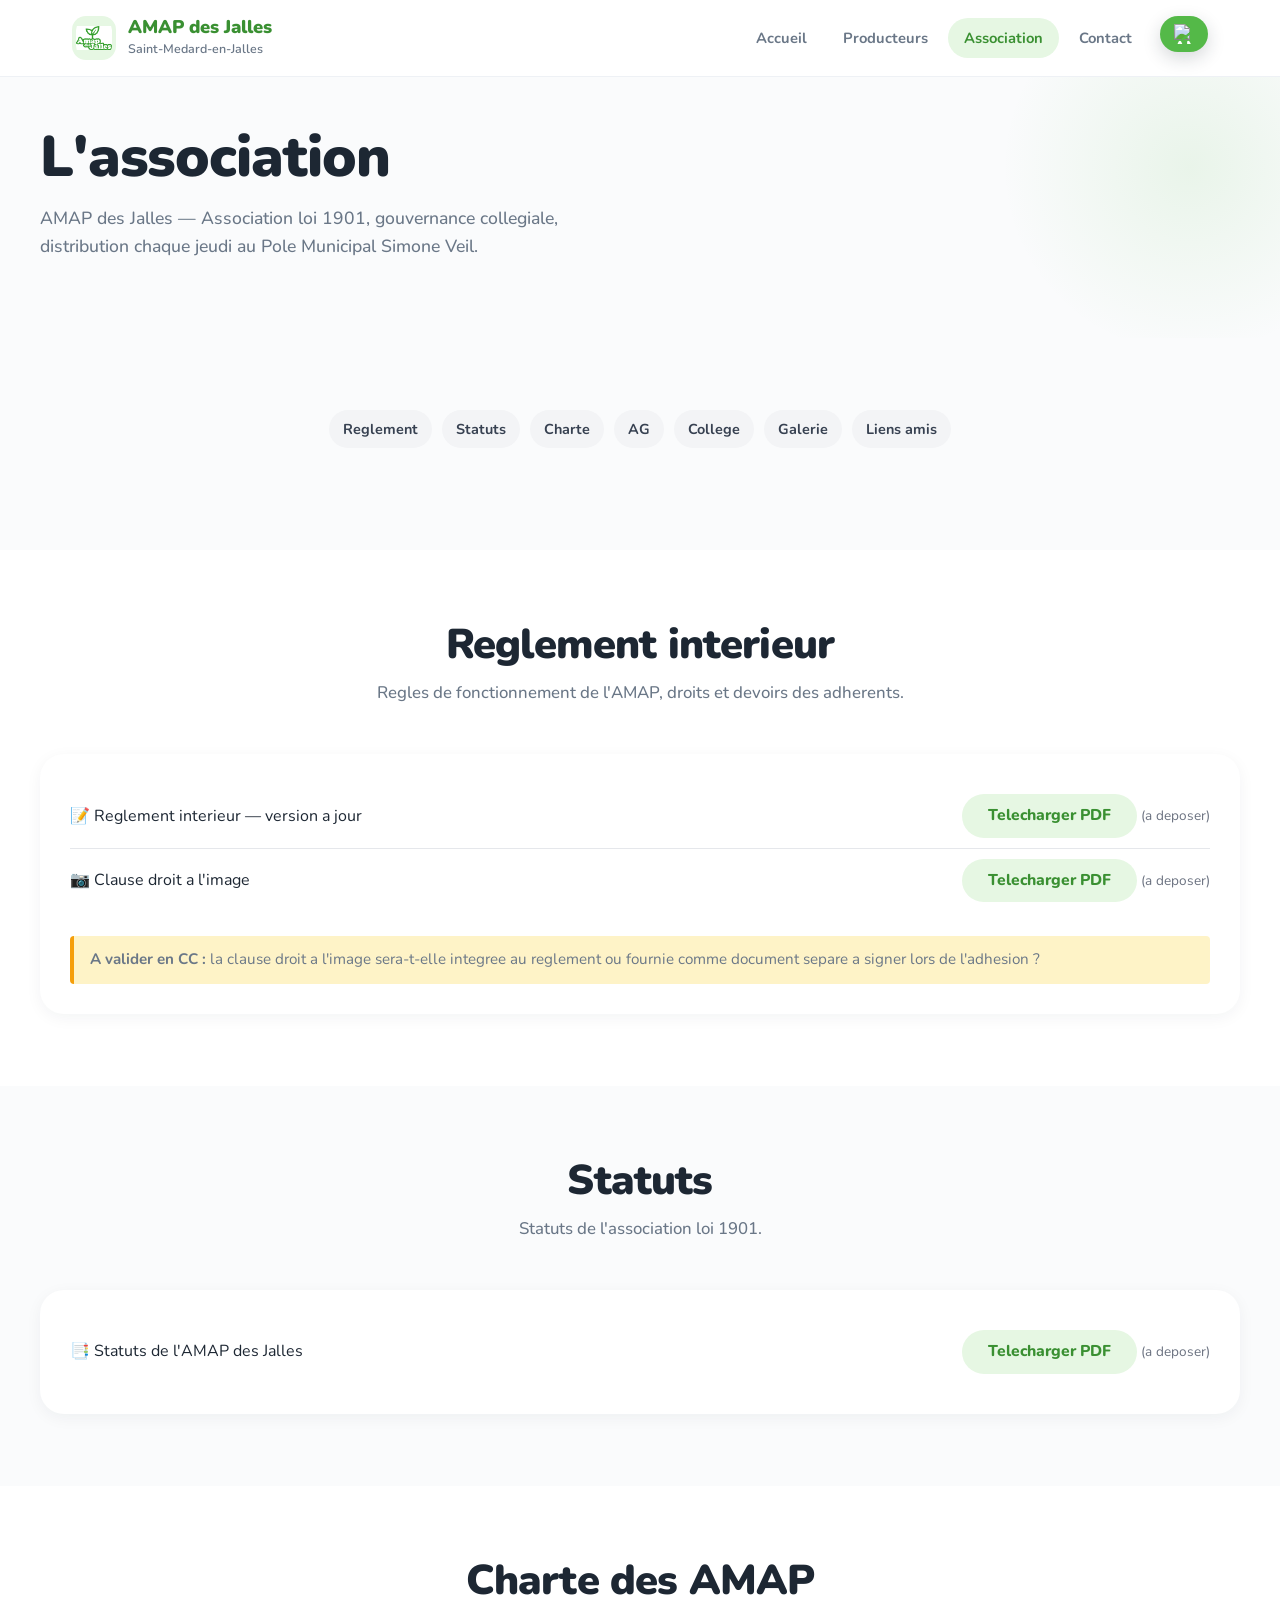
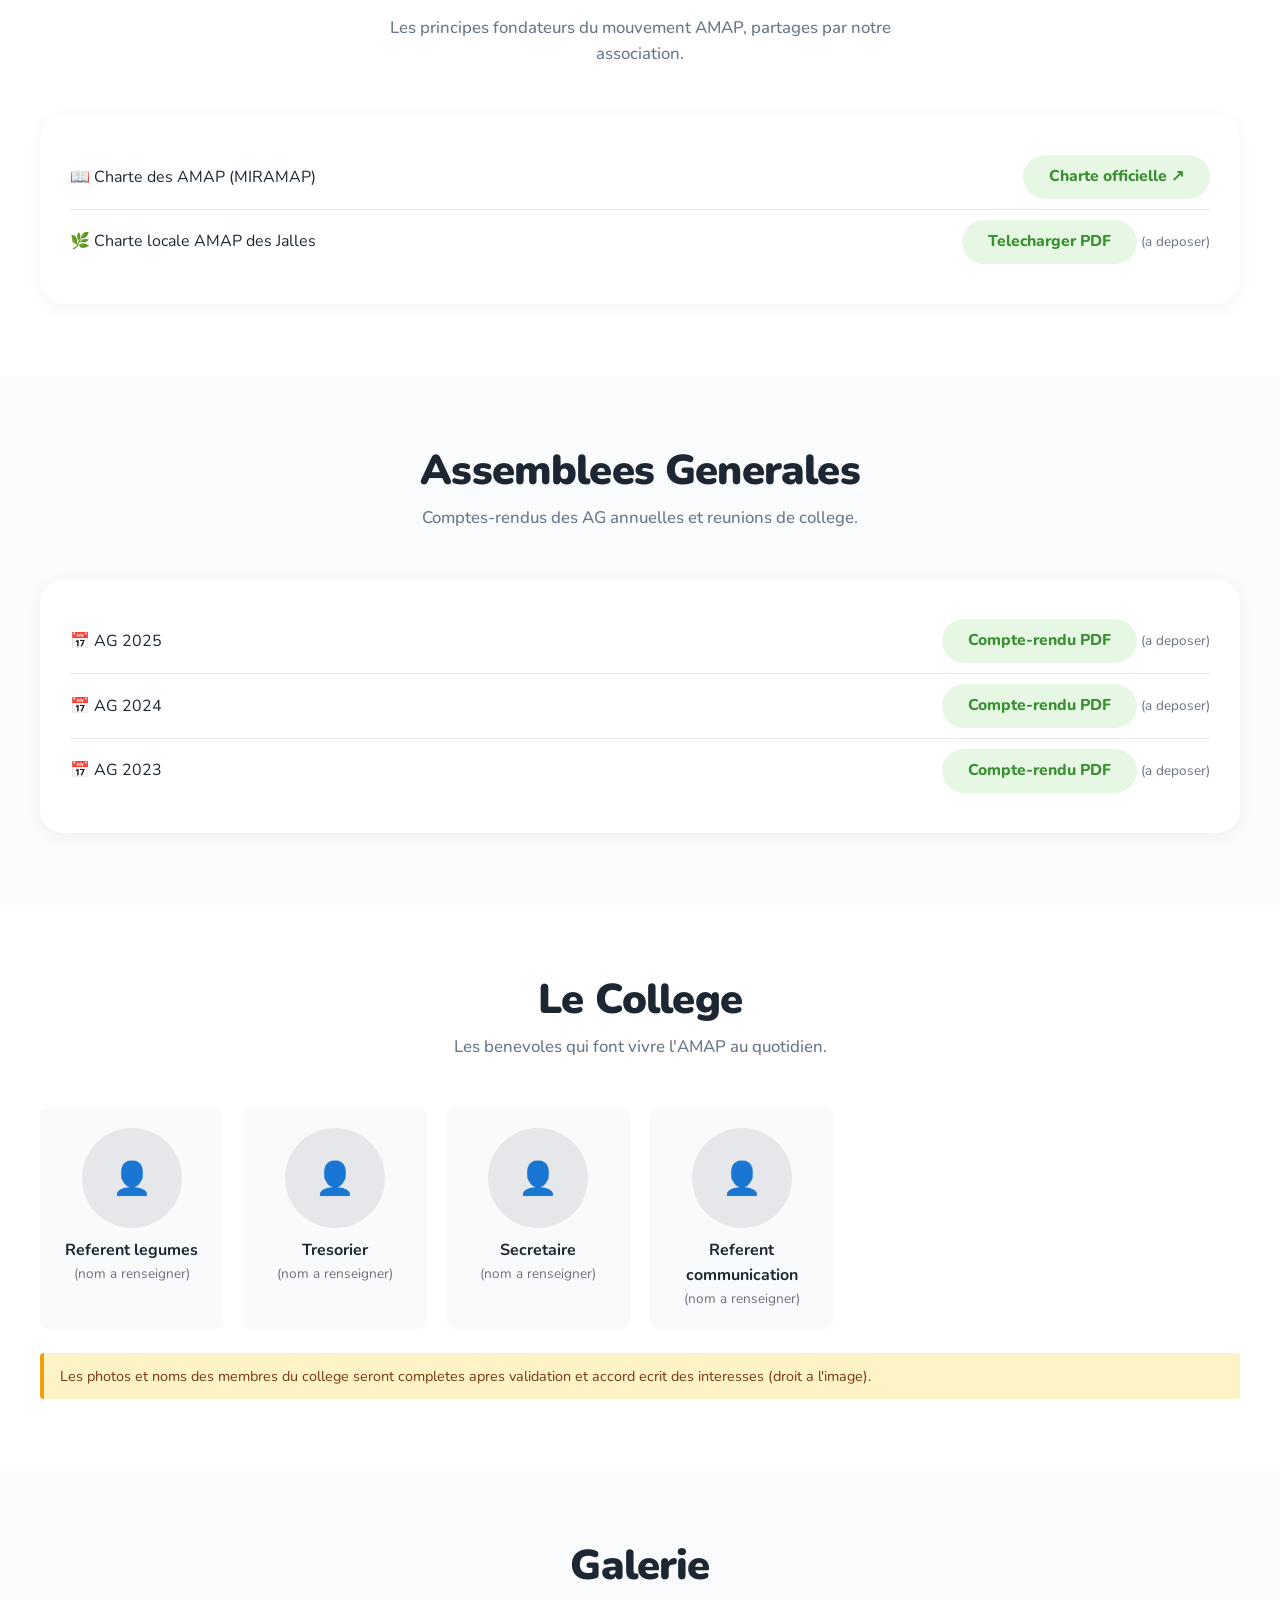
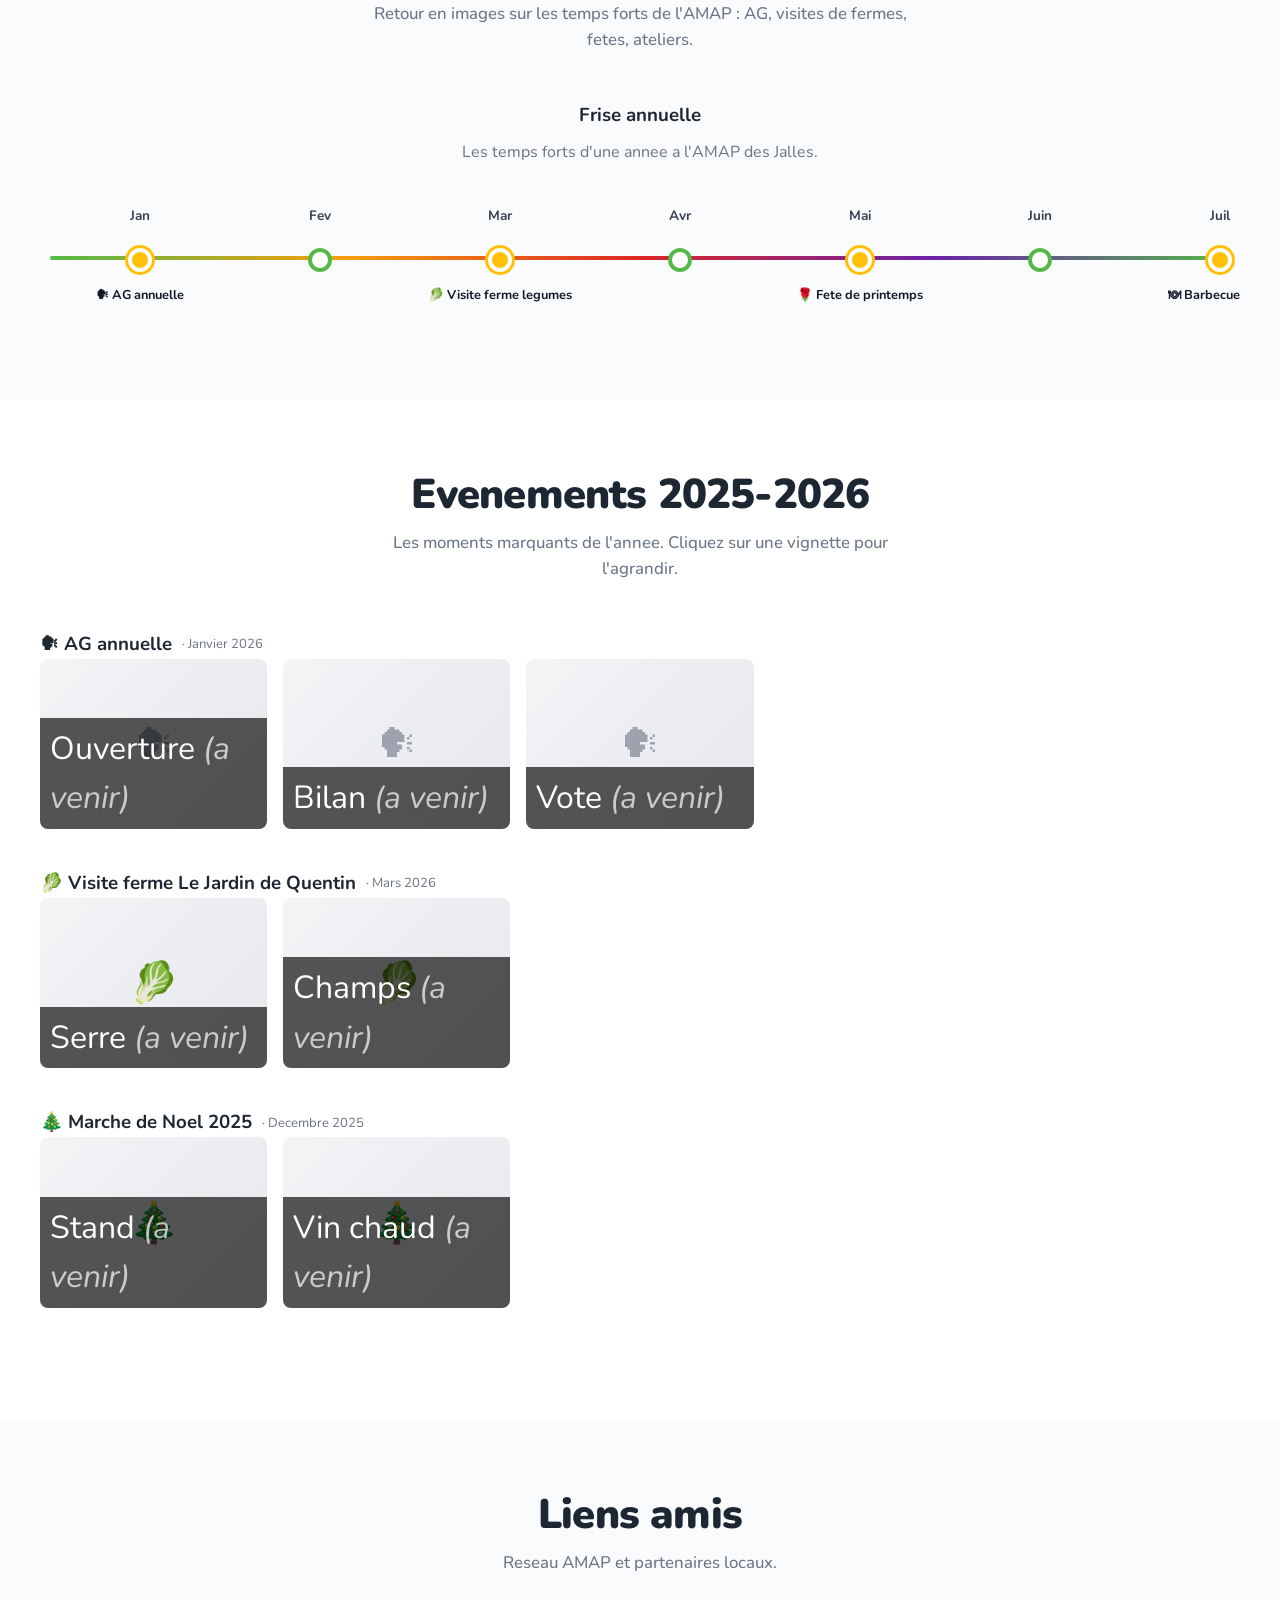
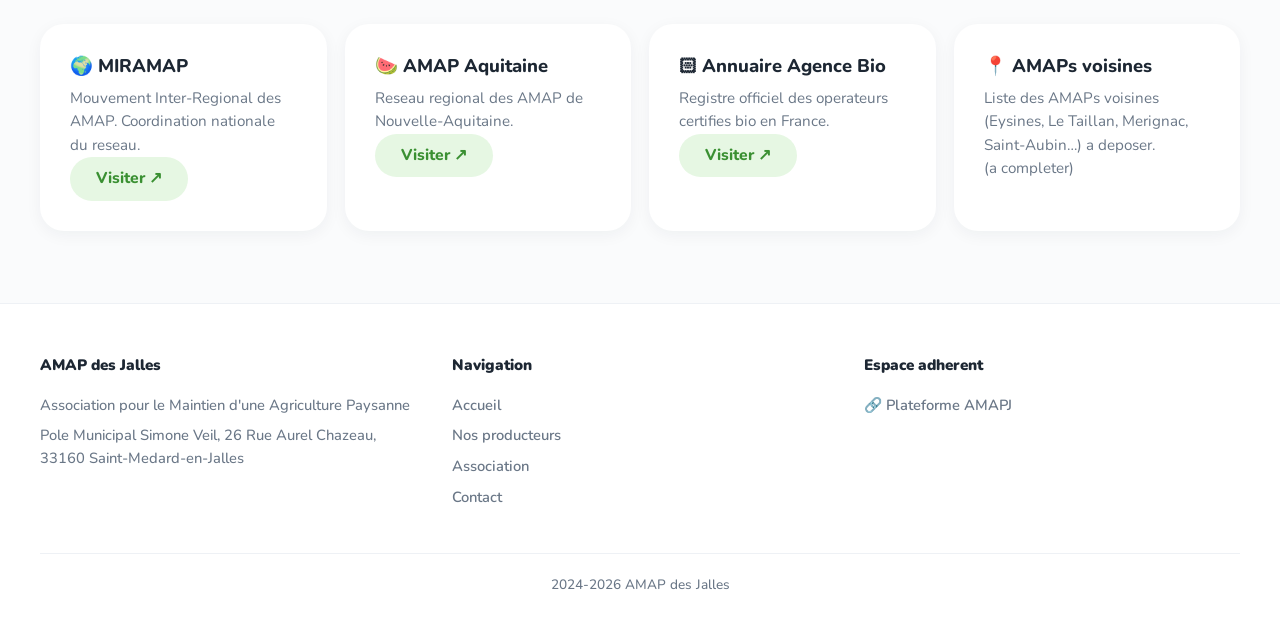
==== asso.html @ fe65eb69 "Site public AMAP des Jalles (variante v2.1 Yuka app) Site statique simplifie pour l'AMAP des Jalles " ====
﻿<!DOCTYPE html>
<html lang="fr">

<head>
    <meta charset="UTF-8">
    <meta name="viewport" content="width=device-width, initial-scale=1.0">
    <title>Association - AMAP des Jalles</title>
    <meta name="description"
        content="L'association AMAP des Jalles : reglement interieur, statuts, charte, comptes-rendus d'AG, college et liens amis.">
    <link rel="preconnect" href="https://fonts.googleapis.com">
    <link rel="preconnect" href="https://fonts.gstatic.com" crossorigin>
    <link href="https://fonts.googleapis.com/css2?family=Nunito:wght@400;500;600;700;800;900&display=swap" rel="stylesheet">
    <link rel="stylesheet" href="css/style.css">
    <link rel="icon" href="images/logo.png" type="image/png">
    <style>
        .asso-toc { display: flex; flex-wrap: wrap; gap: 10px; justify-content: center; margin-bottom: 30px; }
        .asso-toc a { padding: 8px 14px; background: #f3f4f6; border-radius: 20px; text-decoration: none; color: #374151; font-size: 0.9em; }
        .asso-toc a:hover { background: var(--color-secondary, var(--green-dark)); color: white; }
        .doc-list { list-style: none; padding: 0; }
        .doc-list li { padding: 10px 0; border-bottom: 1px solid #e5e7eb; display: flex; justify-content: space-between; align-items: center; flex-wrap: wrap; gap: 10px; }
        .doc-list li:last-child { border-bottom: none; }
        .doc-meta { color: #6b7280; font-size: 0.85em; }
        .trombi-grid { display: grid; grid-template-columns: repeat(auto-fill, minmax(180px, 1fr)); gap: 20px; }
        .trombi-card { text-align: center; padding: 20px; background: #f9fafb; border-radius: 8px; }
        .trombi-photo { width: 100px; height: 100px; border-radius: 50%; background: #e5e7eb; margin: 0 auto 10px; display: flex; align-items: center; justify-content: center; font-size: 2em; color: #9ca3af; }
        .placeholder-note { background: #fef3c7; border-left: 4px solid #f59e0b; padding: 12px 16px; border-radius: 4px; font-size: 0.9em; color: #78350f; }

        /* Frise annuelle horizontale (galerie) */
        .timeline-wrap { overflow-x: auto; padding: 30px 10px 20px; }
        .timeline {
            display: grid;
            grid-template-columns: repeat(12, minmax(180px, 1fr));
            gap: 0;
            position: relative;
            min-width: 1100px;
        }
        .timeline::before {
            content: '';
            position: absolute;
            top: 50%;
            left: 0;
            right: 0;
            height: 4px;
            background: linear-gradient(90deg, var(--green), #f59e0b, #dc2626, #6b21a8, var(--green));
            border-radius: 2px;
        }
        .timeline-month { position: relative; text-align: center; padding: 0 8px; }
        .timeline-month::after {
            content: '';
            position: absolute;
            left: 50%;
            top: calc(50% - 8px);
            transform: translateX(-50%);
            width: 16px;
            height: 16px;
            border-radius: 50%;
            background: white;
            border: 4px solid var(--color-primary, var(--green-dark));
        }
        .timeline-month.has-event::after { background: var(--color-accent, #f59e0b); border-color: #fff; box-shadow: 0 0 0 3px var(--color-accent, #f59e0b); }
        .timeline-label { font-weight: 700; font-size: 0.85em; color: #374151; margin-bottom: 60px; }
        .timeline-event { margin-top: 60px; font-size: 0.8em; color: #4b5563; }
        .timeline-event strong { display: block; color: #111827; margin-bottom: 2px; }

        /* Galerie */
        .gallery-grid { display: grid; grid-template-columns: repeat(auto-fill, minmax(220px, 1fr)); gap: 16px; }
        .gallery-item {
            aspect-ratio: 4/3;
            background: linear-gradient(135deg, #f3f4f6 0%, #e5e7eb 100%);
            border-radius: 8px;
            display: flex;
            align-items: center;
            justify-content: center;
            font-size: 2.5em;
            color: #9ca3af;
            cursor: pointer;
            overflow: hidden;
            position: relative;
            transition: transform 0.2s;
        }
        .gallery-item:hover { transform: scale(1.02); }
        .gallery-item img { width: 100%; height: 100%; object-fit: cover; }
        .gallery-caption {
            position: absolute;
            bottom: 0;
            left: 0;
            right: 0;
            background: rgba(0, 0, 0, 0.65);
            color: white;
            padding: 6px 10px;
            font-size: 0.8em;
        }
        .event-block { margin-bottom: 40px; }
        .event-block h3 { display: flex; align-items: center; gap: 10px; }
        .event-block h3 .event-date { color: #6b7280; font-size: 0.7em; font-weight: 400; }

        /* Lightbox <dialog> */
        dialog.lightbox { border: none; padding: 0; background: transparent; max-width: 95vw; max-height: 95vh; }
        dialog.lightbox::backdrop { background: rgba(0, 0, 0, 0.85); }
        dialog.lightbox img { max-width: 90vw; max-height: 85vh; display: block; border-radius: 8px; }
        dialog.lightbox .close { position: absolute; top: 10px; right: 10px; background: white; border: none; border-radius: 50%; width: 36px; height: 36px; font-size: 1.4em; cursor: pointer; }
    </style>
</head>

<body>
    <!-- Header -->
    <header>
        <div class="header-container">
            <a href="index.html" class="logo">
                <img src="images/logo.png" alt="AMAP des Jalles" class="logo-img">
                <div class="logo-text">
                    <h1>AMAP des Jalles</h1>
                    <p>Saint-Medard-en-Jalles</p>
                </div>
            </a>
            <button class="menu-toggle" onclick="toggleMenu()">&#9776;</button>
            <nav id="mainNav">
                <ul>
                    <li><a href="index.html">Accueil</a></li>
                    <li><a href="producteurs.html">Producteurs</a></li>
                    <li><a href="asso.html" class="active">Association</a></li>
                    <li><a href="contact.html">Contact</a></li>
                    <li><a href="https://s2.amapj.fr/p/saint-medard-en-jalles" class="btn btn-accent amapj-btn"
                            target="_blank" title="Acceder a AMAPJ">
                            <img src="https://s2.amapj.fr/p/VAADIN/themes/amapj/favicon.ico" alt="AMAPJ"
                                style="width: 20px; height: 20px; vertical-align: middle;">
                        </a></li>
                </ul>
            </nav>
        </div>
    </header>

    <!-- Hero -->
    <section class="hero" style="padding: 50px 20px;">
        <div class="hero-content">
            <h1>L'association</h1>
            <p>AMAP des Jalles &mdash; Association loi 1901, gouvernance collegiale, distribution chaque jeudi au Pole
                Municipal Simone Veil.</p>
        </div>
    </section>

    <!-- Sommaire -->
    <section class="section">
        <div class="container">
            <nav class="asso-toc" aria-label="Sommaire">
                <a href="#reglement">Reglement</a>
                <a href="#statuts">Statuts</a>
                <a href="#charte">Charte</a>
                <a href="#ag">AG</a>
                <a href="#trombi">College</a>
                <a href="#galerie">Galerie</a>
                <a href="#liens-amis">Liens amis</a>
            </nav>
        </div>
    </section>

    <!-- Reglement -->
    <section class="section section-light" id="reglement">
        <div class="container">
            <div class="section-title">
                <h2>Reglement interieur</h2>
                <p>Regles de fonctionnement de l'AMAP, droits et devoirs des adherents.</p>
            </div>
            <div class="card">
                <ul class="doc-list">
                    <li>
                        <span>&#128221; Reglement interieur &mdash; version a jour</span>
                        <span><a href="documents/reglement-interieur.pdf" class="btn btn-secondary">Telecharger PDF</a>
                            <span class="doc-meta">(a deposer)</span></span>
                    </li>
                    <li>
                        <span>&#128247; Clause droit a l'image</span>
                        <span><a href="documents/droit-image.pdf" class="btn btn-secondary">Telecharger PDF</a>
                            <span class="doc-meta">(a deposer)</span></span>
                    </li>
                </ul>
                <p class="placeholder-note mt-20">
                    <strong>A valider en CC :</strong> la clause droit a l'image sera-t-elle integree au reglement ou
                    fournie comme document separe a signer lors de l'adhesion ?
                </p>
            </div>
        </div>
    </section>

    <!-- Statuts -->
    <section class="section" id="statuts">
        <div class="container">
            <div class="section-title">
                <h2>Statuts</h2>
                <p>Statuts de l'association loi 1901.</p>
            </div>
            <div class="card">
                <ul class="doc-list">
                    <li>
                        <span>&#128209; Statuts de l'AMAP des Jalles</span>
                        <span><a href="documents/statuts.pdf" class="btn btn-secondary">Telecharger PDF</a>
                            <span class="doc-meta">(a deposer)</span></span>
                    </li>
                </ul>
            </div>
        </div>
    </section>

    <!-- Charte -->
    <section class="section section-light" id="charte">
        <div class="container">
            <div class="section-title">
                <h2>Charte des AMAP</h2>
                <p>Les principes fondateurs du mouvement AMAP, partages par notre association.</p>
            </div>
            <div class="card">
                <ul class="doc-list">
                    <li>
                        <span>&#128214; Charte des AMAP (MIRAMAP)</span>
                        <span>
                            <a href="https://miramap.org/IMG/pdf/charte_des_amap_mars_2014.pdf" target="_blank"
                                rel="noopener" class="btn btn-secondary">Charte officielle &#8599;</a>
                        </span>
                    </li>
                    <li>
                        <span>&#127807; Charte locale AMAP des Jalles</span>
                        <span><a href="documents/charte-locale.pdf" class="btn btn-secondary">Telecharger PDF</a>
                            <span class="doc-meta">(a deposer)</span></span>
                    </li>
                </ul>
            </div>
        </div>
    </section>

    <!-- AG -->
    <section class="section" id="ag">
        <div class="container">
            <div class="section-title">
                <h2>Assemblees Generales</h2>
                <p>Comptes-rendus des AG annuelles et reunions de college.</p>
            </div>
            <div class="card">
                <ul class="doc-list">
                    <li>
                        <span>&#128197; AG 2025</span>
                        <span><a href="documents/ag-2025.pdf" class="btn btn-secondary">Compte-rendu PDF</a>
                            <span class="doc-meta">(a deposer)</span></span>
                    </li>
                    <li>
                        <span>&#128197; AG 2024</span>
                        <span><a href="documents/ag-2024.pdf" class="btn btn-secondary">Compte-rendu PDF</a>
                            <span class="doc-meta">(a deposer)</span></span>
                    </li>
                    <li>
                        <span>&#128197; AG 2023</span>
                        <span><a href="documents/ag-2023.pdf" class="btn btn-secondary">Compte-rendu PDF</a>
                            <span class="doc-meta">(a deposer)</span></span>
                    </li>
                </ul>
            </div>
        </div>
    </section>

    <!-- Trombi -->
    <section class="section section-light" id="trombi">
        <div class="container">
            <div class="section-title">
                <h2>Le College</h2>
                <p>Les benevoles qui font vivre l'AMAP au quotidien.</p>
            </div>
            <div class="trombi-grid">
                <div class="trombi-card">
                    <div class="trombi-photo">&#128100;</div>
                    <h4>Referent legumes</h4>
                    <p class="doc-meta">(nom a renseigner)</p>
                </div>
                <div class="trombi-card">
                    <div class="trombi-photo">&#128100;</div>
                    <h4>Tresorier</h4>
                    <p class="doc-meta">(nom a renseigner)</p>
                </div>
                <div class="trombi-card">
                    <div class="trombi-photo">&#128100;</div>
                    <h4>Secretaire</h4>
                    <p class="doc-meta">(nom a renseigner)</p>
                </div>
                <div class="trombi-card">
                    <div class="trombi-photo">&#128100;</div>
                    <h4>Referent communication</h4>
                    <p class="doc-meta">(nom a renseigner)</p>
                </div>
            </div>
            <p class="placeholder-note mt-20">
                Les photos et noms des membres du college seront completes apres validation et accord ecrit des
                interesses (droit a l'image).
            </p>
        </div>
    </section>

    <!-- Galerie : frise annuelle -->
    <section class="section" id="galerie">
        <div class="container">
            <div class="section-title">
                <h2>Galerie</h2>
                <p>Retour en images sur les temps forts de l'AMAP : AG, visites de fermes, fetes, ateliers.</p>
            </div>
            <h3 style="text-align: center; margin-bottom: 10px;">Frise annuelle</h3>
            <p style="text-align: center; color: #6b7280; margin-bottom: 10px;">Les temps forts d'une annee a l'AMAP des Jalles.</p>
            <div class="timeline-wrap">
                <div class="timeline" id="timeline"></div>
            </div>
        </div>
    </section>

    <!-- Galerie : evenements -->
    <section class="section section-light">
        <div class="container">
            <div class="section-title">
                <h2>Evenements 2025-2026</h2>
                <p>Les moments marquants de l'annee. Cliquez sur une vignette pour l'agrandir.</p>
            </div>
            <div id="eventsContainer"></div>
        </div>
    </section>

    <!-- Lightbox galerie -->
    <dialog class="lightbox" id="lightbox">
        <button class="close" aria-label="Fermer" onclick="document.getElementById('lightbox').close()">&times;</button>
        <img id="lightboxImg" alt="">
    </dialog>

    <!-- Liens Amis -->
    <section class="section" id="liens-amis">
        <div class="container">
            <div class="section-title">
                <h2>Liens amis</h2>
                <p>Reseau AMAP et partenaires locaux.</p>
            </div>
            <div class="card-grid">
                <div class="card">
                    <h3>&#127757; MIRAMAP</h3>
                    <p>Mouvement Inter-Regional des AMAP. Coordination nationale du reseau.</p>
                    <a href="https://miramap.org/" target="_blank" rel="noopener" class="btn btn-secondary">Visiter &#8599;</a>
                </div>
                <div class="card">
                    <h3>&#127817; AMAP Aquitaine</h3>
                    <p>Reseau regional des AMAP de Nouvelle-Aquitaine.</p>
                    <a href="https://amap-aquitaine.org/" target="_blank" rel="noopener" class="btn btn-secondary">Visiter &#8599;</a>
                </div>
                <div class="card">
                    <h3>&#127995; Annuaire Agence Bio</h3>
                    <p>Registre officiel des operateurs certifies bio en France.</p>
                    <a href="https://annuaire.agencebio.org/" target="_blank" rel="noopener" class="btn btn-secondary">Visiter &#8599;</a>
                </div>
                <div class="card">
                    <h3>&#128205; AMAPs voisines</h3>
                    <p>Liste des AMAPs voisines (Eysines, Le Taillan, Merignac, Saint-Aubin&hellip;) a deposer.</p>
                    <p class="doc-meta">(a completer)</p>
                </div>
            </div>
        </div>
    </section>

    <!-- Footer -->
    <footer>
        <div class="footer-content">
            <div class="footer-section">
                <h4>AMAP des Jalles</h4>
                <p>Association pour le Maintien d'une Agriculture Paysanne</p>
                <p>Pole Municipal Simone Veil, 26 Rue Aurel Chazeau, 33160 Saint-Medard-en-Jalles</p>
            </div>
            <div class="footer-section">
                <h4>Navigation</h4>
                <ul>
                    <li><a href="index.html">Accueil</a></li>
                    <li><a href="producteurs.html">Nos producteurs</a></li>
                    <li><a href="asso.html">Association</a></li>
                    <li><a href="contact.html">Contact</a></li>
                </ul>
            </div>
            <div class="footer-section">
                <h4>Espace adherent</h4>
                <ul>
                    <li><a href="https://s2.amapj.fr/p/saint-medard-en-jalles" target="_blank">&#128279; Plateforme
                            AMAPJ</a></li>
                </ul>
            </div>
        </div>
        <div class="footer-bottom">
            <p>2024-2026 AMAP des Jalles</p>
        </div>
    </footer>

    <script>
        function toggleMenu() {
            document.getElementById('mainNav').classList.toggle('open');
        }

        // === Galerie : frise annuelle et evenements ===
        // À enrichir au fil des années — déposer les photos dans images/galerie/<annee>/<event>/.
        const months = ['Jan', 'Fev', 'Mar', 'Avr', 'Mai', 'Juin', 'Juil', 'Aout', 'Sep', 'Oct', 'Nov', 'Dec'];
        const yearlyEvents = {
            1: { title: 'AG annuelle', emoji: '&#128483;' },
            3: { title: 'Visite ferme legumes', emoji: '&#129388;' },
            5: { title: 'Fete de printemps', emoji: '&#127801;' },
            7: { title: 'Barbecue d\'ete', emoji: '&#127869;' },
            10: { title: 'Marche d\'automne', emoji: '&#127825;' },
            12: { title: 'Marche de Noel', emoji: '&#127876;' }
        };

        const events = [
            {
                title: 'AG annuelle',
                date: 'Janvier 2026',
                emoji: '&#128483;',
                photos: [
                    { src: 'images/galerie/2026/ag/photo1.jpg', caption: 'Ouverture' },
                    { src: 'images/galerie/2026/ag/photo2.jpg', caption: 'Bilan' },
                    { src: 'images/galerie/2026/ag/photo3.jpg', caption: 'Vote' }
                ]
            },
            {
                title: 'Visite ferme Le Jardin de Quentin',
                date: 'Mars 2026',
                emoji: '&#129388;',
                photos: [
                    { src: 'images/galerie/2026/visite-quentin/photo1.jpg', caption: 'Serre' },
                    { src: 'images/galerie/2026/visite-quentin/photo2.jpg', caption: 'Champs' }
                ]
            },
            {
                title: 'Marche de Noel 2025',
                date: 'Decembre 2025',
                emoji: '&#127876;',
                photos: [
                    { src: 'images/galerie/2025/noel/photo1.jpg', caption: 'Stand' },
                    { src: 'images/galerie/2025/noel/photo2.jpg', caption: 'Vin chaud' }
                ]
            }
        ];

        function renderTimeline() {
            const el = document.getElementById('timeline');
            el.innerHTML = months.map((label, i) => {
                const monthNum = i + 1;
                const evt = yearlyEvents[monthNum];
                return `
                    <div class="timeline-month${evt ? ' has-event' : ''}">
                        <div class="timeline-label">${label}</div>
                        ${evt ? `<div class="timeline-event"><strong>${evt.emoji} ${evt.title}</strong></div>` : ''}
                    </div>
                `;
            }).join('');
        }

        function renderEvents() {
            const container = document.getElementById('eventsContainer');
            container.innerHTML = events.map(ev => `
                <div class="event-block">
                    <h3>${ev.emoji} ${ev.title} <span class="event-date">&middot; ${ev.date}</span></h3>
                    <div class="gallery-grid">
                        ${ev.photos.map(p => {
                            // Affiche un placeholder tant que la photo n'est pas deposee.
                            // Quand p.uploaded === true, on tente de charger l'image reelle.
                            if (p.uploaded) {
                                return `<div class="gallery-item" onclick="openLightbox('${p.src}', '${ev.title} &mdash; ${p.caption}')">
                                    <img src="${p.src}" alt="${p.caption}">
                                    <div class="gallery-caption">${p.caption}</div>
                                </div>`;
                            }
                            return `<div class="gallery-item" title="${p.caption} (photo a deposer)">
                                <span>${ev.emoji}</span>
                                <div class="gallery-caption">${p.caption} <em style="opacity:0.7;">(a venir)</em></div>
                            </div>`;
                        }).join('')}
                    </div>
                </div>
            `).join('');
        }

        function openLightbox(src, caption) {
            const img = document.getElementById('lightboxImg');
            img.src = src;
            img.alt = caption;
            document.getElementById('lightbox').showModal();
        }

        document.addEventListener('DOMContentLoaded', function () {
            renderTimeline();
            renderEvents();
        });
    </script>
</body>

</html>
---- css/style.css ----
/* ===========================================
   AMAP des Jalles — Variante v2 "Yuka app"
   Direction : moderne, data-driven, transparence,
   mobile-first, gros radius pills, ombres molles colorées,
   Nunito ronde, vert app saturé + vert soft + jaune/rouge scoring.
   Classes du site préservées pour compat JS/HTML.
   =========================================== */

:root {
    /* Palette Yuka */
    --green: #54b948;            /* vert app principal */
    --green-dark: #3a9032;       /* vert hover, liens */
    --green-soft: #e6f7e3;       /* fond doux, chips actifs */
    --green-glow: rgba(84, 185, 72, 0.35);

    --orange: #ff9800;
    --yellow: #ffc107;
    --red: #e64a4a;

    --bg: #fafbfc;               /* fond principal app */
    --white: #ffffff;
    --ink: #1d2733;
    --mute: #6a7787;
    --line: #eef1f5;

    /* Radius */
    --r-pill: 999px;
    --r-card: 24px;
    --r-card-lg: 32px;
    --r-chip: 14px;
    --r-tag: 999px;

    /* Shadows */
    --sh-card: 0 4px 16px rgba(29, 39, 51, 0.05);
    --sh-card-hover: 0 10px 30px rgba(29, 39, 51, 0.08);
    --sh-cta: 0 6px 18px var(--green-glow);
    --sh-cta-big: 0 30px 80px rgba(84, 185, 72, 0.3);
    --sh-float: 0 20px 60px rgba(29, 39, 51, 0.08);

    /* Espace */
    --gutter: clamp(20px, 4vw, 32px);

    /* Alias rétro-compat — les HTML/JS utilisent var(--color-*) en inline */
    --color-primary: var(--green);
    --color-secondary: var(--green-dark);
    --color-accent: var(--yellow);
    --color-text: var(--ink);
    --color-text-light: var(--mute);
    --color-bg: var(--bg);
    --color-white: var(--white);
    --color-border: var(--line);
}

* { margin: 0; padding: 0; box-sizing: border-box; }

html { -webkit-font-smoothing: antialiased; -moz-osx-font-smoothing: grayscale; }

body {
    font-family: 'Nunito', system-ui, sans-serif;
    color: var(--ink);
    background: var(--bg);
    line-height: 1.55;
    font-size: 16px;
}

a { color: var(--green-dark); text-decoration: none; }

/* === HEADER app-style === */
header {
    background: var(--white);
    border-bottom: 1px solid var(--line);
    padding: 16px 0;
    position: sticky;
    top: 0;
    z-index: 1000;
}

.header-container {
    max-width: 1200px;
    margin: 0 auto;
    padding: 0 var(--gutter);
    display: flex;
    justify-content: space-between;
    align-items: center;
    gap: 16px;
}

.logo {
    display: flex;
    align-items: center;
    gap: 12px;
    color: var(--green-dark);
    font-weight: 900;
}

.logo-img {
    width: 44px;
    height: 44px;
    object-fit: contain;
    border-radius: var(--r-chip);
    background: var(--green-soft);
    padding: 4px;
}

.logo-text h1 {
    font-size: 1.15rem;
    font-weight: 900;
    color: var(--green-dark);
    line-height: 1.1;
}
.logo-text p {
    font-size: 0.78rem;
    color: var(--mute);
    font-weight: 600;
    margin-top: 2px;
}

nav ul {
    display: flex;
    list-style: none;
    gap: 4px;
    align-items: center;
}

nav a {
    display: inline-block;
    padding: 9px 16px;
    color: var(--mute);
    border-radius: var(--r-pill);
    font-size: 0.92rem;
    font-weight: 700;
    transition: all 0.18s ease;
}
nav a:hover, nav a.active {
    background: var(--green-soft);
    color: var(--green-dark);
}

.amapj-btn {
    margin-left: 8px;
    padding: 8px 14px !important;
    background: var(--green) !important;
    border-radius: var(--r-pill) !important;
    box-shadow: var(--sh-cta);
}
.amapj-btn:hover {
    background: var(--green-dark) !important;
    transform: translateY(-1px);
}

.menu-toggle {
    display: none;
    background: var(--green-soft);
    border: none;
    color: var(--green-dark);
    font-size: 1.3em;
    padding: 8px 12px;
    border-radius: var(--r-chip);
    cursor: pointer;
}

/* === HERO === */
.hero {
    background: var(--bg);
    color: var(--ink);
    padding: clamp(50px, 8vh, 80px) var(--gutter) clamp(40px, 6vh, 70px);
    position: relative;
    overflow: hidden;
}
.hero::before {
    content: '';
    position: absolute;
    right: -100px;
    top: -100px;
    width: 380px;
    height: 380px;
    background: radial-gradient(circle, rgba(84, 185, 72, 0.10), transparent 70%);
    border-radius: 50%;
    pointer-events: none;
}

.hero-content {
    max-width: 1200px;
    margin: 0 auto;
    position: relative;
    z-index: 1;
}

.hero h1 {
    font-size: clamp(2.2rem, 5vw, 3.6rem);
    font-weight: 900;
    line-height: 1.05;
    letter-spacing: -0.02em;
    margin-bottom: 18px;
    color: var(--ink);
    max-width: 18ch;
}
.hero h1 em,
.hero h1 .accent { color: var(--green); font-style: normal; }

.hero p {
    font-size: 1.1rem;
    color: var(--mute);
    margin-bottom: 28px;
    max-width: 52ch;
    font-weight: 500;
}

.hero-buttons {
    display: flex;
    gap: 12px;
    flex-wrap: wrap;
}

/* Hero en deux colonnes : accroche à gauche, prochaine distribution compacte à droite */
.hero-flex {
    max-width: 1200px;
    margin: 0 auto;
    display: flex;
    flex-wrap: wrap;
    align-items: center;
    justify-content: space-between;
    gap: clamp(24px, 5vw, 60px);
}
.hero-flex .hero-content { margin: 0; flex: 1 1 320px; }
.hero-logo {
    display: block;
    width: clamp(160px, 24vw, 260px);
    height: auto;
    margin-bottom: 22px;
    border-radius: 18px;
    box-shadow: 0 8px 24px rgba(58, 144, 50, 0.18);
}
.hero-next {
    flex: 0 1 320px;
    background: #fff;
    border: 1px solid var(--line, #e5e7eb);
    border-radius: var(--r-card, 16px);
    box-shadow: var(--sh-card, 0 4px 16px rgba(0,0,0,0.06));
    padding: 20px 22px;
    position: relative;
    z-index: 1;
}
.hero-next-label {
    display: inline-block;
    font-size: 0.78rem;
    font-weight: 800;
    text-transform: uppercase;
    letter-spacing: 0.04em;
    color: var(--green-dark);
    margin-bottom: 8px;
}
.hero-next-date { display: block; font-size: 1.35rem; font-weight: 900; color: var(--ink); line-height: 1.1; }
.hero-next-meta { display: block; font-size: 0.92rem; color: var(--mute); margin-top: 6px; }
.hero-next-count { display: block; font-size: 0.92rem; font-weight: 700; color: var(--green-dark); margin-top: 10px; }
.hero-next-producers { display: flex; flex-wrap: wrap; gap: 6px; margin-top: 10px; font-size: 1.3rem; }
.hero-map-card { flex: 1.4 1 560px; padding: 14px; }
.hero-map {
    height: 300px;
    margin-top: 10px;
    border-radius: 12px;
    overflow: hidden;
    z-index: 0;
}
@media (max-width: 768px) {
    .hero-next { flex-basis: 100%; }
    .hero-map-card { flex-basis: 100%; }
    .hero-map { height: 260px; }
}

/* === BUTTONS === */
.btn {
    display: inline-flex;
    align-items: center;
    gap: 8px;
    padding: 14px 26px;
    border-radius: var(--r-pill);
    text-decoration: none;
    font-family: 'Nunito', sans-serif;
    font-weight: 800;
    font-size: 0.98rem;
    border: none;
    cursor: pointer;
    transition: all 0.2s ease;
    line-height: 1;
}

.btn-primary {
    background: var(--green);
    color: var(--white);
    box-shadow: var(--sh-cta);
}
.btn-primary:hover {
    background: var(--green-dark);
    transform: translateY(-2px);
    box-shadow: 0 10px 24px var(--green-glow);
}

.btn-secondary {
    background: var(--green-soft);
    color: var(--green-dark);
    box-shadow: none;
}
.btn-secondary:hover {
    background: #d4f1d0;
    transform: translateY(-1px);
}

.btn-accent {
    background: var(--ink);
    color: var(--white);
    box-shadow: 0 6px 18px rgba(29, 39, 51, 0.18);
}
.btn-accent:hover {
    background: #0f1820;
    transform: translateY(-2px);
}

/* === SECTIONS === */
.section {
    padding: clamp(50px, 8vh, 80px) var(--gutter);
}

.section-light {
    background: var(--white);
}

.container {
    max-width: 1200px;
    margin: 0 auto;
}

.section-title {
    text-align: center;
    margin-bottom: 48px;
    max-width: 720px;
    margin-left: auto;
    margin-right: auto;
}
.section-title h2 {
    font-size: clamp(1.8rem, 3.5vw, 2.6rem);
    font-weight: 900;
    letter-spacing: -0.02em;
    color: var(--ink);
    margin-bottom: 12px;
    line-height: 1.1;
}
.section-title p {
    color: var(--mute);
    font-size: 1.05rem;
    max-width: 560px;
    margin: 0 auto;
    font-weight: 500;
}
/* Petit chip "tagline" si présent comme premier enfant (optionnel — non utilisé par défaut, prêt pour une évolution) */
.section-title .chip {
    display: inline-block;
    background: var(--green-soft);
    color: var(--green-dark);
    padding: 6px 14px;
    border-radius: var(--r-pill);
    font-size: 0.82rem;
    font-weight: 800;
    margin-bottom: 14px;
}

/* === CARDS — pills arrondies, ombres molles === */
.card {
    background: var(--white);
    border-radius: var(--r-card);
    padding: 28px;
    box-shadow: var(--sh-card);
    transition: all 0.2s ease;
    border: 2px solid transparent;
}
.card:hover {
    transform: translateY(-4px);
    box-shadow: var(--sh-card-hover);
    border-color: transparent;
}

.card-grid {
    display: grid;
    grid-template-columns: repeat(auto-fill, minmax(260px, 1fr));
    gap: 18px;
}

.card-icon {
    display: inline-flex;
    align-items: center;
    justify-content: center;
    width: 56px;
    height: 56px;
    border-radius: var(--r-chip);
    background: var(--green-soft);
    color: var(--green-dark);
    font-size: 1.7em;
    margin-bottom: 18px;
}

.card h3 {
    font-size: 1.15rem;
    margin-bottom: 10px;
    color: var(--ink);
    font-weight: 800;
    line-height: 1.25;
}

.card p {
    color: var(--mute);
    font-size: 0.95rem;
    line-height: 1.55;
}

.card.highlight {
    background: var(--green-soft);
    box-shadow: none;
}

/* === PRODUCTEURS — prod-pill style === */
.producer-card {
    background: var(--white);
    border-radius: var(--r-card);
    overflow: hidden;
    box-shadow: var(--sh-card);
    transition: all 0.2s ease;
    cursor: pointer;
    border: 2px solid transparent;
}
.producer-card:hover {
    transform: translateY(-3px);
    box-shadow: var(--sh-card-hover);
    border-color: var(--green);
}

.producer-card-header {
    /* Fallback vert ; le JS injecte un dégradé par catégorie en inline (override naturel) */
    background: var(--green);
    color: var(--white);
    padding: 22px 24px;
    display: flex;
    align-items: center;
    gap: 14px;
}

.producer-emoji {
    font-size: 1.8em;
    background: rgba(255, 255, 255, 0.25);
    padding: 12px;
    border-radius: var(--r-chip);
    line-height: 1;
    backdrop-filter: blur(4px);
}

.producer-card-title h3 {
    margin: 0 0 4px;
    font-size: 1.1rem;
    font-weight: 800;
    color: var(--white);
}
.producer-card-title p {
    font-size: 0.78rem;
    font-weight: 700;
    color: rgba(255, 255, 255, 0.9);
    text-transform: uppercase;
    letter-spacing: 0.05em;
    margin: 0;
}

.producer-card-body { padding: 22px 24px; }

.producer-description {
    color: var(--mute);
    font-size: 0.94rem;
    line-height: 1.55;
    margin-bottom: 16px;
}
.producer-description strong { color: var(--ink); font-weight: 800; }

.products-list {
    display: flex;
    flex-wrap: wrap;
    gap: 6px;
}

.product-tag {
    background: var(--line);
    color: var(--mute);
    padding: 5px 12px;
    border-radius: var(--r-tag);
    font-size: 0.78rem;
    font-weight: 700;
    border: 1px solid transparent;
}
.product-tag.active {
    background: var(--green-soft);
    color: var(--green-dark);
    border-color: var(--green);
}

/* === PLANNING === */
.planning-table {
    width: 100%;
    border-collapse: separate;
    border-spacing: 0;
    background: var(--white);
    border-radius: var(--r-card);
    overflow: hidden;
    box-shadow: var(--sh-card);
    font-size: 0.92rem;
}

.planning-table th,
.planning-table td {
    padding: 14px 12px;
    text-align: center;
    border-bottom: 1px solid var(--line);
}

.planning-table thead { background: var(--green); }
.planning-table thead th {
    background: var(--green) !important;
    color: var(--white) !important;
    font-weight: 800;
    font-size: 0.85rem;
    text-transform: uppercase;
    letter-spacing: 0.03em;
    border-bottom: none;
}

.planning-table tbody tr:hover { background: var(--green-soft); }
.planning-table tbody tr:last-child td { border-bottom: none; }

.planning-table .date-cell {
    text-align: left;
    font-weight: 800;
    color: var(--ink);
}

.planning-table .present {
    color: var(--green-dark);
    font-weight: 900;
    font-size: 1.05em;
}

.planning-table .absent { color: #cdd4dd; }

.next-distribution {
    background: var(--green-soft) !important;
    box-shadow: inset 4px 0 0 var(--green);
}
.next-distribution .date-cell { color: var(--green-dark); }

/* === CONTACT & INFO === */
.info-grid {
    display: grid;
    grid-template-columns: repeat(auto-fit, minmax(280px, 1fr));
    gap: 18px;
}

.info-card {
    background: var(--white);
    border-radius: var(--r-card);
    padding: 28px;
    box-shadow: var(--sh-card);
    transition: all 0.2s ease;
}
.info-card:hover { transform: translateY(-2px); box-shadow: var(--sh-card-hover); }

.info-card h3 {
    display: flex;
    align-items: center;
    gap: 10px;
    margin-bottom: 18px;
    color: var(--ink);
    font-size: 1.1rem;
    font-weight: 800;
}

.info-card ul { list-style: none; }

.info-card li {
    padding: 10px 0;
    border-bottom: 1px solid var(--line);
    display: flex;
    align-items: center;
    gap: 10px;
    color: var(--mute);
    font-size: 0.94rem;
    font-weight: 500;
}
.info-card li:last-child { border-bottom: none; }

/* === MAP === */
.map-container {
    height: 420px;
    border-radius: var(--r-card);
    overflow: hidden;
    box-shadow: var(--sh-card);
    background: var(--line);
}

/* === STATS — pills === */
.stats-grid {
    display: grid;
    grid-template-columns: repeat(auto-fit, minmax(180px, 1fr));
    gap: 16px;
    margin-bottom: 36px;
}

.stat-card {
    background: var(--white);
    border-radius: 20px;
    padding: 24px;
    text-align: left;
    box-shadow: var(--sh-card);
    transition: transform 0.2s ease;
    display: flex;
    flex-direction: column;
    gap: 6px;
}
.stat-card:hover { transform: translateY(-2px); }

.stat-card.highlight {
    background: linear-gradient(135deg, var(--green) 0%, var(--green-dark) 100%);
    color: var(--white);
    box-shadow: var(--sh-cta);
}
.stat-card.highlight .stat-label { color: rgba(255, 255, 255, 0.9); }

.stat-value {
    font-size: 2rem;
    font-weight: 900;
    line-height: 1;
    color: var(--ink);
    letter-spacing: -0.02em;
}
.stat-card.highlight .stat-value { color: var(--white); }

.stat-label {
    font-size: 0.82rem;
    color: var(--mute);
    font-weight: 700;
    margin-top: 4px;
}

/* === FOOTER === */
footer {
    background: var(--white);
    color: var(--mute);
    padding: 50px var(--gutter) 30px;
    border-top: 1px solid var(--line);
}

.footer-content {
    max-width: 1200px;
    margin: 0 auto;
    display: grid;
    grid-template-columns: repeat(auto-fit, minmax(220px, 1fr));
    gap: 36px;
}

.footer-section h4 {
    color: var(--ink);
    font-weight: 900;
    font-size: 0.95rem;
    margin-bottom: 16px;
}

.footer-section p {
    color: var(--mute);
    font-size: 0.92rem;
    margin-bottom: 8px;
    font-weight: 500;
}

.footer-section ul { list-style: none; }
.footer-section li { margin-bottom: 8px; font-size: 0.92rem; color: var(--mute); font-weight: 500; }

.footer-section a {
    color: var(--mute);
    text-decoration: none;
    transition: color 0.2s ease;
    font-weight: 600;
}
.footer-section a:hover { color: var(--green-dark); }

.footer-bottom {
    max-width: 1200px;
    margin: 36px auto 0;
    padding-top: 20px;
    border-top: 1px solid var(--line);
    text-align: center;
    color: var(--mute);
    font-size: 0.85rem;
    font-weight: 500;
}

/* === DATA IMPORT === */
.import-zone {
    border: 2px dashed var(--green);
    border-radius: var(--r-card);
    padding: 56px;
    text-align: center;
    background: var(--green-soft);
    transition: all 0.2s ease;
    cursor: pointer;
}
.import-zone:hover, .import-zone.dragover {
    background: var(--white);
    transform: scale(1.01);
}
.import-zone.loaded {
    border-color: var(--green-dark);
    background: var(--green);
    color: var(--white);
}
.import-icon { font-size: 2.4em; margin-bottom: 16px; }

/* === TABS === */
.tabs {
    display: flex;
    gap: 6px;
    margin-bottom: 28px;
    padding: 6px;
    background: var(--white);
    border-radius: var(--r-pill);
    box-shadow: var(--sh-card);
    width: fit-content;
}

.tab {
    background: transparent;
    border: none;
    padding: 10px 22px;
    border-radius: var(--r-pill);
    font-family: 'Nunito', sans-serif;
    font-size: 0.92rem;
    cursor: pointer;
    transition: all 0.2s ease;
    color: var(--mute);
    font-weight: 700;
}
.tab:hover { color: var(--ink); }
.tab.active {
    background: var(--green);
    color: var(--white);
    box-shadow: var(--sh-cta);
}

.tab-content { display: none; }
.tab-content.active { display: block; }

/* === NOTIFICATIONS === */
.notification {
    position: fixed;
    top: 24px;
    right: 24px;
    padding: 14px 22px;
    border-radius: var(--r-chip);
    background: var(--white);
    box-shadow: var(--sh-float);
    z-index: 10000;
    transform: translateX(420px);
    transition: transform 0.25s ease;
    font-size: 0.95rem;
    font-weight: 600;
}
.notification.show { transform: translateX(0); }
.notification.success { border-left: 4px solid var(--green); }
.notification.error { border-left: 4px solid var(--red); }

/* === RESPONSIVE === */
@media (max-width: 768px) {
    .header-container { flex-wrap: wrap; padding: 0 var(--gutter); }
    .menu-toggle { display: inline-flex; }
    nav { width: 100%; display: none; }
    nav.open { display: block; }
    nav ul { flex-direction: column; padding-top: 14px; gap: 4px; align-items: stretch; }
    nav a { padding: 12px 16px; }

    .hero h1 { font-size: 2.1rem; }
    .hero p { font-size: 1rem; }

    .section-title h2 { font-size: 1.7rem; }
    .stats-grid { grid-template-columns: 1fr 1fr; }
    .footer-content { grid-template-columns: 1fr; gap: 24px; text-align: left; }
    .footer-bottom { margin-top: 28px; }
}

/* === ANIMATIONS === */
@keyframes fadeIn {
    from { opacity: 0; transform: translateY(8px); }
    to { opacity: 1; transform: translateY(0); }
}
.animate-fade-in { animation: fadeIn 0.5s cubic-bezier(0.2, 0.6, 0.2, 1) forwards; }

.section { animation: fadeIn 0.6s cubic-bezier(0.2, 0.6, 0.2, 1) backwards; }
.section:nth-of-type(1) { animation-delay: 0.05s; }
.section:nth-of-type(2) { animation-delay: 0.12s; }
.section:nth-of-type(3) { animation-delay: 0.18s; }

/* === UTILITIES === */
.text-center { text-align: center; }
.text-left { text-align: left; }
.mt-20 { margin-top: 24px; }
.mb-20 { margin-bottom: 24px; }
.hidden { display: none !important; }

/* === BADGE BIO === */
.badge-bio {
    display: inline-block;
    background: var(--green);
    color: var(--white);
    padding: 3px 10px;
    border-radius: var(--r-pill);
    font-size: 0.7em;
    font-weight: 800;
    text-decoration: none;
    margin-left: 8px;
    vertical-align: middle;
    white-space: nowrap;
    box-shadow: 0 2px 8px var(--green-glow);
    text-transform: uppercase;
    letter-spacing: 0.03em;
}
.badge-bio:hover { background: var(--green-dark); transform: translateY(-1px); }

/* === Score badge (en bonus, prêt à l'emploi pour évolution AB/Yuka style) === */
.score-badge {
    display: inline-flex;
    align-items: center;
    justify-content: center;
    width: 32px;
    height: 32px;
    border-radius: 50%;
    background: var(--green);
    color: var(--white);
    font-weight: 900;
    font-size: 0.85rem;
}
.score-badge.b { background: var(--yellow); color: var(--ink); }
.score-badge.c { background: var(--orange); color: var(--white); }
.score-badge.d { background: var(--red); color: var(--white); }

/* === Marqueurs carte producteurs (emoji dédié) === */
.leaflet-marker-icon.emoji-marker {
    background: transparent;
    border: none;
}
.emoji-marker .emoji-marker-pin {
    display: flex;
    align-items: center;
    justify-content: center;
    width: 40px;
    height: 40px;
    background: var(--white);
    border: 2px solid var(--green);
    border-radius: 50% 50% 50% 0;
    transform: rotate(-45deg);
    box-shadow: 0 2px 6px rgba(0, 0, 0, 0.3);
}
.emoji-marker .emoji-marker-glyph {
    display: block;
    font-size: 1.4rem;
    line-height: 1;
    transform: rotate(45deg); /* remet l'emoji droit dans la pastille pivotée */
}
.emoji-marker:hover { z-index: 1000 !important; }

/* Marqueur AMAP : logo mis en avant (pastille ronde + pointe) */
.leaflet-marker-icon.amap-logo-marker { background: transparent; border: none; }
.amap-logo-pin {
    position: relative;
    width: 60px;
    height: 60px;
}
.amap-logo-circle {
    display: flex;
    align-items: center;
    justify-content: center;
    width: 60px;
    height: 60px;
    background: var(--white);
    border: 3px solid var(--green);
    border-radius: 50%;
    box-shadow: 0 4px 12px rgba(0, 0, 0, 0.35);
    overflow: hidden; /* clippe le carré blanc du logo dans le cercle */
}
.amap-logo-circle img { width: 70%; height: 70%; object-fit: contain; }
.amap-logo-pin::after {
    content: '';
    position: absolute;
    bottom: -9px;
    left: 50%;
    transform: translateX(-50%);
    border-left: 8px solid transparent;
    border-right: 8px solid transparent;
    border-top: 12px solid var(--green);
}
.amap-logo-marker { z-index: 1100 !important; } /* toujours au-dessus des producteurs */

/* === FOCUS === */
a:focus-visible,
button:focus-visible,
.btn:focus-visible {
    outline: 3px solid var(--green);
    outline-offset: 3px;
}

/* === FORM INPUTS dans cards (search producteurs) === */
input[type="text"],
input[type="email"],
input[type="tel"],
textarea,
select {
    font-family: 'Nunito', sans-serif;
    font-size: 0.95rem;
    font-weight: 600;
    border-radius: var(--r-pill);
    border: 2px solid var(--line);
    transition: border-color 0.2s ease;
}
input[type="text"]:focus,
input[type="email"]:focus,
input[type="tel"]:focus,
textarea:focus,
select:focus {
    outline: none;
    border-color: var(--green);
}
input[type="checkbox"] { accent-color: var(--green); }
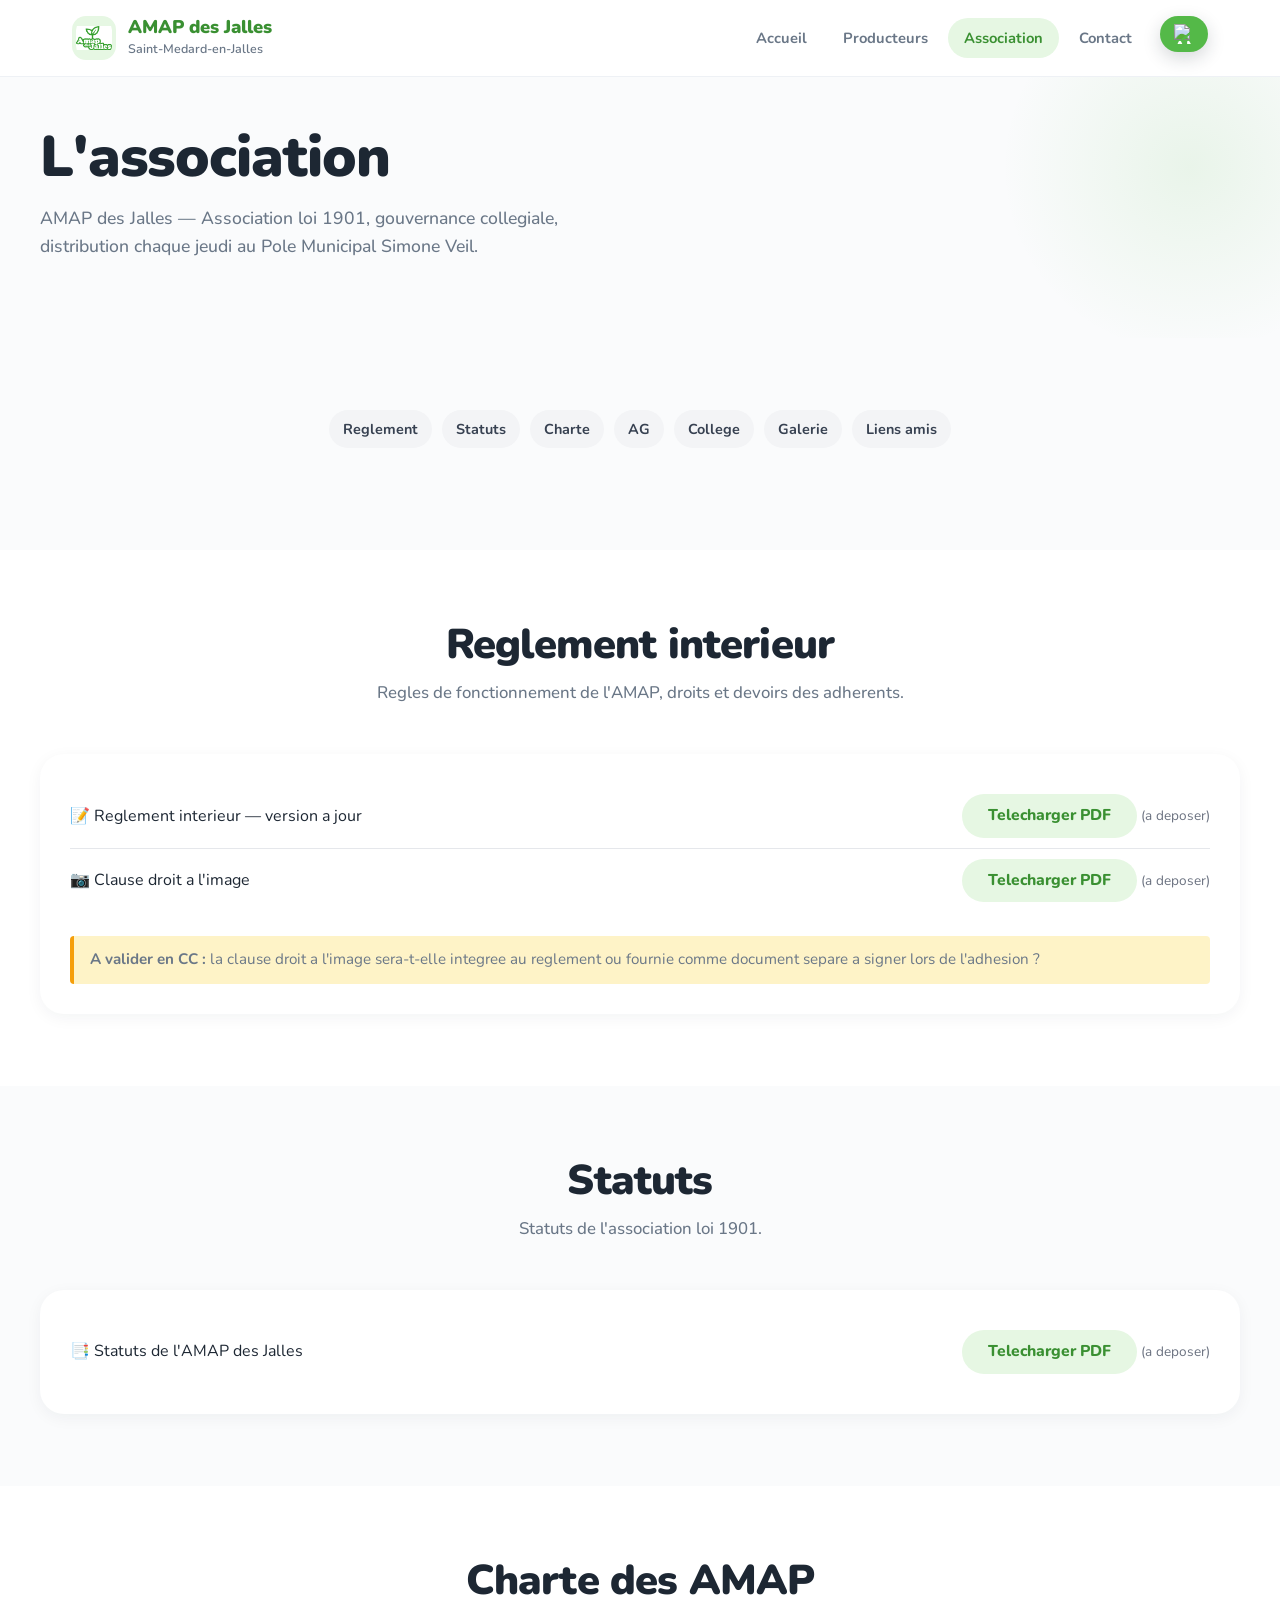
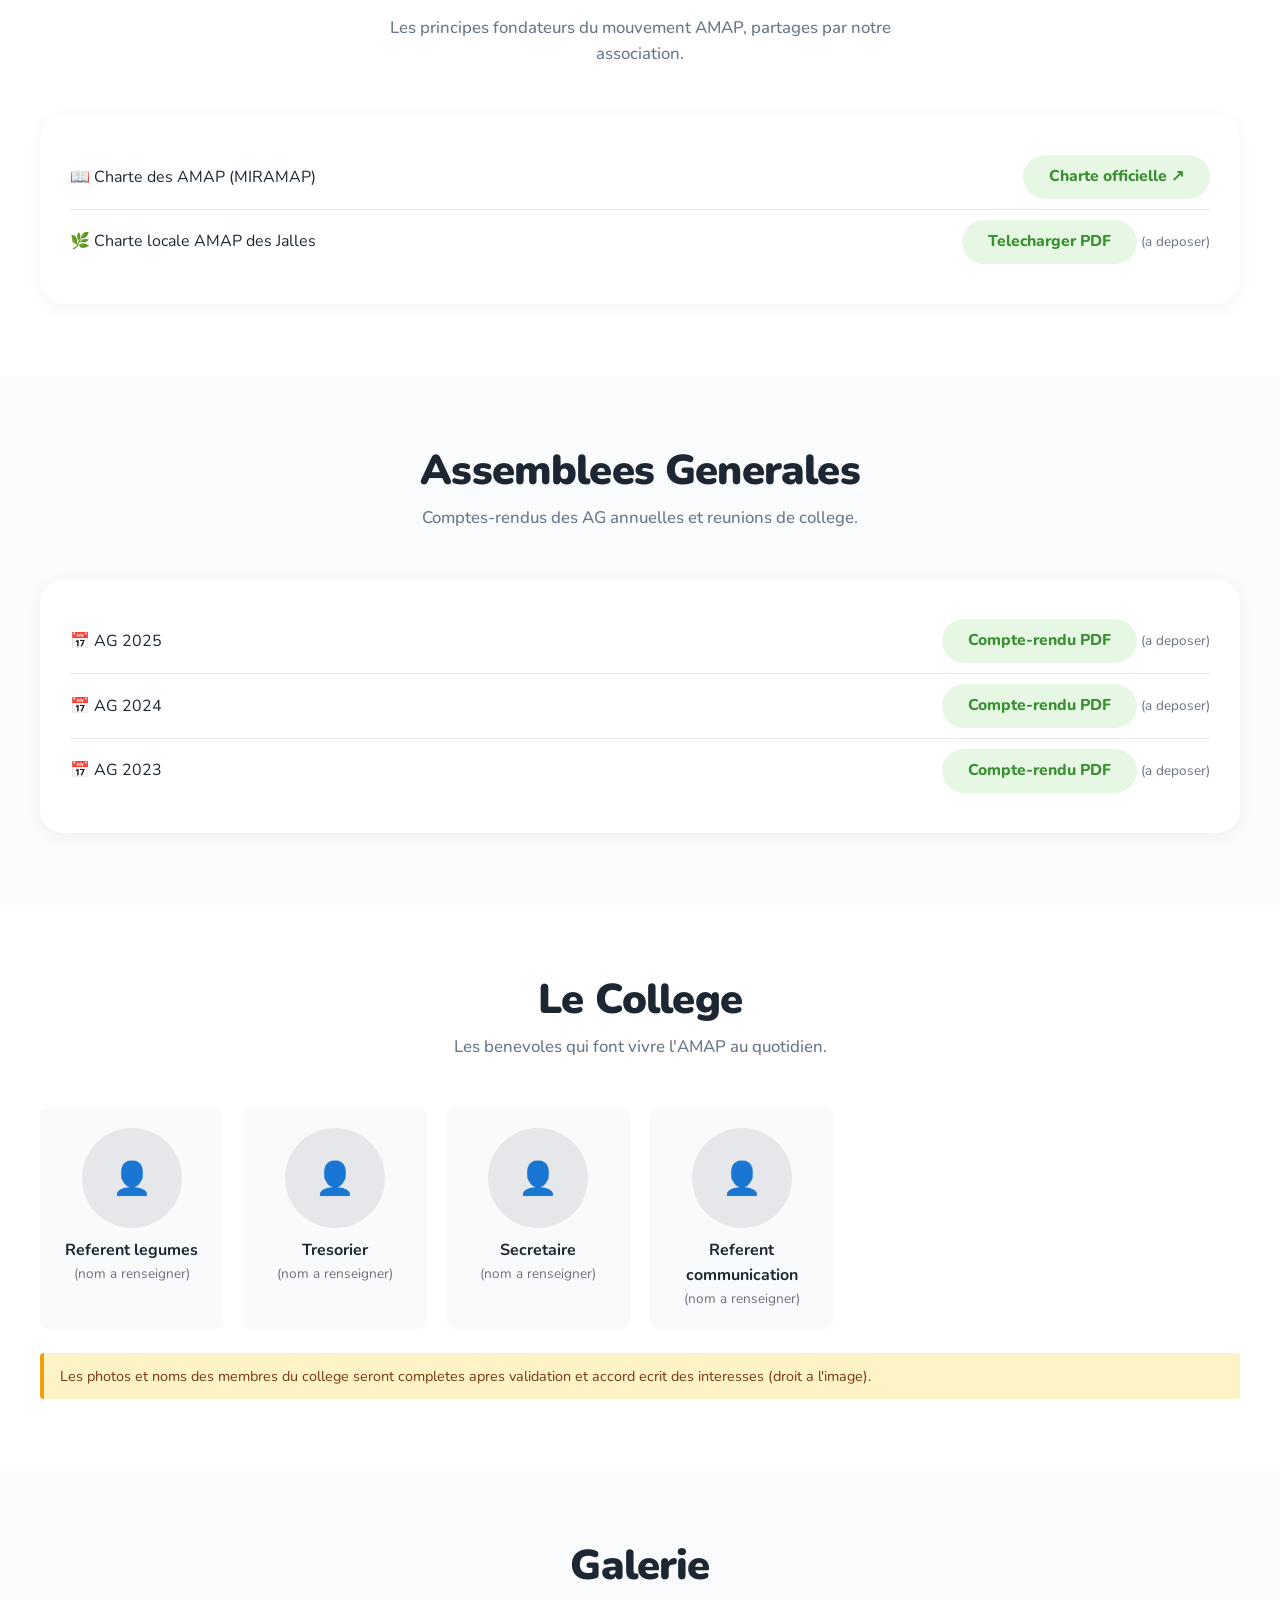
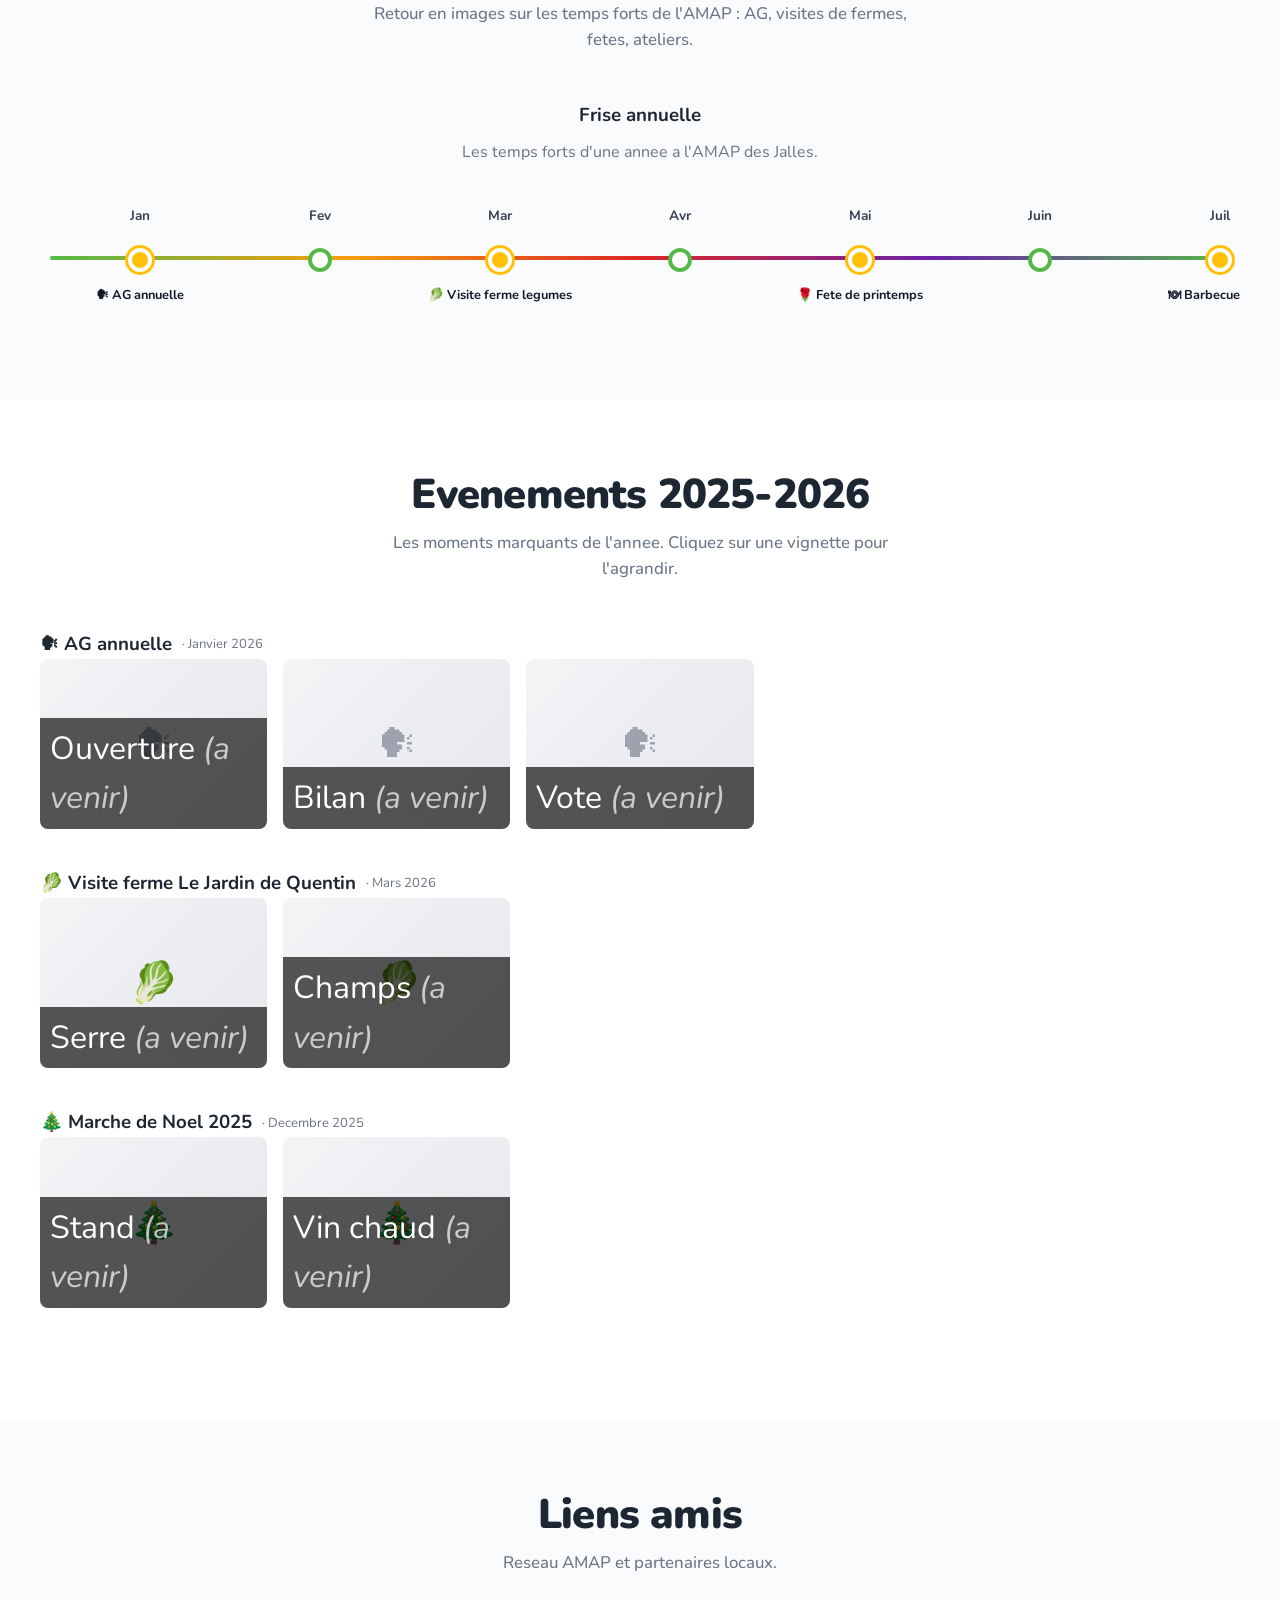
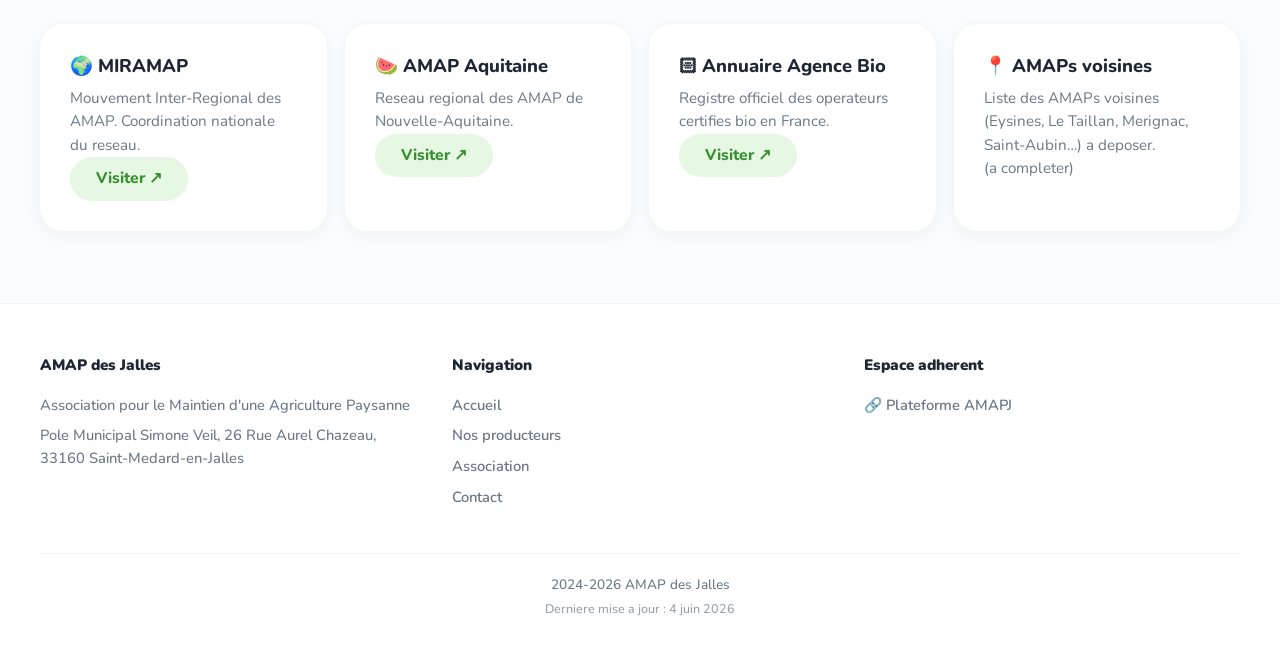
==== commit 840782af: "Certificats bio fiables, localisation Lo Champi, date de mise a jour - Liens certificat bio : requet" ====
--- a/asso.html
+++ b/asso.html
@@ -383,6 +383,7 @@
         </div>
         <div class="footer-bottom">
             <p>2024-2026 AMAP des Jalles</p>
+            <p class="footer-version">Derniere mise a jour : 4 juin 2026</p>
         </div>
     </footer>
 
--- a/css/style.css
+++ b/css/style.css
@@ -695,6 +695,7 @@
     font-size: 0.85rem;
     font-weight: 500;
 }
+.footer-version { opacity: 0.7; font-size: 0.92em; margin-top: 4px; }
 
 /* === DATA IMPORT === */
 .import-zone {
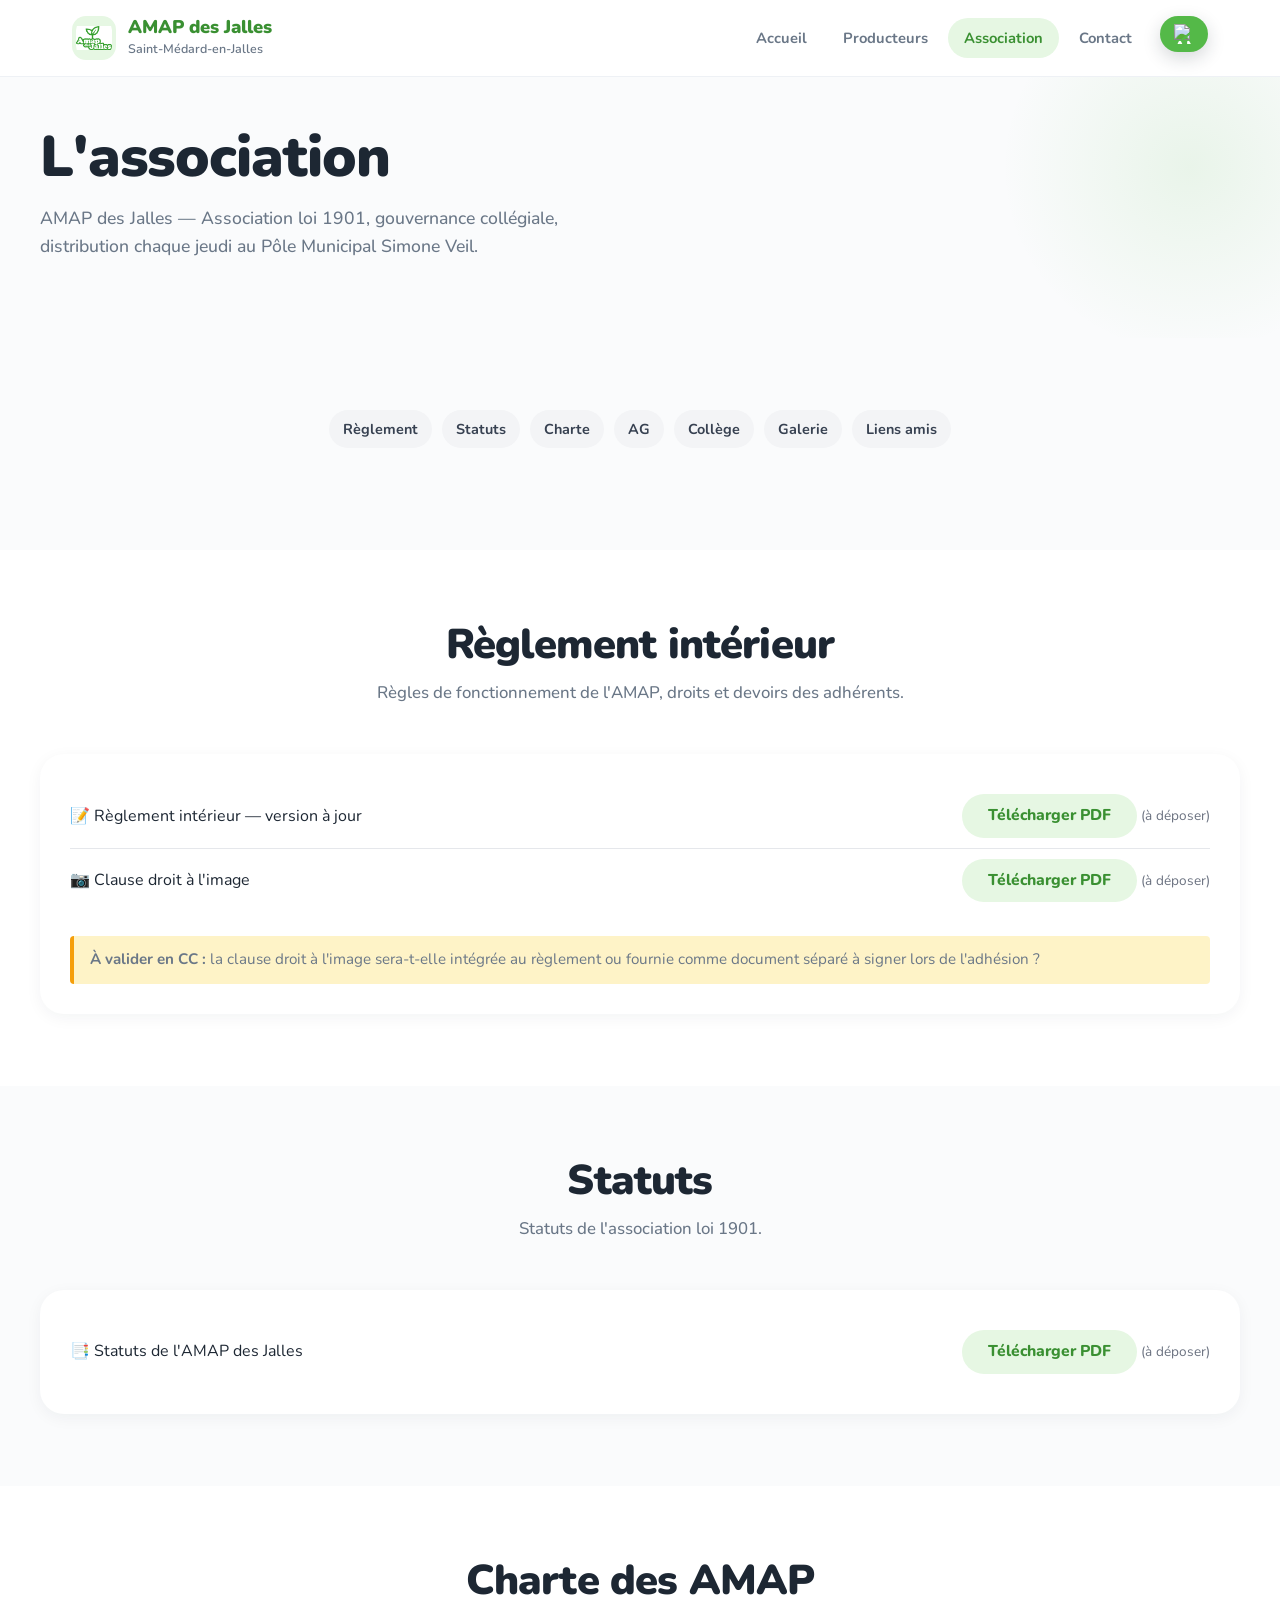
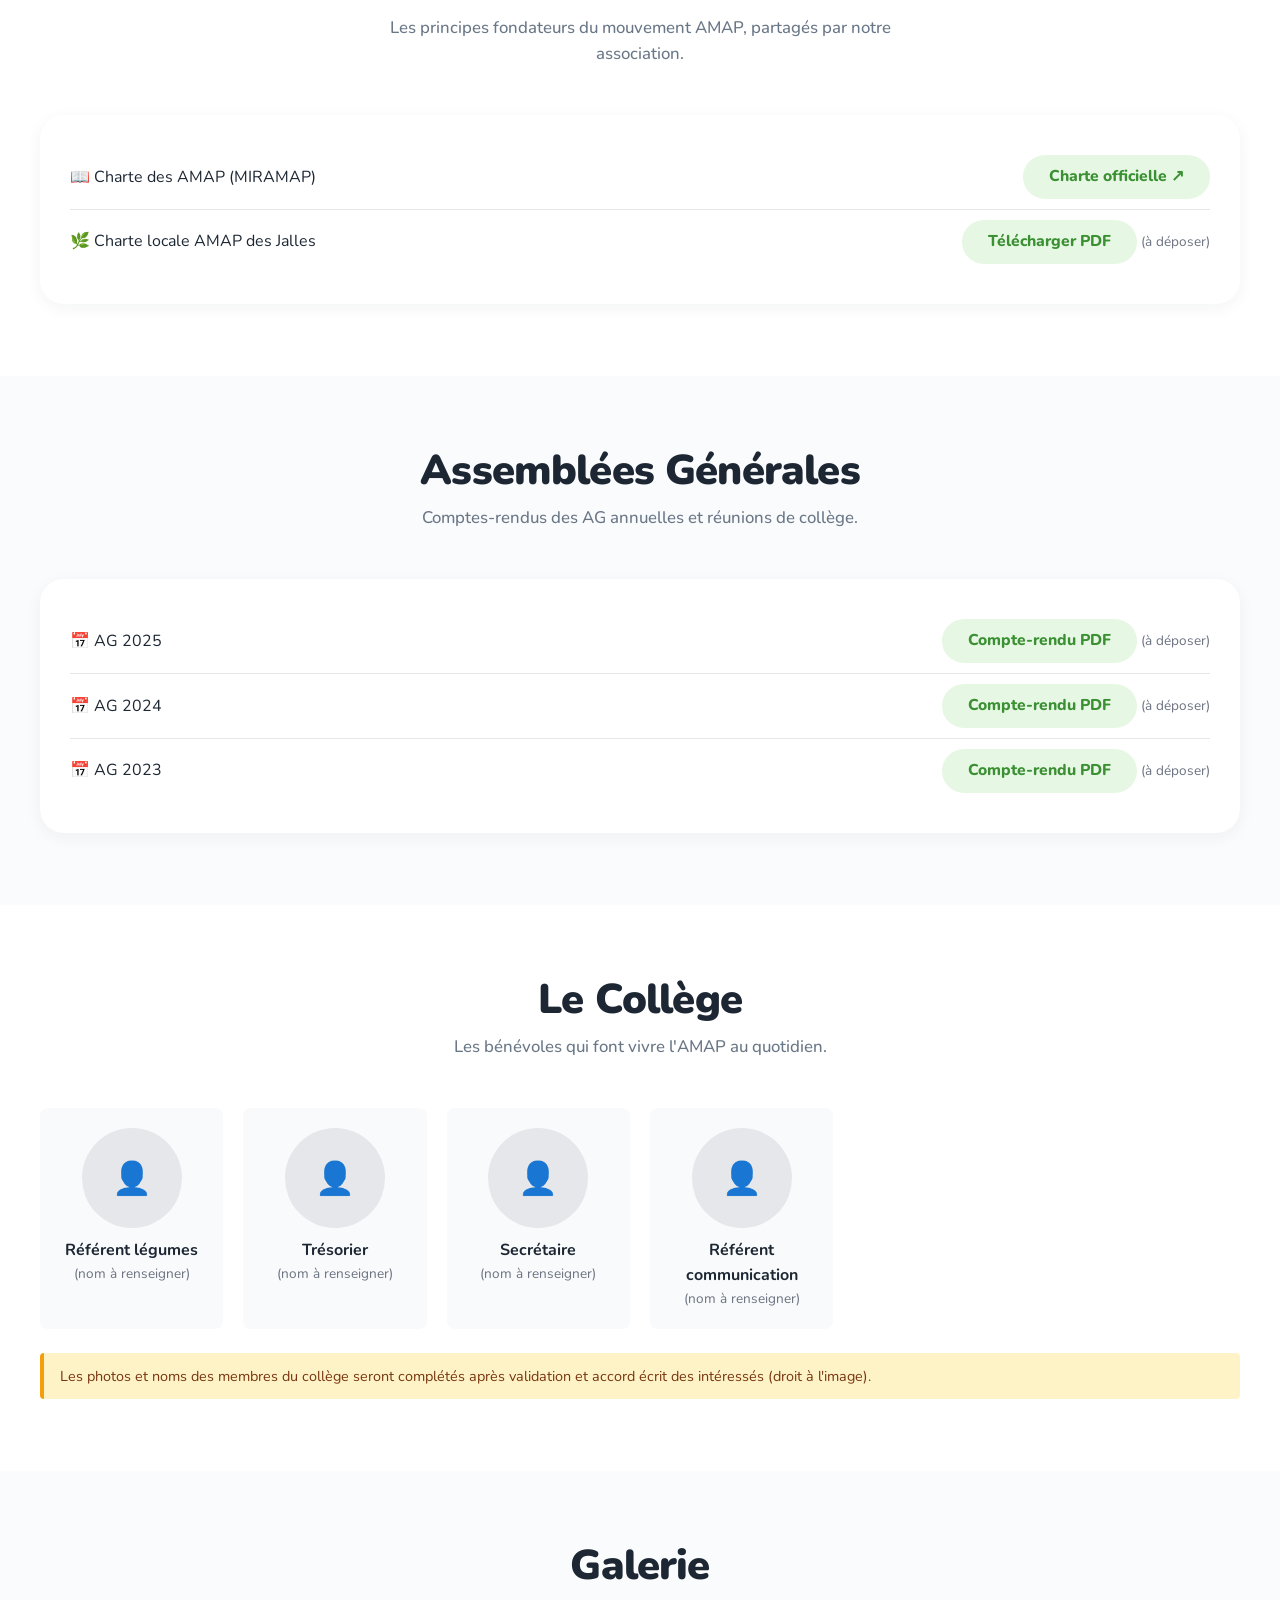
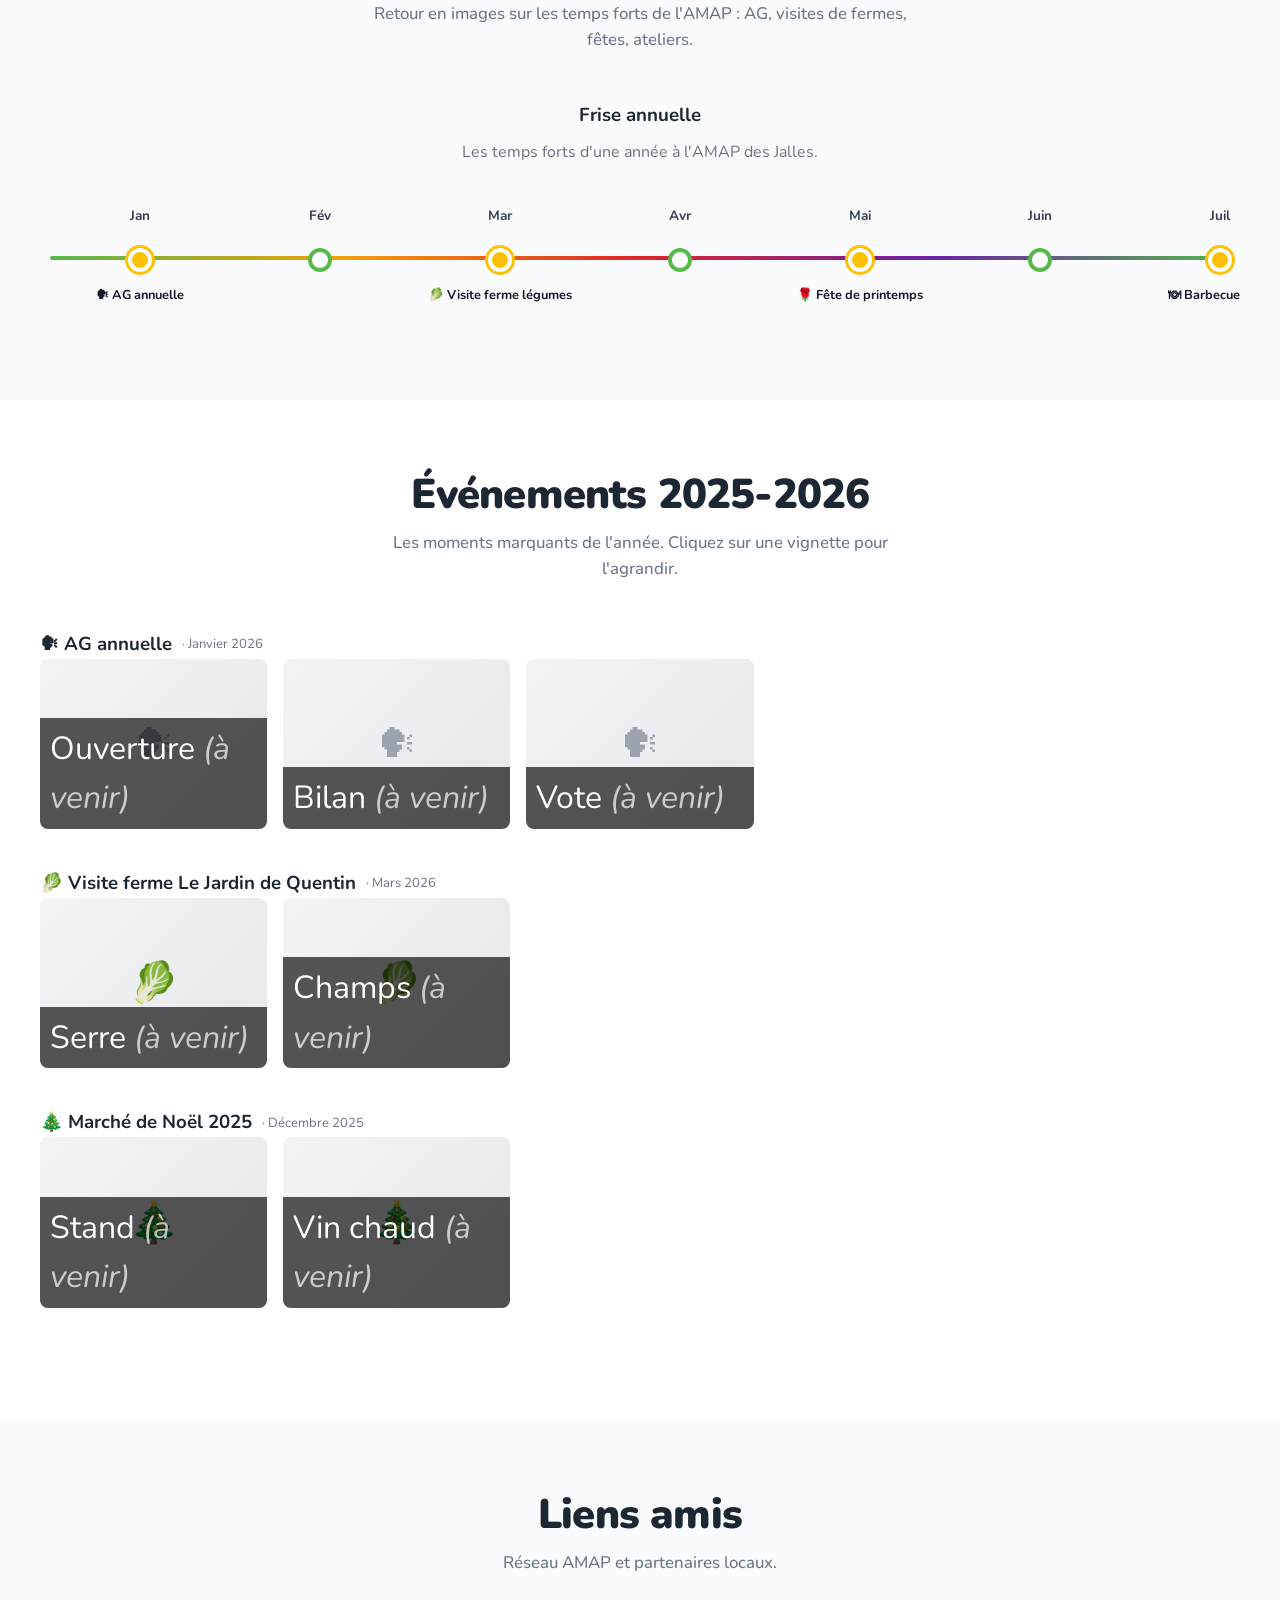
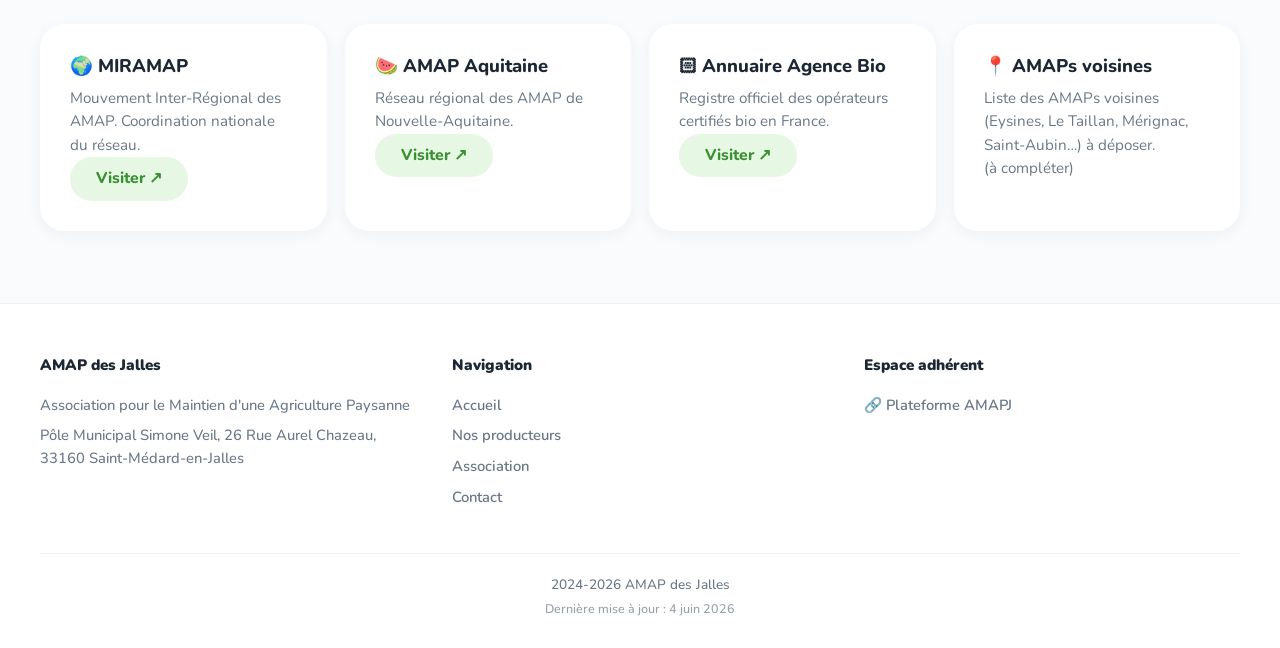
==== commit fc13a7fa: "Accents, formulaire d'adhesion, retours utilisateurs - Accents francais retablis sur l'ensemble des " ====
--- a/asso.html
+++ b/asso.html
@@ -1,4 +1,4 @@
-﻿<!DOCTYPE html>
+<!DOCTYPE html>
 <html lang="fr">
 
 <head>
@@ -6,7 +6,7 @@
     <meta name="viewport" content="width=device-width, initial-scale=1.0">
     <title>Association - AMAP des Jalles</title>
     <meta name="description"
-        content="L'association AMAP des Jalles : reglement interieur, statuts, charte, comptes-rendus d'AG, college et liens amis.">
+        content="L'association AMAP des Jalles : règlement intérieur, statuts, charte, comptes-rendus d'AG, collège et liens amis.">
     <link rel="preconnect" href="https://fonts.googleapis.com">
     <link rel="preconnect" href="https://fonts.gstatic.com" crossorigin>
     <link href="https://fonts.googleapis.com/css2?family=Nunito:wght@400;500;600;700;800;900&display=swap" rel="stylesheet">
@@ -110,7 +110,7 @@
                 <img src="images/logo.png" alt="AMAP des Jalles" class="logo-img">
                 <div class="logo-text">
                     <h1>AMAP des Jalles</h1>
-                    <p>Saint-Medard-en-Jalles</p>
+                    <p>Saint-Médard-en-Jalles</p>
                 </div>
             </a>
             <button class="menu-toggle" onclick="toggleMenu()">&#9776;</button>
@@ -118,10 +118,9 @@
                 <ul>
                     <li><a href="index.html">Accueil</a></li>
                     <li><a href="producteurs.html">Producteurs</a></li>
-                    <li><a href="asso.html" class="active">Association</a></li>
-                    <li><a href="contact.html">Contact</a></li>
+                    <li><a href="asso.html" class="active">Association</a></li>                    <li><a href="contact.html">Contact</a></li>
                     <li><a href="https://s2.amapj.fr/p/saint-medard-en-jalles" class="btn btn-accent amapj-btn"
-                            target="_blank" title="Acceder a AMAPJ">
+                            target="_blank" title="Accéder à AMAPJ">
                             <img src="https://s2.amapj.fr/p/VAADIN/themes/amapj/favicon.ico" alt="AMAPJ"
                                 style="width: 20px; height: 20px; vertical-align: middle;">
                         </a></li>
@@ -134,7 +133,7 @@
     <section class="hero" style="padding: 50px 20px;">
         <div class="hero-content">
             <h1>L'association</h1>
-            <p>AMAP des Jalles &mdash; Association loi 1901, gouvernance collegiale, distribution chaque jeudi au Pole
+            <p>AMAP des Jalles &mdash; Association loi 1901, gouvernance collégiale, distribution chaque jeudi au Pôle
                 Municipal Simone Veil.</p>
         </div>
     </section>
@@ -143,40 +142,40 @@
     <section class="section">
         <div class="container">
             <nav class="asso-toc" aria-label="Sommaire">
-                <a href="#reglement">Reglement</a>
+                <a href="#reglement">Règlement</a>
                 <a href="#statuts">Statuts</a>
                 <a href="#charte">Charte</a>
                 <a href="#ag">AG</a>
-                <a href="#trombi">College</a>
+                <a href="#trombi">Collège</a>
                 <a href="#galerie">Galerie</a>
                 <a href="#liens-amis">Liens amis</a>
             </nav>
         </div>
     </section>
 
-    <!-- Reglement -->
+    <!-- Règlement -->
     <section class="section section-light" id="reglement">
         <div class="container">
             <div class="section-title">
-                <h2>Reglement interieur</h2>
-                <p>Regles de fonctionnement de l'AMAP, droits et devoirs des adherents.</p>
+                <h2>Règlement intérieur</h2>
+                <p>Règles de fonctionnement de l'AMAP, droits et devoirs des adhérents.</p>
             </div>
             <div class="card">
                 <ul class="doc-list">
                     <li>
-                        <span>&#128221; Reglement interieur &mdash; version a jour</span>
-                        <span><a href="documents/reglement-interieur.pdf" class="btn btn-secondary">Telecharger PDF</a>
-                            <span class="doc-meta">(a deposer)</span></span>
-                    </li>
-                    <li>
-                        <span>&#128247; Clause droit a l'image</span>
-                        <span><a href="documents/droit-image.pdf" class="btn btn-secondary">Telecharger PDF</a>
-                            <span class="doc-meta">(a deposer)</span></span>
+                        <span>&#128221; Règlement intérieur &mdash; version à jour</span>
+                        <span><a href="documents/reglement-interieur.pdf" class="btn btn-secondary">Télécharger PDF</a>
+                            <span class="doc-meta">(à déposer)</span></span>
+                    </li>
+                    <li>
+                        <span>&#128247; Clause droit à l'image</span>
+                        <span><a href="documents/droit-image.pdf" class="btn btn-secondary">Télécharger PDF</a>
+                            <span class="doc-meta">(à déposer)</span></span>
                     </li>
                 </ul>
                 <p class="placeholder-note mt-20">
-                    <strong>A valider en CC :</strong> la clause droit a l'image sera-t-elle integree au reglement ou
-                    fournie comme document separe a signer lors de l'adhesion ?
+                    <strong>À valider en CC :</strong> la clause droit à l'image sera-t-elle intégrée au règlement ou
+                    fournie comme document séparé à signer lors de l'adhésion ?
                 </p>
             </div>
         </div>
@@ -193,8 +192,8 @@
                 <ul class="doc-list">
                     <li>
                         <span>&#128209; Statuts de l'AMAP des Jalles</span>
-                        <span><a href="documents/statuts.pdf" class="btn btn-secondary">Telecharger PDF</a>
-                            <span class="doc-meta">(a deposer)</span></span>
+                        <span><a href="documents/statuts.pdf" class="btn btn-secondary">Télécharger PDF</a>
+                            <span class="doc-meta">(à déposer)</span></span>
                     </li>
                 </ul>
             </div>
@@ -206,7 +205,7 @@
         <div class="container">
             <div class="section-title">
                 <h2>Charte des AMAP</h2>
-                <p>Les principes fondateurs du mouvement AMAP, partages par notre association.</p>
+                <p>Les principes fondateurs du mouvement AMAP, partagés par notre association.</p>
             </div>
             <div class="card">
                 <ul class="doc-list">
@@ -219,8 +218,8 @@
                     </li>
                     <li>
                         <span>&#127807; Charte locale AMAP des Jalles</span>
-                        <span><a href="documents/charte-locale.pdf" class="btn btn-secondary">Telecharger PDF</a>
-                            <span class="doc-meta">(a deposer)</span></span>
+                        <span><a href="documents/charte-locale.pdf" class="btn btn-secondary">Télécharger PDF</a>
+                            <span class="doc-meta">(à déposer)</span></span>
                     </li>
                 </ul>
             </div>
@@ -231,25 +230,25 @@
     <section class="section" id="ag">
         <div class="container">
             <div class="section-title">
-                <h2>Assemblees Generales</h2>
-                <p>Comptes-rendus des AG annuelles et reunions de college.</p>
+                <h2>Assemblées Générales</h2>
+                <p>Comptes-rendus des AG annuelles et réunions de collège.</p>
             </div>
             <div class="card">
                 <ul class="doc-list">
                     <li>
                         <span>&#128197; AG 2025</span>
                         <span><a href="documents/ag-2025.pdf" class="btn btn-secondary">Compte-rendu PDF</a>
-                            <span class="doc-meta">(a deposer)</span></span>
+                            <span class="doc-meta">(à déposer)</span></span>
                     </li>
                     <li>
                         <span>&#128197; AG 2024</span>
                         <span><a href="documents/ag-2024.pdf" class="btn btn-secondary">Compte-rendu PDF</a>
-                            <span class="doc-meta">(a deposer)</span></span>
+                            <span class="doc-meta">(à déposer)</span></span>
                     </li>
                     <li>
                         <span>&#128197; AG 2023</span>
                         <span><a href="documents/ag-2023.pdf" class="btn btn-secondary">Compte-rendu PDF</a>
-                            <span class="doc-meta">(a deposer)</span></span>
+                            <span class="doc-meta">(à déposer)</span></span>
                     </li>
                 </ul>
             </div>
@@ -260,34 +259,34 @@
     <section class="section section-light" id="trombi">
         <div class="container">
             <div class="section-title">
-                <h2>Le College</h2>
-                <p>Les benevoles qui font vivre l'AMAP au quotidien.</p>
+                <h2>Le Collège</h2>
+                <p>Les bénévoles qui font vivre l'AMAP au quotidien.</p>
             </div>
             <div class="trombi-grid">
                 <div class="trombi-card">
                     <div class="trombi-photo">&#128100;</div>
-                    <h4>Referent legumes</h4>
-                    <p class="doc-meta">(nom a renseigner)</p>
+                    <h4>Référent légumes</h4>
+                    <p class="doc-meta">(nom à renseigner)</p>
                 </div>
                 <div class="trombi-card">
                     <div class="trombi-photo">&#128100;</div>
-                    <h4>Tresorier</h4>
-                    <p class="doc-meta">(nom a renseigner)</p>
+                    <h4>Trésorier</h4>
+                    <p class="doc-meta">(nom à renseigner)</p>
                 </div>
                 <div class="trombi-card">
                     <div class="trombi-photo">&#128100;</div>
-                    <h4>Secretaire</h4>
-                    <p class="doc-meta">(nom a renseigner)</p>
+                    <h4>Secrétaire</h4>
+                    <p class="doc-meta">(nom à renseigner)</p>
                 </div>
                 <div class="trombi-card">
                     <div class="trombi-photo">&#128100;</div>
-                    <h4>Referent communication</h4>
-                    <p class="doc-meta">(nom a renseigner)</p>
+                    <h4>Référent communication</h4>
+                    <p class="doc-meta">(nom à renseigner)</p>
                 </div>
             </div>
             <p class="placeholder-note mt-20">
-                Les photos et noms des membres du college seront completes apres validation et accord ecrit des
-                interesses (droit a l'image).
+                Les photos et noms des membres du collège seront complétés après validation et accord écrit des
+                intéressés (droit à l'image).
             </p>
         </div>
     </section>
@@ -297,22 +296,22 @@
         <div class="container">
             <div class="section-title">
                 <h2>Galerie</h2>
-                <p>Retour en images sur les temps forts de l'AMAP : AG, visites de fermes, fetes, ateliers.</p>
+                <p>Retour en images sur les temps forts de l'AMAP : AG, visites de fermes, fêtes, ateliers.</p>
             </div>
             <h3 style="text-align: center; margin-bottom: 10px;">Frise annuelle</h3>
-            <p style="text-align: center; color: #6b7280; margin-bottom: 10px;">Les temps forts d'une annee a l'AMAP des Jalles.</p>
+            <p style="text-align: center; color: #6b7280; margin-bottom: 10px;">Les temps forts d'une année à l'AMAP des Jalles.</p>
             <div class="timeline-wrap">
                 <div class="timeline" id="timeline"></div>
             </div>
         </div>
     </section>
 
-    <!-- Galerie : evenements -->
+    <!-- Galerie : événements -->
     <section class="section section-light">
         <div class="container">
             <div class="section-title">
-                <h2>Evenements 2025-2026</h2>
-                <p>Les moments marquants de l'annee. Cliquez sur une vignette pour l'agrandir.</p>
+                <h2>Événements 2025-2026</h2>
+                <p>Les moments marquants de l'année. Cliquez sur une vignette pour l'agrandir.</p>
             </div>
             <div id="eventsContainer"></div>
         </div>
@@ -329,28 +328,28 @@
         <div class="container">
             <div class="section-title">
                 <h2>Liens amis</h2>
-                <p>Reseau AMAP et partenaires locaux.</p>
+                <p>Réseau AMAP et partenaires locaux.</p>
             </div>
             <div class="card-grid">
                 <div class="card">
                     <h3>&#127757; MIRAMAP</h3>
-                    <p>Mouvement Inter-Regional des AMAP. Coordination nationale du reseau.</p>
+                    <p>Mouvement Inter-Régional des AMAP. Coordination nationale du réseau.</p>
                     <a href="https://miramap.org/" target="_blank" rel="noopener" class="btn btn-secondary">Visiter &#8599;</a>
                 </div>
                 <div class="card">
                     <h3>&#127817; AMAP Aquitaine</h3>
-                    <p>Reseau regional des AMAP de Nouvelle-Aquitaine.</p>
+                    <p>Réseau régional des AMAP de Nouvelle-Aquitaine.</p>
                     <a href="https://amap-aquitaine.org/" target="_blank" rel="noopener" class="btn btn-secondary">Visiter &#8599;</a>
                 </div>
                 <div class="card">
                     <h3>&#127995; Annuaire Agence Bio</h3>
-                    <p>Registre officiel des operateurs certifies bio en France.</p>
+                    <p>Registre officiel des opérateurs certifiés bio en France.</p>
                     <a href="https://annuaire.agencebio.org/" target="_blank" rel="noopener" class="btn btn-secondary">Visiter &#8599;</a>
                 </div>
                 <div class="card">
                     <h3>&#128205; AMAPs voisines</h3>
-                    <p>Liste des AMAPs voisines (Eysines, Le Taillan, Merignac, Saint-Aubin&hellip;) a deposer.</p>
-                    <p class="doc-meta">(a completer)</p>
+                    <p>Liste des AMAPs voisines (Eysines, Le Taillan, Mérignac, Saint-Aubin&hellip;) à déposer.</p>
+                    <p class="doc-meta">(à compléter)</p>
                 </div>
             </div>
         </div>
@@ -362,19 +361,18 @@
             <div class="footer-section">
                 <h4>AMAP des Jalles</h4>
                 <p>Association pour le Maintien d'une Agriculture Paysanne</p>
-                <p>Pole Municipal Simone Veil, 26 Rue Aurel Chazeau, 33160 Saint-Medard-en-Jalles</p>
+                <p>Pôle Municipal Simone Veil, 26 Rue Aurel Chazeau, 33160 Saint-Médard-en-Jalles</p>
             </div>
             <div class="footer-section">
                 <h4>Navigation</h4>
                 <ul>
                     <li><a href="index.html">Accueil</a></li>
                     <li><a href="producteurs.html">Nos producteurs</a></li>
-                    <li><a href="asso.html">Association</a></li>
-                    <li><a href="contact.html">Contact</a></li>
+                    <li><a href="asso.html">Association</a></li>                    <li><a href="contact.html">Contact</a></li>
                 </ul>
             </div>
             <div class="footer-section">
-                <h4>Espace adherent</h4>
+                <h4>Espace adhérent</h4>
                 <ul>
                     <li><a href="https://s2.amapj.fr/p/saint-medard-en-jalles" target="_blank">&#128279; Plateforme
                             AMAPJ</a></li>
@@ -383,7 +381,7 @@
         </div>
         <div class="footer-bottom">
             <p>2024-2026 AMAP des Jalles</p>
-            <p class="footer-version">Derniere mise a jour : 4 juin 2026</p>
+            <p class="footer-version">Dernière mise à jour : 4 juin 2026</p>
         </div>
     </footer>
 
@@ -392,16 +390,16 @@
             document.getElementById('mainNav').classList.toggle('open');
         }
 
-        // === Galerie : frise annuelle et evenements ===
+        // === Galerie : frise annuelle et événements ===
         // À enrichir au fil des années — déposer les photos dans images/galerie/<annee>/<event>/.
-        const months = ['Jan', 'Fev', 'Mar', 'Avr', 'Mai', 'Juin', 'Juil', 'Aout', 'Sep', 'Oct', 'Nov', 'Dec'];
+        const months = ['Jan', 'Fév', 'Mar', 'Avr', 'Mai', 'Juin', 'Juil', 'Août', 'Sep', 'Oct', 'Nov', 'Déc'];
         const yearlyEvents = {
             1: { title: 'AG annuelle', emoji: '&#128483;' },
-            3: { title: 'Visite ferme legumes', emoji: '&#129388;' },
-            5: { title: 'Fete de printemps', emoji: '&#127801;' },
-            7: { title: 'Barbecue d\'ete', emoji: '&#127869;' },
-            10: { title: 'Marche d\'automne', emoji: '&#127825;' },
-            12: { title: 'Marche de Noel', emoji: '&#127876;' }
+            3: { title: 'Visite ferme légumes', emoji: '&#129388;' },
+            5: { title: 'Fête de printemps', emoji: '&#127801;' },
+            7: { title: 'Barbecue d\'été', emoji: '&#127869;' },
+            10: { title: 'Marché d\'automne', emoji: '&#127825;' },
+            12: { title: 'Marché de Noël', emoji: '&#127876;' }
         };
 
         const events = [
@@ -425,8 +423,8 @@
                 ]
             },
             {
-                title: 'Marche de Noel 2025',
-                date: 'Decembre 2025',
+                title: 'Marché de Noël 2025',
+                date: 'Décembre 2025',
                 emoji: '&#127876;',
                 photos: [
                     { src: 'images/galerie/2025/noel/photo1.jpg', caption: 'Stand' },
@@ -456,17 +454,17 @@
                     <h3>${ev.emoji} ${ev.title} <span class="event-date">&middot; ${ev.date}</span></h3>
                     <div class="gallery-grid">
                         ${ev.photos.map(p => {
-                            // Affiche un placeholder tant que la photo n'est pas deposee.
-                            // Quand p.uploaded === true, on tente de charger l'image reelle.
+                            // Affiche un placeholder tant que la photo n'est pas déposée.
+                            // Quand p.uploaded === true, on tente de charger l'image réelle.
                             if (p.uploaded) {
                                 return `<div class="gallery-item" onclick="openLightbox('${p.src}', '${ev.title} &mdash; ${p.caption}')">
                                     <img src="${p.src}" alt="${p.caption}">
                                     <div class="gallery-caption">${p.caption}</div>
                                 </div>`;
                             }
-                            return `<div class="gallery-item" title="${p.caption} (photo a deposer)">
+                            return `<div class="gallery-item" title="${p.caption} (photo à déposer)">
                                 <span>${ev.emoji}</span>
-                                <div class="gallery-caption">${p.caption} <em style="opacity:0.7;">(a venir)</em></div>
+                                <div class="gallery-caption">${p.caption} <em style="opacity:0.7;">(à venir)</em></div>
                             </div>`;
                         }).join('')}
                     </div>
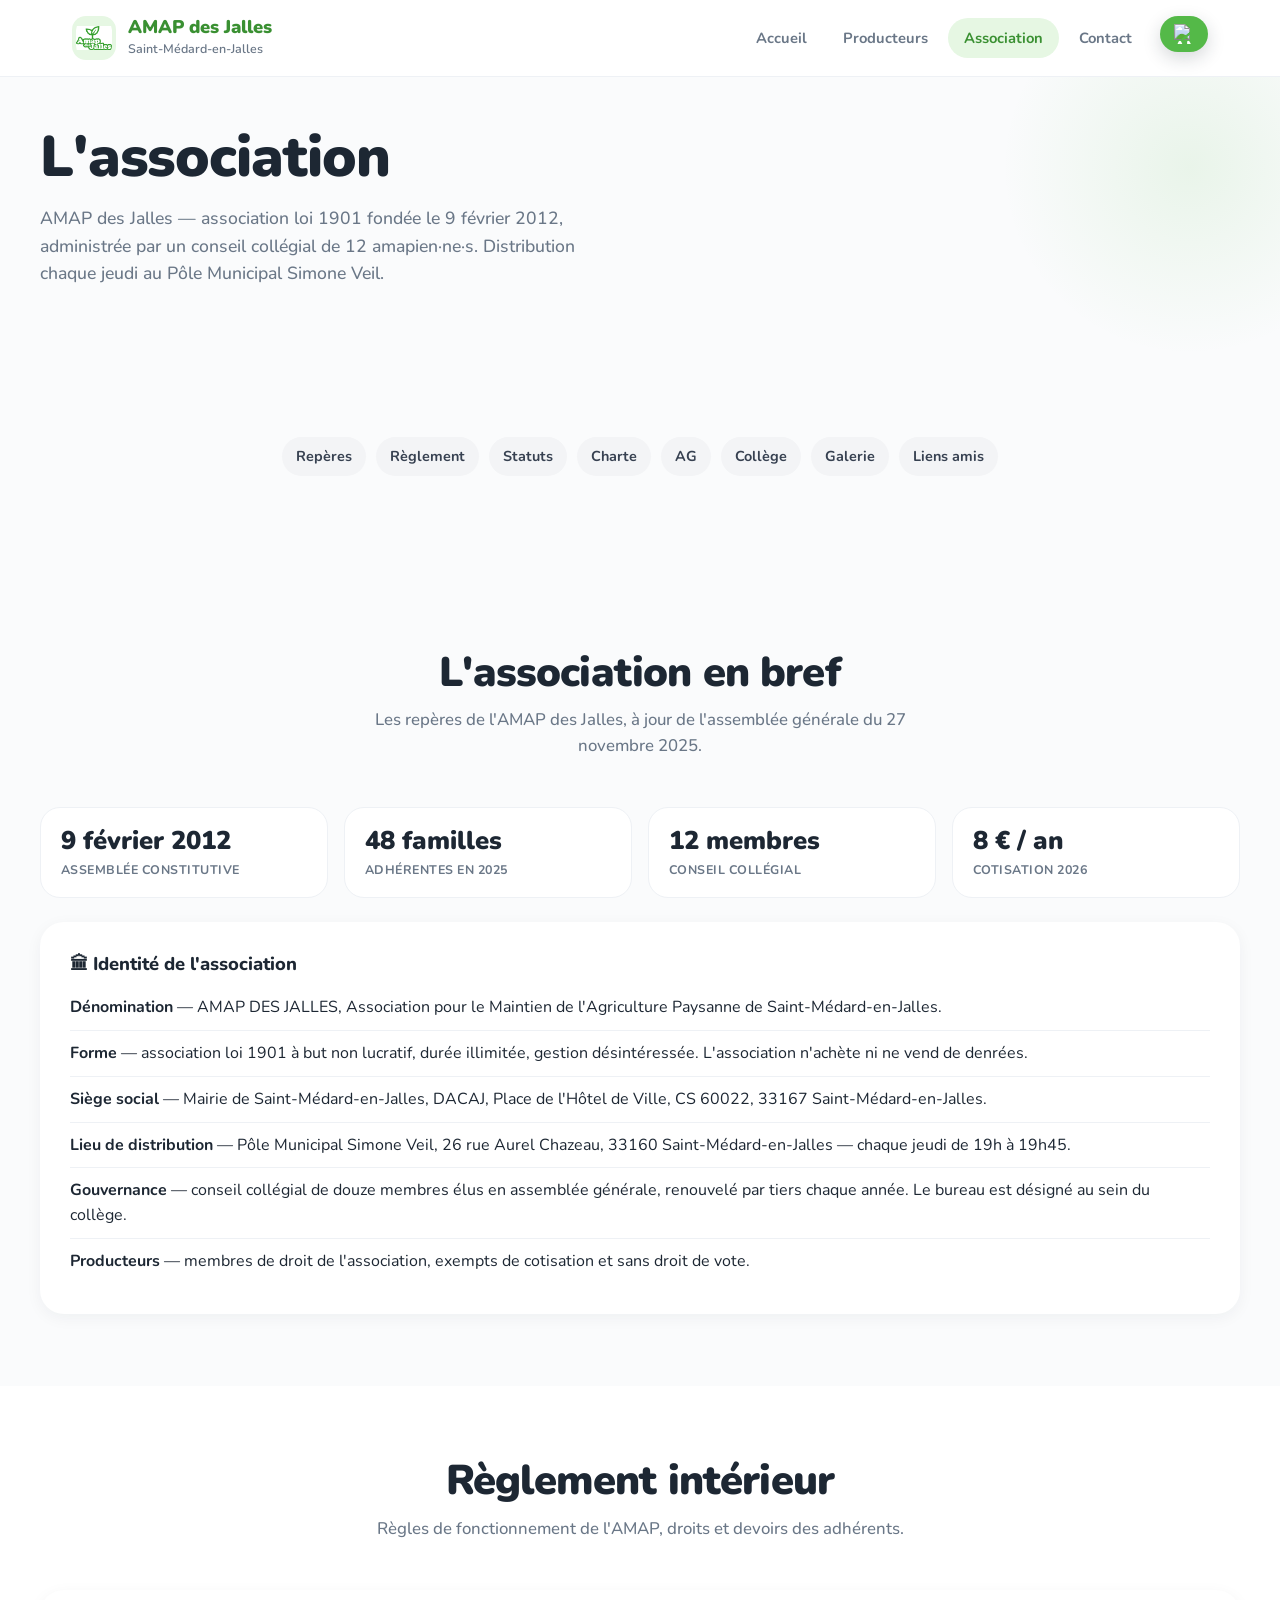
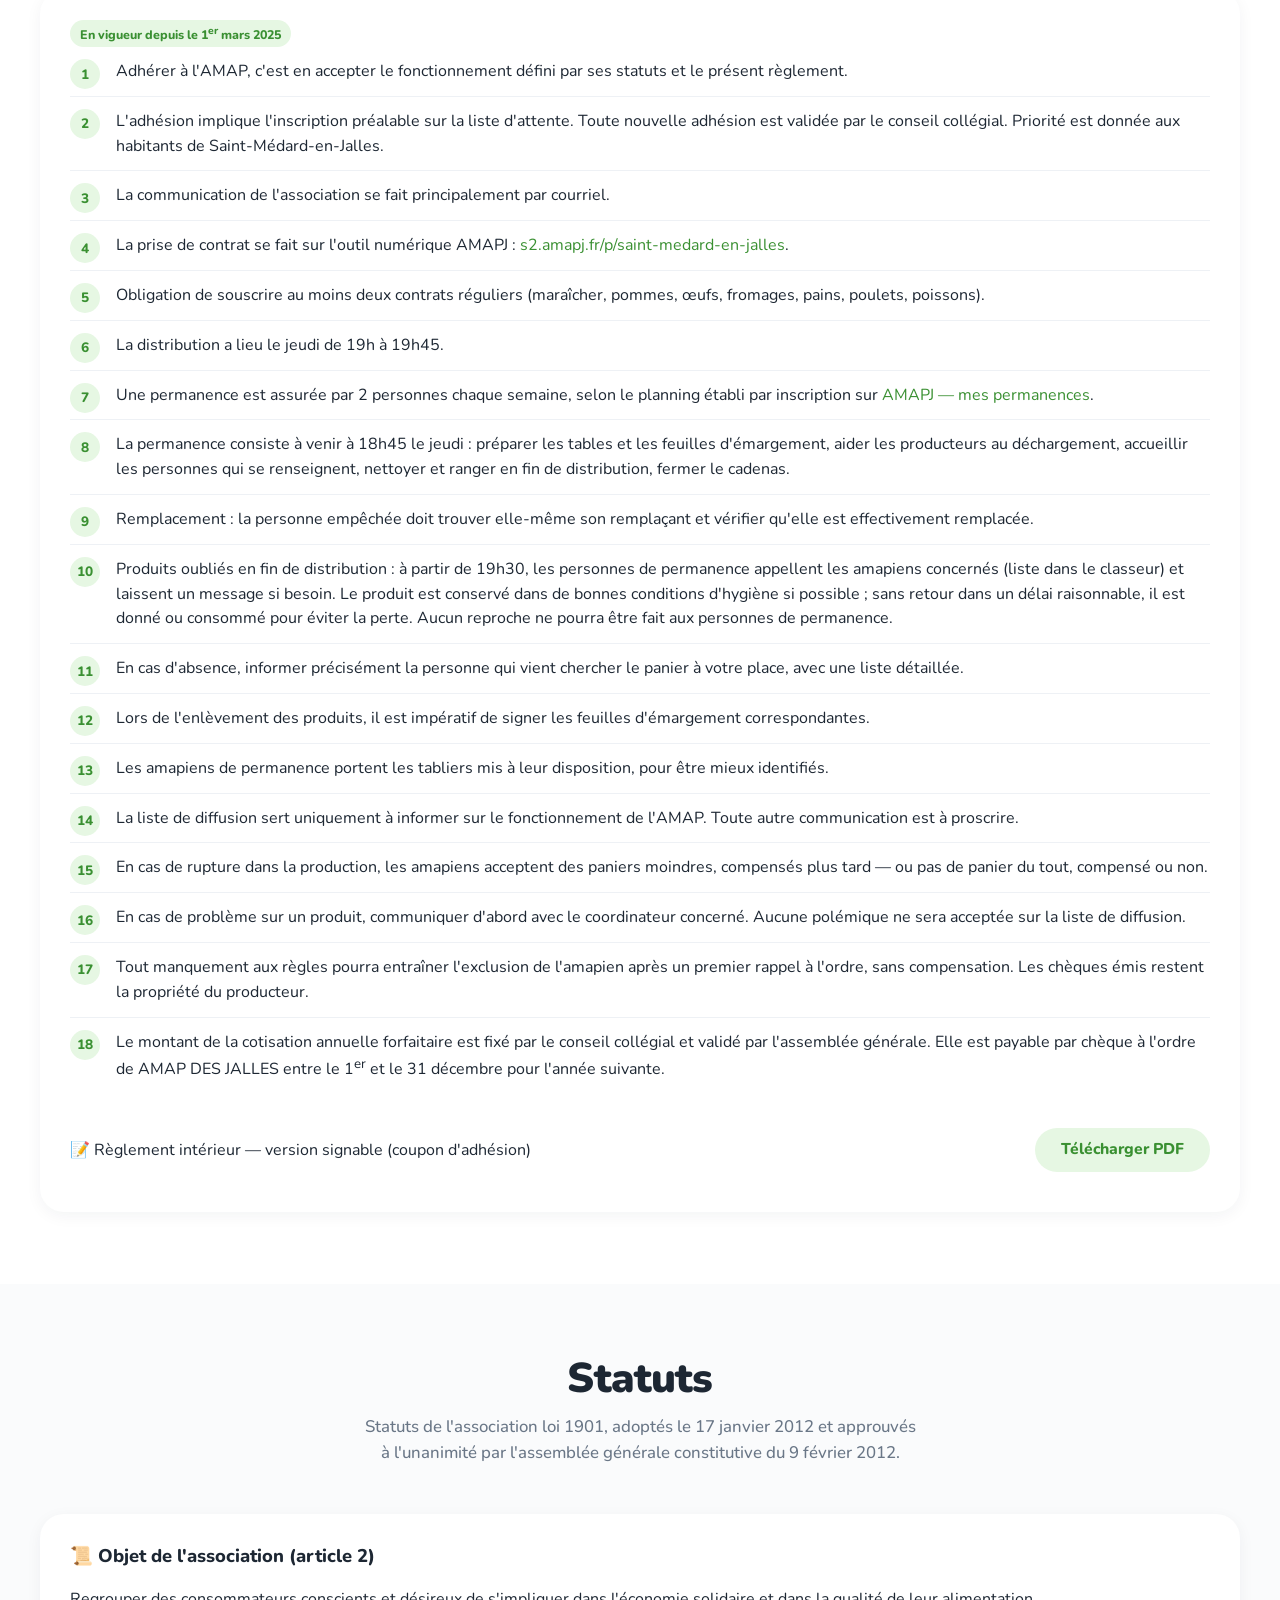
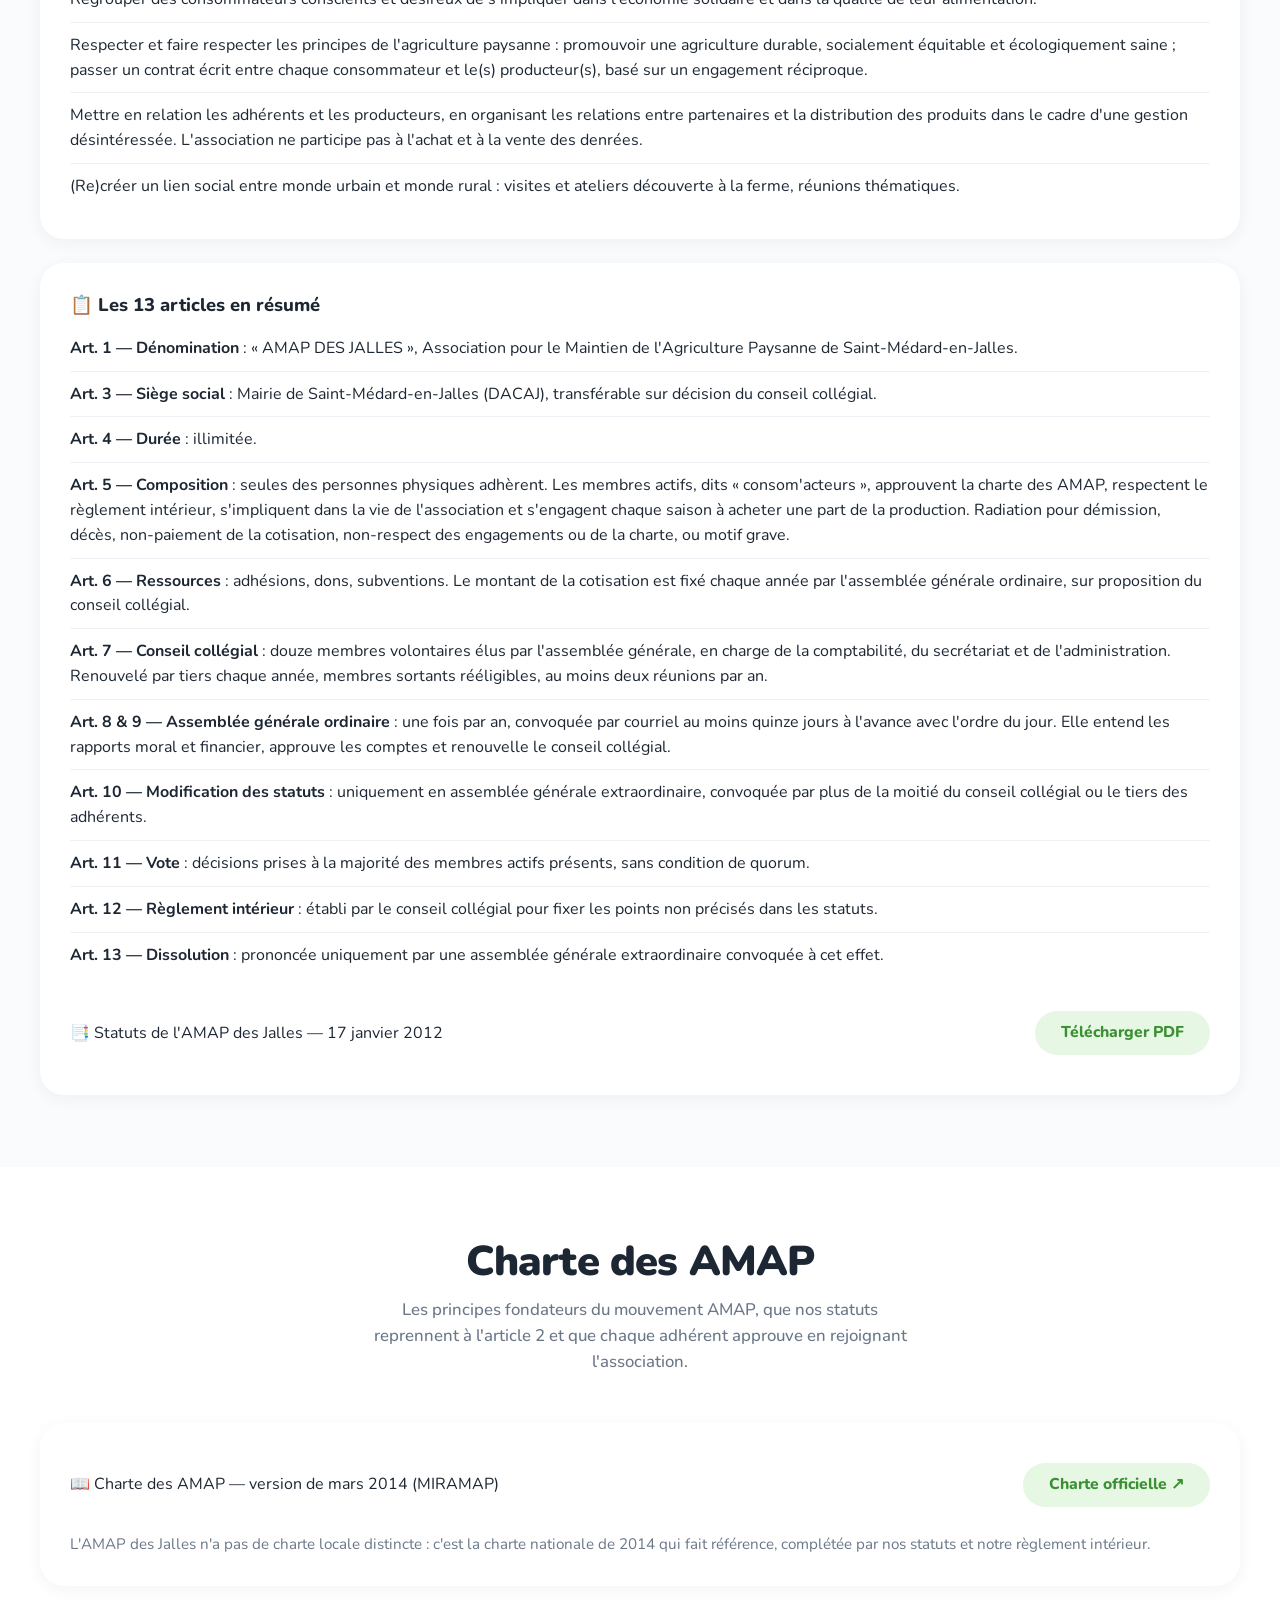
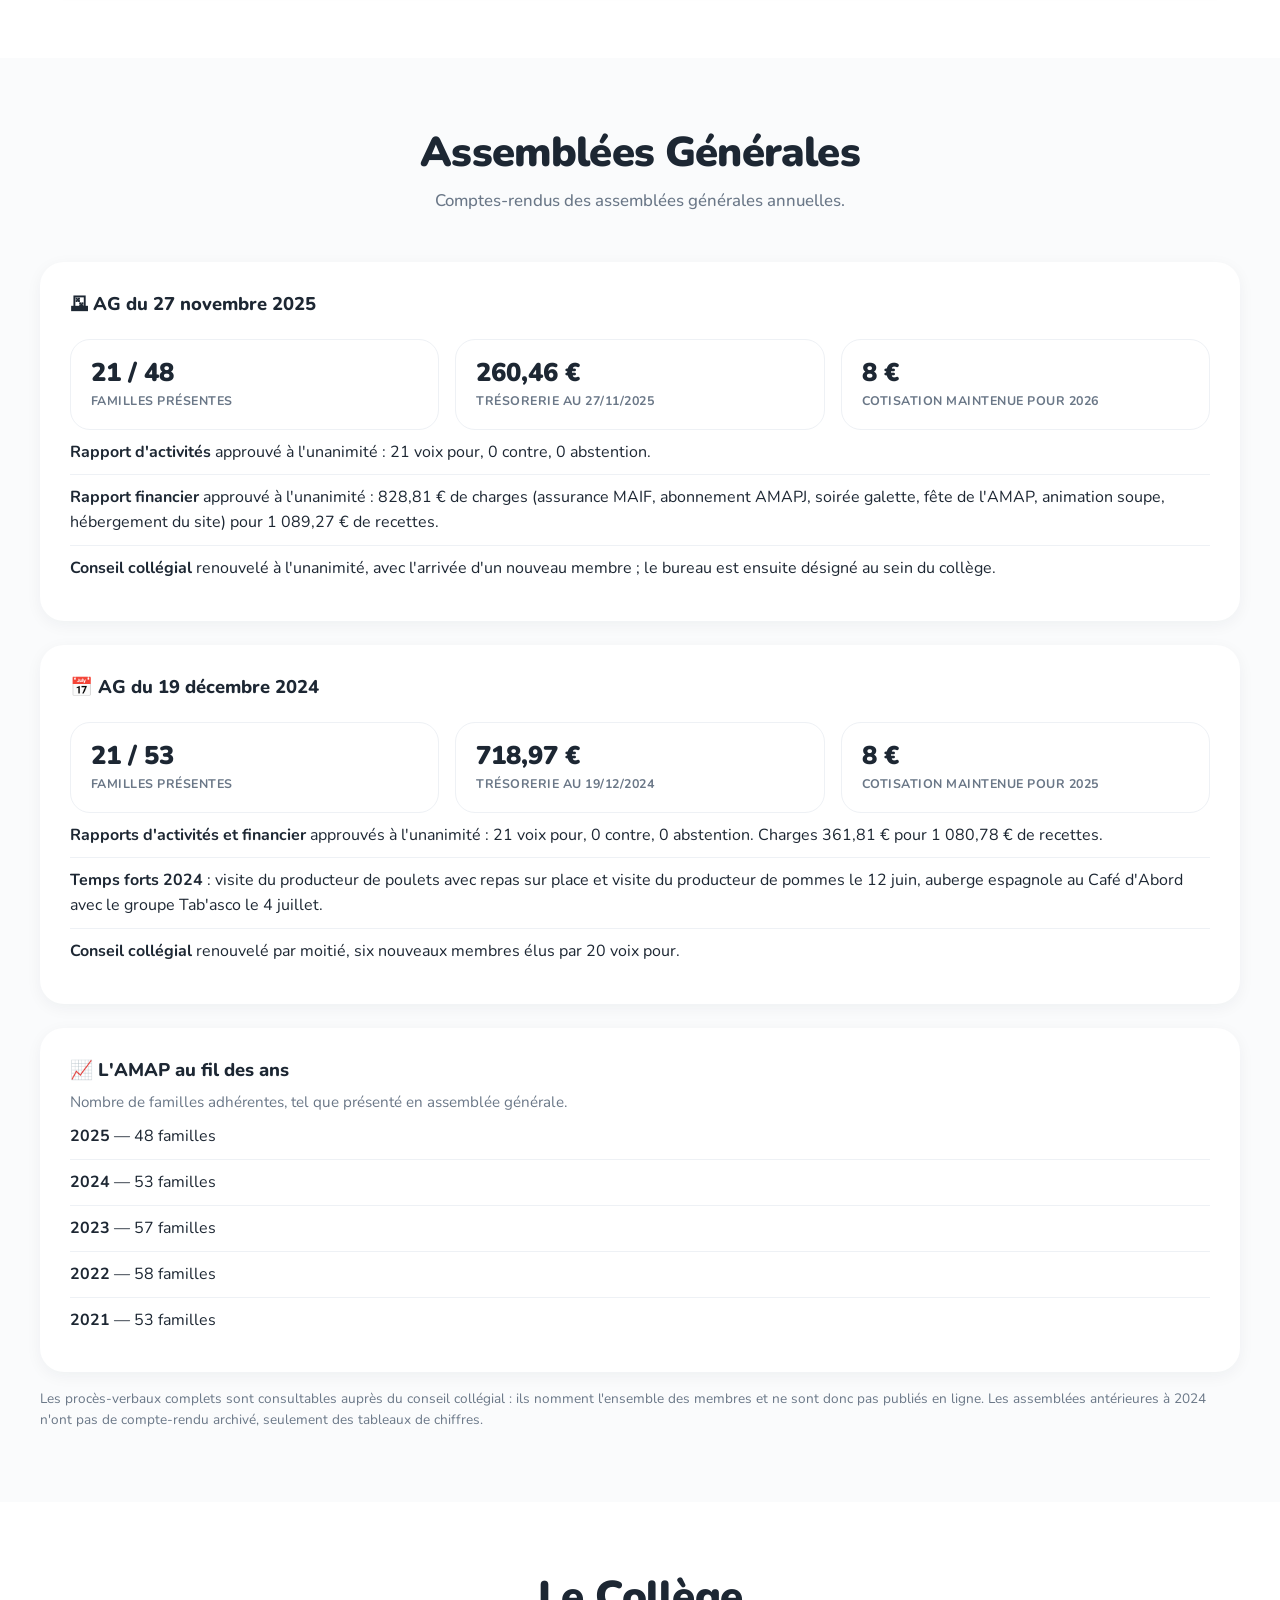
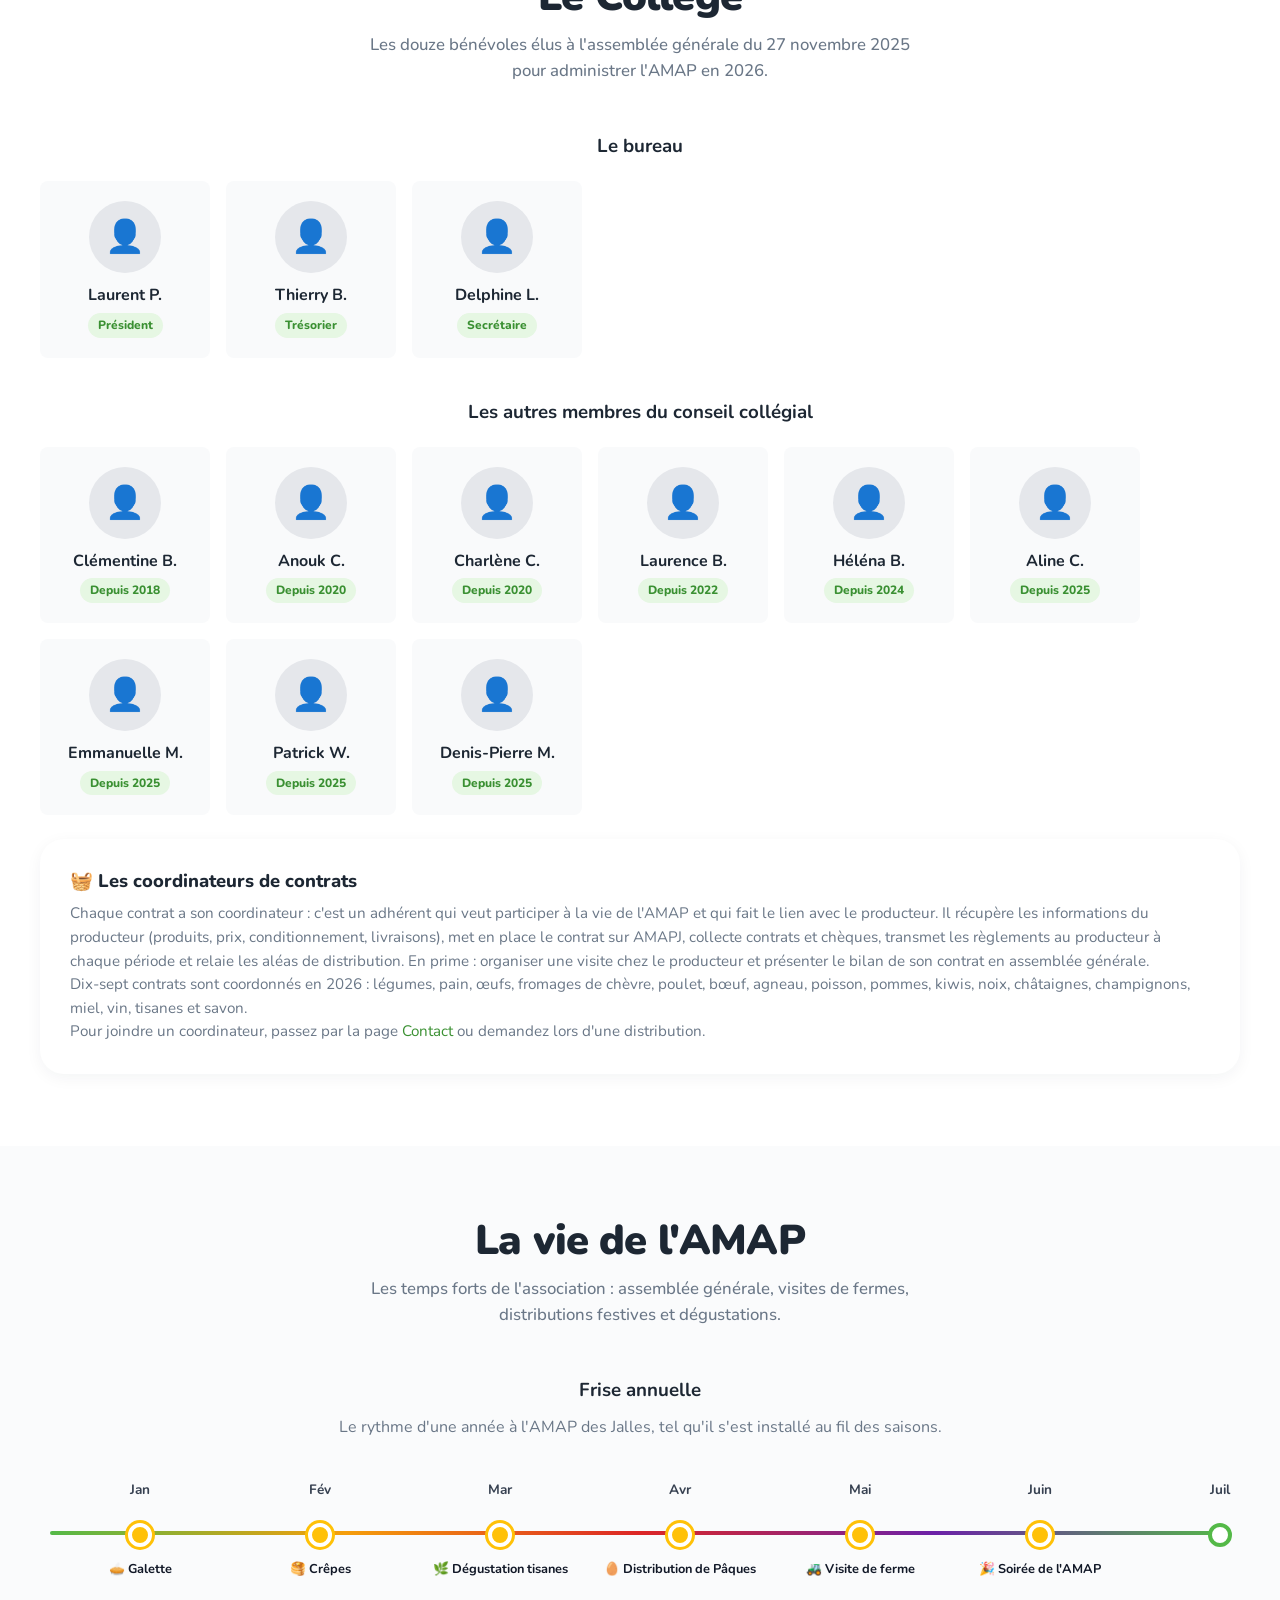
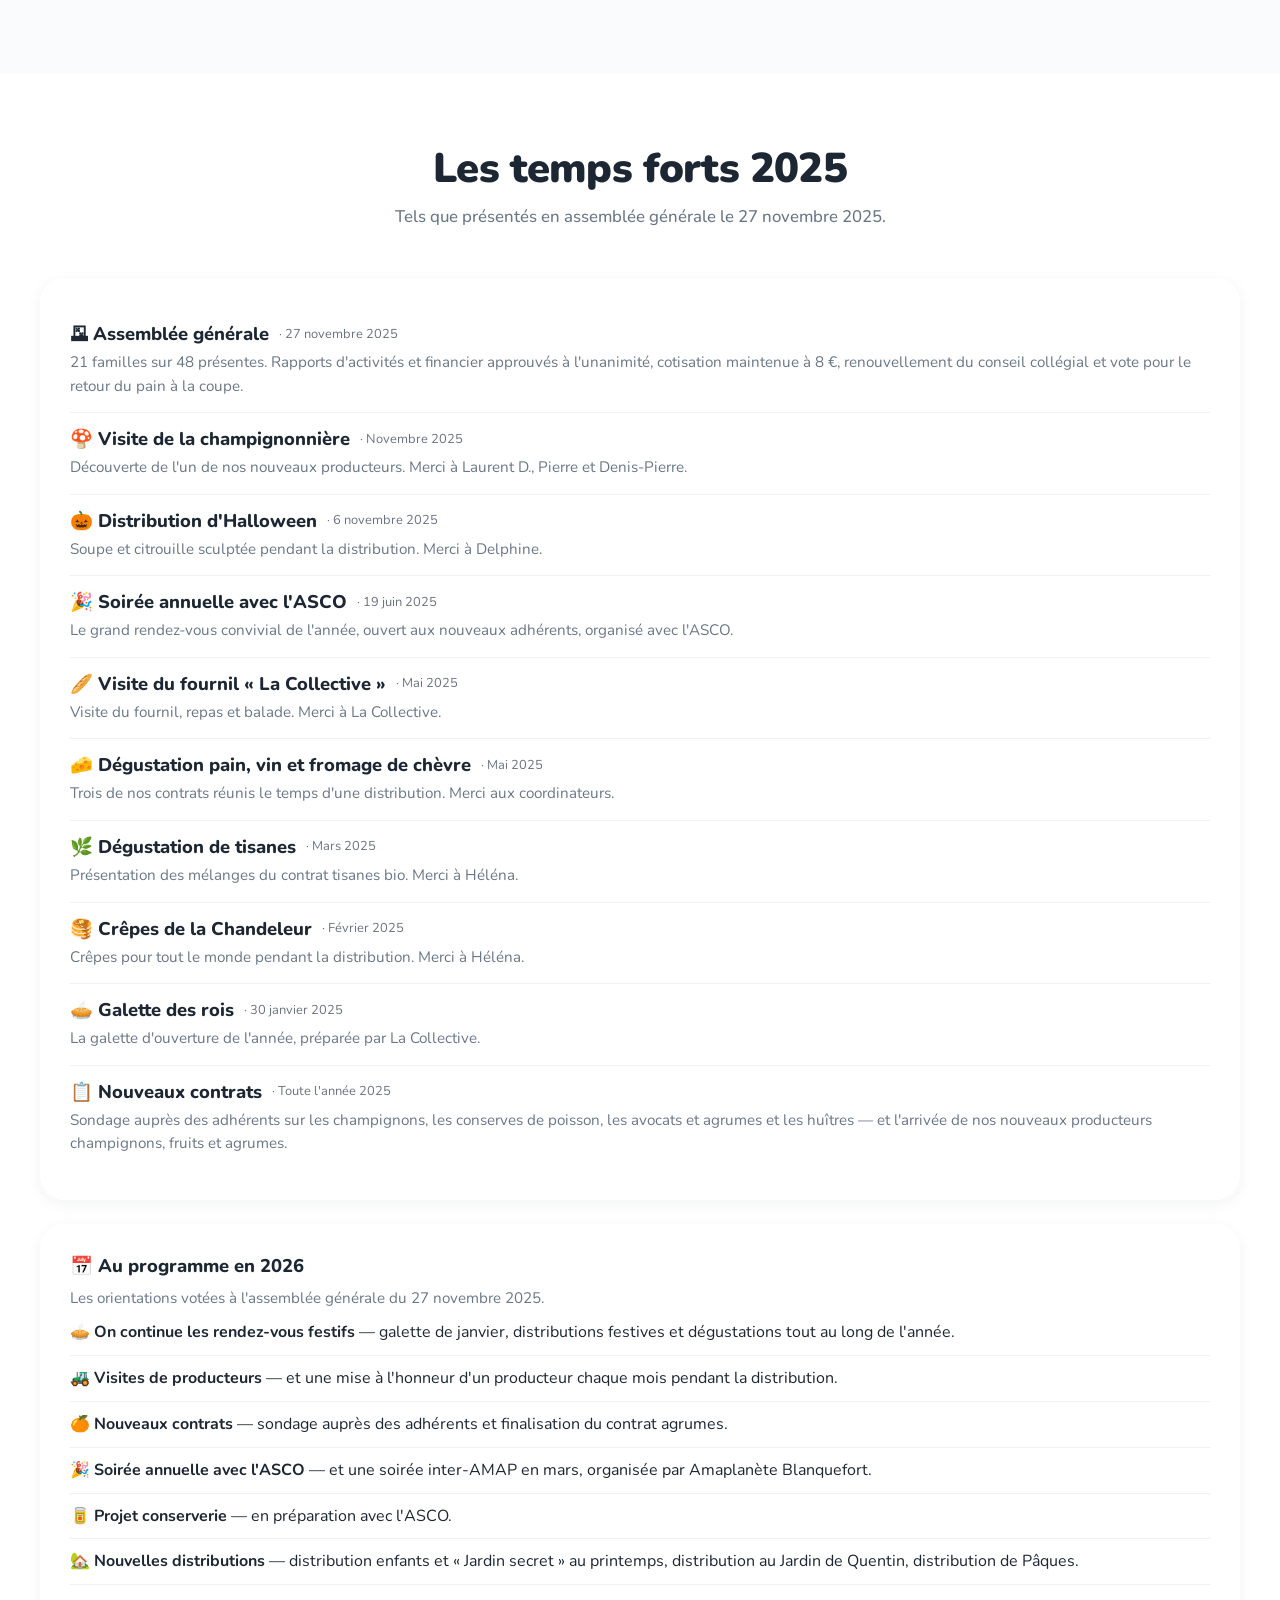
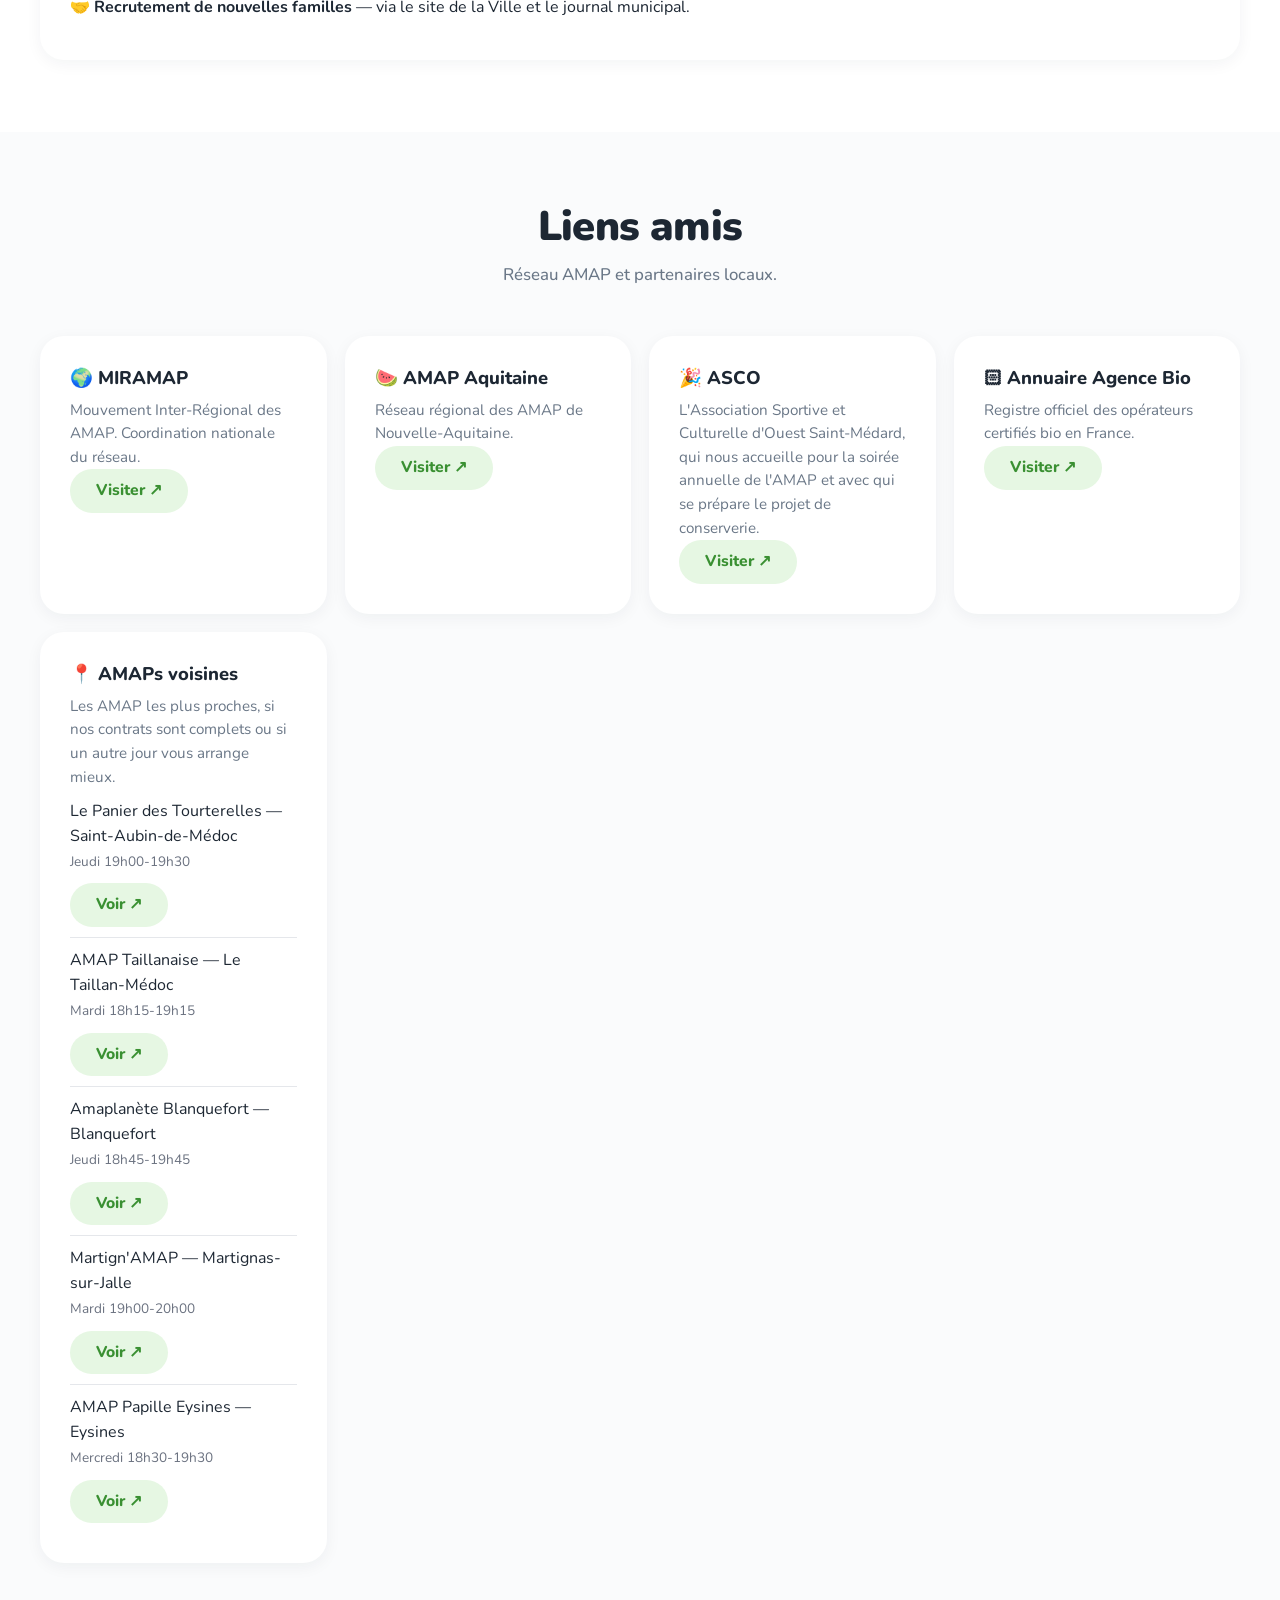
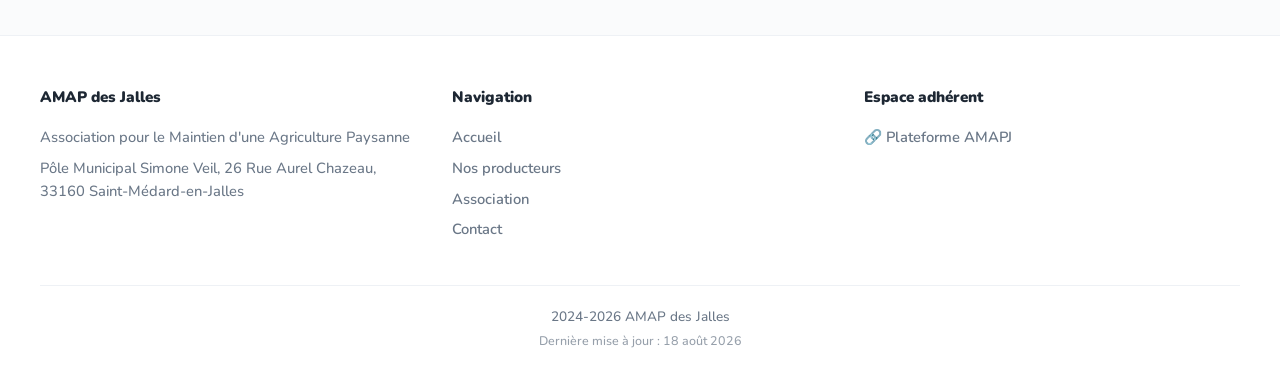
==== commit cfdf1bc8: "Association: contenu reel depuis les sources de l'AMAP Page asso.html finalisee a partir du Drive de" ====
--- a/asso.html
+++ b/asso.html
@@ -20,10 +20,33 @@
         .doc-list li { padding: 10px 0; border-bottom: 1px solid #e5e7eb; display: flex; justify-content: space-between; align-items: center; flex-wrap: wrap; gap: 10px; }
         .doc-list li:last-child { border-bottom: none; }
         .doc-meta { color: #6b7280; font-size: 0.85em; }
-        .trombi-grid { display: grid; grid-template-columns: repeat(auto-fill, minmax(180px, 1fr)); gap: 20px; }
+        .trombi-grid { display: grid; grid-template-columns: repeat(auto-fit, minmax(140px, 170px)); gap: 16px; }
         .trombi-card { text-align: center; padding: 20px; background: #f9fafb; border-radius: 8px; }
-        .trombi-photo { width: 100px; height: 100px; border-radius: 50%; background: #e5e7eb; margin: 0 auto 10px; display: flex; align-items: center; justify-content: center; font-size: 2em; color: #9ca3af; }
-        .placeholder-note { background: #fef3c7; border-left: 4px solid #f59e0b; padding: 12px 16px; border-radius: 4px; font-size: 0.9em; color: #78350f; }
+        .trombi-photo { width: 72px; height: 72px; border-radius: 50%; background: #e5e7eb; margin: 0 auto 10px; display: flex; align-items: center; justify-content: center; font-size: 2em; color: #9ca3af; }
+        .source-note { color: var(--mute); font-size: 0.85em; margin-top: 16px; }
+
+        /* Reperes cles de l'association */
+        .fact-grid { display: grid; grid-template-columns: repeat(auto-fit, minmax(190px, 1fr)); gap: 16px; }
+        .fact { background: var(--white); border: 1px solid var(--line); border-radius: 20px; padding: 18px 20px; }
+        .fact-value { font-weight: 900; font-size: 1.6rem; line-height: 1.15; color: var(--ink); }
+        .fact-label { text-transform: uppercase; letter-spacing: 0.04em; font-size: 0.78rem; font-weight: 700; color: var(--mute); margin-top: 4px; }
+
+        /* Reglement interieur : liste numerotee lisible */
+        .rules { counter-reset: rule; list-style: none; padding: 0; margin: 0; }
+        .rules li { counter-increment: rule; position: relative; padding: 12px 0 12px 46px; border-bottom: 1px solid var(--line); }
+        .rules li:last-child { border-bottom: none; }
+        .rules li::before { content: counter(rule); position: absolute; left: 0; top: 12px; width: 30px; height: 30px; border-radius: 50%; background: var(--green-soft); color: var(--green-dark); font-weight: 800; font-size: 0.85rem; display: flex; align-items: center; justify-content: center; }
+        .doc-status { display: inline-block; padding: 3px 10px; border-radius: 999px; background: var(--green-soft); color: var(--green-dark); font-size: 0.78rem; font-weight: 800; }
+
+        /* Statuts : articles */
+        .article-list { list-style: none; padding: 0; margin: 0; }
+        .article-list li { padding: 10px 0; border-bottom: 1px solid var(--line); }
+        .article-list li:last-child { border-bottom: none; }
+        .article-list strong { color: var(--ink); }
+
+        /* Trombinoscope */
+        .trombi-card h4 { margin: 0 0 4px; }
+        .trombi-role { display: inline-block; padding: 3px 10px; border-radius: 999px; background: var(--green-soft); color: var(--green-dark); font-size: 0.75rem; font-weight: 800; }
 
         /* Frise annuelle horizontale (galerie) */
         .timeline-wrap { overflow-x: auto; padding: 30px 10px 20px; }
@@ -63,42 +86,14 @@
         .timeline-event strong { display: block; color: #111827; margin-bottom: 2px; }
 
         /* Galerie */
-        .gallery-grid { display: grid; grid-template-columns: repeat(auto-fill, minmax(220px, 1fr)); gap: 16px; }
-        .gallery-item {
-            aspect-ratio: 4/3;
-            background: linear-gradient(135deg, #f3f4f6 0%, #e5e7eb 100%);
-            border-radius: 8px;
-            display: flex;
-            align-items: center;
-            justify-content: center;
-            font-size: 2.5em;
-            color: #9ca3af;
-            cursor: pointer;
-            overflow: hidden;
-            position: relative;
-            transition: transform 0.2s;
-        }
-        .gallery-item:hover { transform: scale(1.02); }
-        .gallery-item img { width: 100%; height: 100%; object-fit: cover; }
-        .gallery-caption {
-            position: absolute;
-            bottom: 0;
-            left: 0;
-            right: 0;
-            background: rgba(0, 0, 0, 0.65);
-            color: white;
-            padding: 6px 10px;
-            font-size: 0.8em;
-        }
-        .event-block { margin-bottom: 40px; }
+        .event-block { padding: 14px 0; border-bottom: 1px solid var(--line); }
+        .event-block:last-child { border-bottom: none; }
+        .event-block h3 { margin: 0 0 6px; }
+        .event-block p { margin: 0; color: var(--mute); }
         .event-block h3 { display: flex; align-items: center; gap: 10px; }
         .event-block h3 .event-date { color: #6b7280; font-size: 0.7em; font-weight: 400; }
 
         /* Lightbox <dialog> */
-        dialog.lightbox { border: none; padding: 0; background: transparent; max-width: 95vw; max-height: 95vh; }
-        dialog.lightbox::backdrop { background: rgba(0, 0, 0, 0.85); }
-        dialog.lightbox img { max-width: 90vw; max-height: 85vh; display: block; border-radius: 8px; }
-        dialog.lightbox .close { position: absolute; top: 10px; right: 10px; background: white; border: none; border-radius: 50%; width: 36px; height: 36px; font-size: 1.4em; cursor: pointer; }
     </style>
 </head>
 
@@ -133,8 +128,8 @@
     <section class="hero" style="padding: 50px 20px;">
         <div class="hero-content">
             <h1>L'association</h1>
-            <p>AMAP des Jalles &mdash; Association loi 1901, gouvernance collégiale, distribution chaque jeudi au Pôle
-                Municipal Simone Veil.</p>
+            <p>AMAP des Jalles &mdash; association loi 1901 fondée le 9 février 2012, administrée par un conseil
+                collégial de 12 amapien&middot;ne&middot;s. Distribution chaque jeudi au Pôle Municipal Simone Veil.</p>
         </div>
     </section>
 
@@ -142,6 +137,7 @@
     <section class="section">
         <div class="container">
             <nav class="asso-toc" aria-label="Sommaire">
+                <a href="#reperes">Repères</a>
                 <a href="#reglement">Règlement</a>
                 <a href="#statuts">Statuts</a>
                 <a href="#charte">Charte</a>
@@ -153,75 +149,208 @@
         </div>
     </section>
 
+    <!-- Repères -->
+    <section class="section" id="reperes">
+        <div class="container">
+            <div class="section-title">
+                <h2>L'association en bref</h2>
+                <p>Les repères de l'AMAP des Jalles, à jour de l'assemblée générale du 27 novembre 2025.</p>
+            </div>
+            <div class="fact-grid">
+                <div class="fact">
+                    <div class="fact-value">9 février 2012</div>
+                    <div class="fact-label">Assemblée constitutive</div>
+                </div>
+                <div class="fact">
+                    <div class="fact-value">48 familles</div>
+                    <div class="fact-label">Adhérentes en 2025</div>
+                </div>
+                <div class="fact">
+                    <div class="fact-value">12 membres</div>
+                    <div class="fact-label">Conseil collégial</div>
+                </div>
+                <div class="fact">
+                    <div class="fact-value">8 &euro; / an</div>
+                    <div class="fact-label">Cotisation 2026</div>
+                </div>
+            </div>
+            <div class="card mt-20">
+                <h3>&#127963; Identité de l'association</h3>
+                <ul class="article-list">
+                    <li><strong>Dénomination</strong> &mdash; AMAP DES JALLES, Association pour le Maintien de
+                        l'Agriculture Paysanne de Saint-Médard-en-Jalles.</li>
+                    <li><strong>Forme</strong> &mdash; association loi 1901 à but non lucratif, durée illimitée,
+                        gestion désintéressée. L'association n'achète ni ne vend de denrées.</li>
+                    <li><strong>Siège social</strong> &mdash; Mairie de Saint-Médard-en-Jalles, DACAJ, Place de
+                        l'Hôtel de Ville, CS 60022, 33167 Saint-Médard-en-Jalles.</li>
+                    <li><strong>Lieu de distribution</strong> &mdash; Pôle Municipal Simone Veil, 26 rue Aurel
+                        Chazeau, 33160 Saint-Médard-en-Jalles &mdash; chaque jeudi de 19h à 19h45.</li>
+                    <li><strong>Gouvernance</strong> &mdash; conseil collégial de douze membres élus en assemblée
+                        générale, renouvelé par tiers chaque année. Le bureau est désigné au sein du collège.</li>
+                    <li><strong>Producteurs</strong> &mdash; membres de droit de l'association, exempts de
+                        cotisation et sans droit de vote.</li>
+                </ul>
+            </div>
+        </div>
+    </section>
+
     <!-- Règlement -->
     <section class="section section-light" id="reglement">
         <div class="container">
             <div class="section-title">
                 <h2>Règlement intérieur</h2>
                 <p>Règles de fonctionnement de l'AMAP, droits et devoirs des adhérents.</p>
+            </div>
+            <div class="card">
+                <p><span class="doc-status">En vigueur depuis le 1<sup>er</sup> mars 2025</span></p>
+                <ol class="rules mt-20">
+                    <li>Adhérer à l'AMAP, c'est en accepter le fonctionnement défini par ses statuts et le présent
+                        règlement.</li>
+                    <li>L'adhésion implique l'inscription préalable sur la liste d'attente. Toute nouvelle adhésion
+                        est validée par le conseil collégial. Priorité est donnée aux habitants de
+                        Saint-Médard-en-Jalles.</li>
+                    <li>La communication de l'association se fait principalement par courriel.</li>
+                    <li>La prise de contrat se fait sur l'outil numérique AMAPJ&nbsp;:
+                        <a href="https://s2.amapj.fr/p/saint-medard-en-jalles" target="_blank"
+                            rel="noopener">s2.amapj.fr/p/saint-medard-en-jalles</a>.
+                    </li>
+                    <li>Obligation de souscrire au moins deux contrats réguliers (maraîcher, pommes, œufs, fromages,
+                        pains, poulets, poissons).</li>
+                    <li>La distribution a lieu le jeudi de 19h à 19h45.</li>
+                    <li>Une permanence est assurée par 2 personnes chaque semaine, selon le planning établi par
+                        inscription sur
+                        <a href="https://s2.amapj.fr/p/saint-medard-en-jalles#!/mes_permanences" target="_blank"
+                            rel="noopener">AMAPJ &mdash; mes permanences</a>.
+                    </li>
+                    <li>La permanence consiste à venir à 18h45 le jeudi&nbsp;: préparer les tables et les feuilles
+                        d'émargement, aider les producteurs au déchargement, accueillir les personnes qui se
+                        renseignent, nettoyer et ranger en fin de distribution, fermer le cadenas.</li>
+                    <li>Remplacement&nbsp;: la personne empêchée doit trouver elle-même son remplaçant et vérifier
+                        qu'elle est effectivement remplacée.</li>
+                    <li>Produits oubliés en fin de distribution&nbsp;: à partir de 19h30, les personnes de
+                        permanence appellent les amapiens concernés (liste dans le classeur) et laissent un message
+                        si besoin. Le produit est conservé dans de bonnes conditions d'hygiène si possible&nbsp;;
+                        sans retour dans un délai raisonnable, il est donné ou consommé pour éviter la perte. Aucun
+                        reproche ne pourra être fait aux personnes de permanence.</li>
+                    <li>En cas d'absence, informer précisément la personne qui vient chercher le panier à votre
+                        place, avec une liste détaillée.</li>
+                    <li>Lors de l'enlèvement des produits, il est impératif de signer les feuilles d'émargement
+                        correspondantes.</li>
+                    <li>Les amapiens de permanence portent les tabliers mis à leur disposition, pour être mieux
+                        identifiés.</li>
+                    <li>La liste de diffusion sert uniquement à informer sur le fonctionnement de l'AMAP. Toute
+                        autre communication est à proscrire.</li>
+                    <li>En cas de rupture dans la production, les amapiens acceptent des paniers moindres, compensés
+                        plus tard &mdash; ou pas de panier du tout, compensé ou non.</li>
+                    <li>En cas de problème sur un produit, communiquer d'abord avec le coordinateur concerné. Aucune
+                        polémique ne sera acceptée sur la liste de diffusion.</li>
+                    <li>Tout manquement aux règles pourra entraîner l'exclusion de l'amapien après un premier rappel
+                        à l'ordre, sans compensation. Les chèques émis restent la propriété du producteur.</li>
+                    <li>Le montant de la cotisation annuelle forfaitaire est fixé par le conseil collégial et validé
+                        par l'assemblée générale. Elle est payable par chèque à l'ordre de AMAP DES JALLES entre le
+                        1<sup>er</sup> et le 31 décembre pour l'année suivante.</li>
+                </ol>
+                <ul class="doc-list mt-20">
+                    <li>
+                        <span>&#128221; Règlement intérieur &mdash; version signable (coupon d'adhésion)</span>
+                        <span><a href="documents/reglement-interieur.pdf" class="btn btn-secondary">Télécharger
+                                PDF</a></span>
+                    </li>
+                </ul>
+            </div>
+        </div>
+    </section>
+
+    <!-- Statuts -->
+    <section class="section" id="statuts">
+        <div class="container">
+            <div class="section-title">
+                <h2>Statuts</h2>
+                <p>Statuts de l'association loi 1901, adoptés le 17 janvier 2012 et approuvés à l'unanimité par
+                    l'assemblée générale constitutive du 9 février 2012.</p>
+            </div>
+            <div class="card">
+                <h3>&#128220; Objet de l'association (article 2)</h3>
+                <ul class="article-list">
+                    <li>Regrouper des consommateurs conscients et désireux de s'impliquer dans l'économie solidaire
+                        et dans la qualité de leur alimentation.</li>
+                    <li>Respecter et faire respecter les principes de l'agriculture paysanne&nbsp;: promouvoir une
+                        agriculture durable, socialement équitable et écologiquement saine&nbsp;; passer un contrat
+                        écrit entre chaque consommateur et le(s) producteur(s), basé sur un engagement réciproque.
+                    </li>
+                    <li>Mettre en relation les adhérents et les producteurs, en organisant les relations entre
+                        partenaires et la distribution des produits dans le cadre d'une gestion désintéressée.
+                        L'association ne participe pas à l'achat et à la vente des denrées.</li>
+                    <li>(Re)créer un lien social entre monde urbain et monde rural&nbsp;: visites et ateliers
+                        découverte à la ferme, réunions thématiques.</li>
+                </ul>
+            </div>
+            <div class="card mt-20">
+                <h3>&#128203; Les 13 articles en résumé</h3>
+                <ul class="article-list">
+                    <li><strong>Art. 1 &mdash; Dénomination</strong> : « AMAP DES JALLES », Association pour le
+                        Maintien de l'Agriculture Paysanne de Saint-Médard-en-Jalles.</li>
+                    <li><strong>Art. 3 &mdash; Siège social</strong> : Mairie de Saint-Médard-en-Jalles (DACAJ),
+                        transférable sur décision du conseil collégial.</li>
+                    <li><strong>Art. 4 &mdash; Durée</strong> : illimitée.</li>
+                    <li><strong>Art. 5 &mdash; Composition</strong> : seules des personnes physiques adhèrent. Les
+                        membres actifs, dits « consom'acteurs », approuvent la charte des AMAP, respectent le
+                        règlement intérieur, s'impliquent dans la vie de l'association et s'engagent chaque saison à
+                        acheter une part de la production. Radiation pour démission, décès, non-paiement de la
+                        cotisation, non-respect des engagements ou de la charte, ou motif grave.</li>
+                    <li><strong>Art. 6 &mdash; Ressources</strong> : adhésions, dons, subventions. Le montant de la
+                        cotisation est fixé chaque année par l'assemblée générale ordinaire, sur proposition du
+                        conseil collégial.</li>
+                    <li><strong>Art. 7 &mdash; Conseil collégial</strong> : douze membres volontaires élus par
+                        l'assemblée générale, en charge de la comptabilité, du secrétariat et de l'administration.
+                        Renouvelé par tiers chaque année, membres sortants rééligibles, au moins deux réunions par
+                        an.</li>
+                    <li><strong>Art. 8 &amp; 9 &mdash; Assemblée générale ordinaire</strong> : une fois par an,
+                        convoquée par courriel au moins quinze jours à l'avance avec l'ordre du jour. Elle entend
+                        les rapports moral et financier, approuve les comptes et renouvelle le conseil collégial.
+                    </li>
+                    <li><strong>Art. 10 &mdash; Modification des statuts</strong> : uniquement en assemblée générale
+                        extraordinaire, convoquée par plus de la moitié du conseil collégial ou le tiers des
+                        adhérents.</li>
+                    <li><strong>Art. 11 &mdash; Vote</strong> : décisions prises à la majorité des membres actifs
+                        présents, sans condition de quorum.</li>
+                    <li><strong>Art. 12 &mdash; Règlement intérieur</strong> : établi par le conseil collégial pour
+                        fixer les points non précisés dans les statuts.</li>
+                    <li><strong>Art. 13 &mdash; Dissolution</strong> : prononcée uniquement par une assemblée
+                        générale extraordinaire convoquée à cet effet.</li>
+                </ul>
+                <ul class="doc-list mt-20">
+                    <li>
+                        <span>&#128209; Statuts de l'AMAP des Jalles &mdash; 17 janvier 2012</span>
+                        <span><a href="documents/statuts-2012.pdf" class="btn btn-secondary">Télécharger PDF</a></span>
+                    </li>
+                </ul>
+            </div>
+        </div>
+    </section>
+
+    <!-- Charte -->
+    <section class="section section-light" id="charte">
+        <div class="container">
+            <div class="section-title">
+                <h2>Charte des AMAP</h2>
+                <p>Les principes fondateurs du mouvement AMAP, que nos statuts reprennent à l'article 2 et que
+                    chaque adhérent approuve en rejoignant l'association.</p>
             </div>
             <div class="card">
                 <ul class="doc-list">
                     <li>
-                        <span>&#128221; Règlement intérieur &mdash; version à jour</span>
-                        <span><a href="documents/reglement-interieur.pdf" class="btn btn-secondary">Télécharger PDF</a>
-                            <span class="doc-meta">(à déposer)</span></span>
-                    </li>
-                    <li>
-                        <span>&#128247; Clause droit à l'image</span>
-                        <span><a href="documents/droit-image.pdf" class="btn btn-secondary">Télécharger PDF</a>
-                            <span class="doc-meta">(à déposer)</span></span>
-                    </li>
-                </ul>
-                <p class="placeholder-note mt-20">
-                    <strong>À valider en CC :</strong> la clause droit à l'image sera-t-elle intégrée au règlement ou
-                    fournie comme document séparé à signer lors de l'adhésion ?
-                </p>
-            </div>
-        </div>
-    </section>
-
-    <!-- Statuts -->
-    <section class="section" id="statuts">
-        <div class="container">
-            <div class="section-title">
-                <h2>Statuts</h2>
-                <p>Statuts de l'association loi 1901.</p>
-            </div>
-            <div class="card">
-                <ul class="doc-list">
-                    <li>
-                        <span>&#128209; Statuts de l'AMAP des Jalles</span>
-                        <span><a href="documents/statuts.pdf" class="btn btn-secondary">Télécharger PDF</a>
-                            <span class="doc-meta">(à déposer)</span></span>
-                    </li>
-                </ul>
-            </div>
-        </div>
-    </section>
-
-    <!-- Charte -->
-    <section class="section section-light" id="charte">
-        <div class="container">
-            <div class="section-title">
-                <h2>Charte des AMAP</h2>
-                <p>Les principes fondateurs du mouvement AMAP, partagés par notre association.</p>
-            </div>
-            <div class="card">
-                <ul class="doc-list">
-                    <li>
-                        <span>&#128214; Charte des AMAP (MIRAMAP)</span>
+                        <span>&#128214; Charte des AMAP &mdash; version de mars 2014 (MIRAMAP)</span>
                         <span>
-                            <a href="https://miramap.org/IMG/pdf/charte_des_amap_mars_2014.pdf" target="_blank"
+                            <a href="https://amapartage.fr/images/imagesCK/files/ressources/cont3/f4_charte-des-amap-mars-2014.pdf" target="_blank"
                                 rel="noopener" class="btn btn-secondary">Charte officielle &#8599;</a>
                         </span>
                     </li>
-                    <li>
-                        <span>&#127807; Charte locale AMAP des Jalles</span>
-                        <span><a href="documents/charte-locale.pdf" class="btn btn-secondary">Télécharger PDF</a>
-                            <span class="doc-meta">(à déposer)</span></span>
-                    </li>
-                </ul>
+                </ul>
+                <p class="source-note">
+                    L'AMAP des Jalles n'a pas de charte locale distincte&nbsp;: c'est la charte nationale de 2014
+                    qui fait référence, complétée par nos statuts et notre règlement intérieur.
+                </p>
             </div>
         </div>
     </section>
@@ -231,27 +360,78 @@
         <div class="container">
             <div class="section-title">
                 <h2>Assemblées Générales</h2>
-                <p>Comptes-rendus des AG annuelles et réunions de collège.</p>
+                <p>Comptes-rendus des assemblées générales annuelles.</p>
             </div>
             <div class="card">
-                <ul class="doc-list">
-                    <li>
-                        <span>&#128197; AG 2025</span>
-                        <span><a href="documents/ag-2025.pdf" class="btn btn-secondary">Compte-rendu PDF</a>
-                            <span class="doc-meta">(à déposer)</span></span>
-                    </li>
-                    <li>
-                        <span>&#128197; AG 2024</span>
-                        <span><a href="documents/ag-2024.pdf" class="btn btn-secondary">Compte-rendu PDF</a>
-                            <span class="doc-meta">(à déposer)</span></span>
-                    </li>
-                    <li>
-                        <span>&#128197; AG 2023</span>
-                        <span><a href="documents/ag-2023.pdf" class="btn btn-secondary">Compte-rendu PDF</a>
-                            <span class="doc-meta">(à déposer)</span></span>
-                    </li>
-                </ul>
-            </div>
+                <h3>&#128499; AG du 27 novembre 2025</h3>
+                <div class="fact-grid mt-20">
+                    <div class="fact">
+                        <div class="fact-value">21 / 48</div>
+                        <div class="fact-label">Familles présentes</div>
+                    </div>
+                    <div class="fact">
+                        <div class="fact-value">260,46 &euro;</div>
+                        <div class="fact-label">Trésorerie au 27/11/2025</div>
+                    </div>
+                    <div class="fact">
+                        <div class="fact-value">8 &euro;</div>
+                        <div class="fact-label">Cotisation maintenue pour 2026</div>
+                    </div>
+                </div>
+                <ul class="article-list mt-20">
+                    <li><strong>Rapport d'activités</strong> approuvé à l'unanimité&nbsp;: 21 voix pour, 0 contre, 0
+                        abstention.</li>
+                    <li><strong>Rapport financier</strong> approuvé à l'unanimité&nbsp;: 828,81 &euro; de charges
+                        (assurance MAIF, abonnement AMAPJ, soirée galette, fête de l'AMAP, animation soupe,
+                        hébergement du site) pour 1 089,27 &euro; de recettes.</li>
+                    <li><strong>Conseil collégial</strong> renouvelé à l'unanimité, avec l'arrivée d'un nouveau
+                        membre&nbsp;; le bureau est ensuite désigné au sein du collège.</li>
+                </ul>
+            </div>
+            <div class="card mt-20">
+                <h3>&#128197; AG du 19 décembre 2024</h3>
+                <div class="fact-grid mt-20">
+                    <div class="fact">
+                        <div class="fact-value">21 / 53</div>
+                        <div class="fact-label">Familles présentes</div>
+                    </div>
+                    <div class="fact">
+                        <div class="fact-value">718,97 &euro;</div>
+                        <div class="fact-label">Trésorerie au 19/12/2024</div>
+                    </div>
+                    <div class="fact">
+                        <div class="fact-value">8 &euro;</div>
+                        <div class="fact-label">Cotisation maintenue pour 2025</div>
+                    </div>
+                </div>
+                <ul class="article-list mt-20">
+                    <li><strong>Rapports d'activités et financier</strong> approuvés à l'unanimité&nbsp;: 21 voix
+                        pour, 0 contre, 0 abstention. Charges 361,81 &euro; pour 1 080,78 &euro; de recettes.</li>
+                    <li><strong>Temps forts 2024</strong>&nbsp;: visite du producteur de poulets avec repas sur
+                        place et visite du producteur de pommes le 12 juin, auberge espagnole au Café d'Abord avec
+                        le groupe Tab'asco le 4 juillet.</li>
+                    <li><strong>Conseil collégial</strong> renouvelé par moitié, six nouveaux membres élus par 20
+                        voix pour.</li>
+                </ul>
+            </div>
+
+            <div class="card mt-20">
+                <h3>&#128200; L'AMAP au fil des ans</h3>
+                <p>Nombre de familles adhérentes, tel que présenté en assemblée générale.</p>
+                <ul class="article-list">
+                    <li><strong>2025</strong> &mdash; 48 familles</li>
+                    <li><strong>2024</strong> &mdash; 53 familles</li>
+                    <li><strong>2023</strong> &mdash; 57 familles</li>
+                    <li><strong>2022</strong> &mdash; 58 familles</li>
+                    <li><strong>2021</strong> &mdash; 53 familles</li>
+                </ul>
+            </div>
+
+            <p class="source-note">
+                Les procès-verbaux complets sont consultables auprès du conseil collégial&nbsp;: ils nomment
+                l'ensemble des membres et ne sont donc pas publiés en ligne. Les assemblées antérieures à 2024
+                n'ont pas de compte-rendu archivé, seulement des tableaux de chiffres.
+            </p>
         </div>
     </section>
 
@@ -260,34 +440,91 @@
         <div class="container">
             <div class="section-title">
                 <h2>Le Collège</h2>
-                <p>Les bénévoles qui font vivre l'AMAP au quotidien.</p>
-            </div>
+                <p>Les douze bénévoles élus à l'assemblée générale du 27 novembre 2025 pour administrer l'AMAP
+                    en 2026.</p>
+            </div>
+            <h3 style="text-align: center; margin-bottom: 20px;">Le bureau</h3>
             <div class="trombi-grid">
                 <div class="trombi-card">
                     <div class="trombi-photo">&#128100;</div>
-                    <h4>Référent légumes</h4>
-                    <p class="doc-meta">(nom à renseigner)</p>
-                </div>
-                <div class="trombi-card">
-                    <div class="trombi-photo">&#128100;</div>
-                    <h4>Trésorier</h4>
-                    <p class="doc-meta">(nom à renseigner)</p>
-                </div>
-                <div class="trombi-card">
-                    <div class="trombi-photo">&#128100;</div>
-                    <h4>Secrétaire</h4>
-                    <p class="doc-meta">(nom à renseigner)</p>
-                </div>
-                <div class="trombi-card">
-                    <div class="trombi-photo">&#128100;</div>
-                    <h4>Référent communication</h4>
-                    <p class="doc-meta">(nom à renseigner)</p>
-                </div>
-            </div>
-            <p class="placeholder-note mt-20">
-                Les photos et noms des membres du collège seront complétés après validation et accord écrit des
-                intéressés (droit à l'image).
-            </p>
+                    <h4>Laurent P.</h4>
+                    <span class="trombi-role">Président</span>
+                </div>
+                <div class="trombi-card">
+                    <div class="trombi-photo">&#128100;</div>
+                    <h4>Thierry B.</h4>
+                    <span class="trombi-role">Trésorier</span>
+                </div>
+                <div class="trombi-card">
+                    <div class="trombi-photo">&#128100;</div>
+                    <h4>Delphine L.</h4>
+                    <span class="trombi-role">Secrétaire</span>
+                </div>
+            </div>
+
+            <h3 style="text-align: center; margin: 40px 0 20px;">Les autres membres du conseil collégial</h3>
+            <div class="trombi-grid">
+                <div class="trombi-card">
+                    <div class="trombi-photo">&#128100;</div>
+                    <h4>Clémentine B.</h4>
+                    <span class="trombi-role">Depuis 2018</span>
+                </div>
+                <div class="trombi-card">
+                    <div class="trombi-photo">&#128100;</div>
+                    <h4>Anouk C.</h4>
+                    <span class="trombi-role">Depuis 2020</span>
+                </div>
+                <div class="trombi-card">
+                    <div class="trombi-photo">&#128100;</div>
+                    <h4>Charlène C.</h4>
+                    <span class="trombi-role">Depuis 2020</span>
+                </div>
+                <div class="trombi-card">
+                    <div class="trombi-photo">&#128100;</div>
+                    <h4>Laurence B.</h4>
+                    <span class="trombi-role">Depuis 2022</span>
+                </div>
+                <div class="trombi-card">
+                    <div class="trombi-photo">&#128100;</div>
+                    <h4>Héléna B.</h4>
+                    <span class="trombi-role">Depuis 2024</span>
+                </div>
+                <div class="trombi-card">
+                    <div class="trombi-photo">&#128100;</div>
+                    <h4>Aline C.</h4>
+                    <span class="trombi-role">Depuis 2025</span>
+                </div>
+                <div class="trombi-card">
+                    <div class="trombi-photo">&#128100;</div>
+                    <h4>Emmanuelle M.</h4>
+                    <span class="trombi-role">Depuis 2025</span>
+                </div>
+                <div class="trombi-card">
+                    <div class="trombi-photo">&#128100;</div>
+                    <h4>Patrick W.</h4>
+                    <span class="trombi-role">Depuis 2025</span>
+                </div>
+                <div class="trombi-card">
+                    <div class="trombi-photo">&#128100;</div>
+                    <h4>Denis-Pierre M.</h4>
+                    <span class="trombi-role">Depuis 2025</span>
+                </div>
+            </div>
+
+            <div class="card mt-20">
+                <h3>&#129530; Les coordinateurs de contrats</h3>
+                <p>Chaque contrat a son coordinateur&nbsp;: c'est un adhérent qui veut participer à la vie de
+                    l'AMAP et qui fait le lien avec le producteur. Il récupère les informations du producteur
+                    (produits, prix, conditionnement, livraisons), met en place le contrat sur AMAPJ, collecte
+                    contrats et chèques, transmet les règlements au producteur à chaque période et relaie les aléas
+                    de distribution. En prime&nbsp;: organiser une visite chez le producteur et présenter le bilan
+                    de son contrat en assemblée générale.</p>
+                <p>Dix-sept contrats sont coordonnés en 2026&nbsp;: légumes, pain, œufs, fromages de chèvre,
+                    poulet, bœuf, agneau, poisson, pommes, kiwis, noix, châtaignes, champignons, miel, vin,
+                    tisanes et savon.</p>
+                <p class="doc-meta">Pour joindre un coordinateur, passez par la page
+                    <a href="contact.html">Contact</a> ou demandez lors d'une distribution.</p>
+            </div>
         </div>
     </section>
 
@@ -295,11 +532,13 @@
     <section class="section" id="galerie">
         <div class="container">
             <div class="section-title">
-                <h2>Galerie</h2>
-                <p>Retour en images sur les temps forts de l'AMAP : AG, visites de fermes, fêtes, ateliers.</p>
+                <h2>La vie de l'AMAP</h2>
+                <p>Les temps forts de l'association : assemblée générale, visites de fermes, distributions
+                    festives et dégustations.</p>
             </div>
             <h3 style="text-align: center; margin-bottom: 10px;">Frise annuelle</h3>
-            <p style="text-align: center; color: #6b7280; margin-bottom: 10px;">Les temps forts d'une année à l'AMAP des Jalles.</p>
+            <p style="text-align: center; color: var(--mute); margin-bottom: 10px;">Le rythme d'une année à
+                l'AMAP des Jalles, tel qu'il s'est installé au fil des saisons.</p>
             <div class="timeline-wrap">
                 <div class="timeline" id="timeline"></div>
             </div>
@@ -310,18 +549,33 @@
     <section class="section section-light">
         <div class="container">
             <div class="section-title">
-                <h2>Événements 2025-2026</h2>
-                <p>Les moments marquants de l'année. Cliquez sur une vignette pour l'agrandir.</p>
+                <h2>Les temps forts 2025</h2>
+                <p>Tels que présentés en assemblée générale le 27 novembre 2025.</p>
             </div>
             <div id="eventsContainer"></div>
-        </div>
-    </section>
-
-    <!-- Lightbox galerie -->
-    <dialog class="lightbox" id="lightbox">
-        <button class="close" aria-label="Fermer" onclick="document.getElementById('lightbox').close()">&times;</button>
-        <img id="lightboxImg" alt="">
-    </dialog>
+
+            <div class="card mt-20">
+                <h3>&#128197; Au programme en 2026</h3>
+                <p>Les orientations votées à l'assemblée générale du 27 novembre 2025.</p>
+                <ul class="article-list">
+                    <li><strong>&#129383; On continue les rendez-vous festifs</strong> &mdash; galette de
+                        janvier, distributions festives et dégustations tout au long de l'année.</li>
+                    <li><strong>&#128668; Visites de producteurs</strong> &mdash; et une mise à l'honneur
+                        d'un producteur chaque mois pendant la distribution.</li>
+                    <li><strong>&#127818; Nouveaux contrats</strong> &mdash; sondage auprès des adhérents et
+                        finalisation du contrat agrumes.</li>
+                    <li><strong>&#127881; Soirée annuelle avec l'ASCO</strong> &mdash; et une soirée
+                        inter-AMAP en mars, organisée par Amaplanète Blanquefort.</li>
+                    <li><strong>&#129387; Projet conserverie</strong> &mdash; en préparation avec l'ASCO.</li>
+                    <li><strong>&#127969; Nouvelles distributions</strong> &mdash; distribution enfants et
+                        « Jardin secret » au printemps, distribution au Jardin de Quentin, distribution de
+                        Pâques.</li>
+                    <li><strong>&#129309; Recrutement de nouvelles familles</strong> &mdash; via le site de la
+                        Ville et le journal municipal.</li>
+                </ul>
+            </div>
+        </div>
+    </section>
 
     <!-- Liens Amis -->
     <section class="section" id="liens-amis">
@@ -339,7 +593,14 @@
                 <div class="card">
                     <h3>&#127817; AMAP Aquitaine</h3>
                     <p>Réseau régional des AMAP de Nouvelle-Aquitaine.</p>
-                    <a href="https://amap-aquitaine.org/" target="_blank" rel="noopener" class="btn btn-secondary">Visiter &#8599;</a>
+                    <a href="https://www.amap-aquitaine.org/" target="_blank" rel="noopener" class="btn btn-secondary">Visiter &#8599;</a>
+                </div>
+                <div class="card">
+                    <h3>&#127881; ASCO</h3>
+                    <p>L'Association Sportive et Culturelle d'Ouest Saint-Médard, qui nous accueille pour la
+                        soirée annuelle de l'AMAP et avec qui se prépare le projet de conserverie.</p>
+                    <a href="https://association-asco.com/" target="_blank" rel="noopener"
+                        class="btn btn-secondary">Visiter &#8599;</a>
                 </div>
                 <div class="card">
                     <h3>&#127995; Annuaire Agence Bio</h3>
@@ -348,8 +609,40 @@
                 </div>
                 <div class="card">
                     <h3>&#128205; AMAPs voisines</h3>
-                    <p>Liste des AMAPs voisines (Eysines, Le Taillan, Mérignac, Saint-Aubin&hellip;) à déposer.</p>
-                    <p class="doc-meta">(à compléter)</p>
+                    <p>Les AMAP les plus proches, si nos contrats sont complets ou si un autre jour vous arrange
+                        mieux.</p>
+                    <ul class="doc-list">
+                        <li>
+                            <span>Le Panier des Tourterelles &mdash; Saint-Aubin-de-Médoc<br>
+                                <span class="doc-meta">Jeudi 19h00-19h30</span></span>
+                            <span><a href="http://panier.tourterelles.free.fr/amap/" target="_blank"
+                                    rel="noopener" class="btn btn-secondary">Voir &#8599;</a></span>
+                        </li>
+                        <li>
+                            <span>AMAP Taillanaise &mdash; Le Taillan-Médoc<br>
+                                <span class="doc-meta">Mardi 18h15-19h15</span></span>
+                            <span><a href="http://amaptaillanaise.blogspot.com/" target="_blank" rel="noopener"
+                                    class="btn btn-secondary">Voir &#8599;</a></span>
+                        </li>
+                        <li>
+                            <span>Amaplanète Blanquefort &mdash; Blanquefort<br>
+                                <span class="doc-meta">Jeudi 18h45-19h45</span></span>
+                            <span><a href="http://www.amaplaneteblanquefort.fr/wordpress/" target="_blank"
+                                    rel="noopener" class="btn btn-secondary">Voir &#8599;</a></span>
+                        </li>
+                        <li>
+                            <span>Martign'AMAP &mdash; Martignas-sur-Jalle<br>
+                                <span class="doc-meta">Mardi 19h00-20h00</span></span>
+                            <span><a href="https://camap.amap44.org/group/2679" target="_blank" rel="noopener"
+                                    class="btn btn-secondary">Voir &#8599;</a></span>
+                        </li>
+                        <li>
+                            <span>AMAP Papille Eysines &mdash; Eysines<br>
+                                <span class="doc-meta">Mercredi 18h30-19h30</span></span>
+                            <span><a href="http://www.amapapilleysines.org" target="_blank" rel="noopener"
+                                    class="btn btn-secondary">Voir &#8599;</a></span>
+                        </li>
+                    </ul>
                 </div>
             </div>
         </div>
@@ -381,7 +674,7 @@
         </div>
         <div class="footer-bottom">
             <p>2024-2026 AMAP des Jalles</p>
-            <p class="footer-version">Dernière mise à jour : 4 juin 2026</p>
+            <p class="footer-version">Dernière mise à jour : 18 août 2026</p>
         </div>
     </footer>
 
@@ -390,46 +683,81 @@
             document.getElementById('mainNav').classList.toggle('open');
         }
 
-        // === Galerie : frise annuelle et événements ===
-        // À enrichir au fil des années — déposer les photos dans images/galerie/<annee>/<event>/.
+        // === Frise annuelle et temps forts ===
+        // Source : diaporama et procès-verbal de l'AG du 27/11/2025.
         const months = ['Jan', 'Fév', 'Mar', 'Avr', 'Mai', 'Juin', 'Juil', 'Août', 'Sep', 'Oct', 'Nov', 'Déc'];
         const yearlyEvents = {
-            1: { title: 'AG annuelle', emoji: '&#128483;' },
-            3: { title: 'Visite ferme légumes', emoji: '&#129388;' },
-            5: { title: 'Fête de printemps', emoji: '&#127801;' },
-            7: { title: 'Barbecue d\'été', emoji: '&#127869;' },
-            10: { title: 'Marché d\'automne', emoji: '&#127825;' },
-            12: { title: 'Marché de Noël', emoji: '&#127876;' }
+            1: { title: 'Galette', emoji: '&#129383;' },
+            2: { title: 'Crêpes', emoji: '&#129374;' },
+            3: { title: 'Dégustation tisanes', emoji: '&#127807;' },
+            4: { title: 'Distribution de Pâques', emoji: '&#129370;' },
+            5: { title: 'Visite de ferme', emoji: '&#128668;' },
+            6: { title: 'Soirée de l\'AMAP', emoji: '&#127881;' },
+            9: { title: 'Forum des associations', emoji: '&#129309;' },
+            11: { title: 'Distribution festive', emoji: '&#127858;' },
+            12: { title: 'Assemblée générale', emoji: '&#128499;' }
         };
 
         const events = [
             {
-                title: 'AG annuelle',
-                date: 'Janvier 2026',
-                emoji: '&#128483;',
-                photos: [
-                    { src: 'images/galerie/2026/ag/photo1.jpg', caption: 'Ouverture' },
-                    { src: 'images/galerie/2026/ag/photo2.jpg', caption: 'Bilan' },
-                    { src: 'images/galerie/2026/ag/photo3.jpg', caption: 'Vote' }
-                ]
-            },
-            {
-                title: 'Visite ferme Le Jardin de Quentin',
-                date: 'Mars 2026',
-                emoji: '&#129388;',
-                photos: [
-                    { src: 'images/galerie/2026/visite-quentin/photo1.jpg', caption: 'Serre' },
-                    { src: 'images/galerie/2026/visite-quentin/photo2.jpg', caption: 'Champs' }
-                ]
-            },
-            {
-                title: 'Marché de Noël 2025',
-                date: 'Décembre 2025',
-                emoji: '&#127876;',
-                photos: [
-                    { src: 'images/galerie/2025/noel/photo1.jpg', caption: 'Stand' },
-                    { src: 'images/galerie/2025/noel/photo2.jpg', caption: 'Vin chaud' }
-                ]
+                title: 'Assemblée générale',
+                date: '27 novembre 2025',
+                emoji: '&#128499;',
+                desc: '21 familles sur 48 présentes. Rapports d\'activités et financier approuvés à l\'unanimité, cotisation maintenue à 8 €, renouvellement du conseil collégial et vote pour le retour du pain à la coupe.'
+            },
+            {
+                title: 'Visite de la champignonnière',
+                date: 'Novembre 2025',
+                emoji: '&#127812;',
+                desc: 'Découverte de l\'un de nos nouveaux producteurs. Merci à Laurent D., Pierre et Denis-Pierre.'
+            },
+            {
+                title: 'Distribution d\'Halloween',
+                date: '6 novembre 2025',
+                emoji: '&#127875;',
+                desc: 'Soupe et citrouille sculptée pendant la distribution. Merci à Delphine.'
+            },
+            {
+                title: 'Soirée annuelle avec l\'ASCO',
+                date: '19 juin 2025',
+                emoji: '&#127881;',
+                desc: 'Le grand rendez-vous convivial de l\'année, ouvert aux nouveaux adhérents, organisé avec l\'ASCO.'
+            },
+            {
+                title: 'Visite du fournil « La Collective »',
+                date: 'Mai 2025',
+                emoji: '&#129366;',
+                desc: 'Visite du fournil, repas et balade. Merci à La Collective.'
+            },
+            {
+                title: 'Dégustation pain, vin et fromage de chèvre',
+                date: 'Mai 2025',
+                emoji: '&#129472;',
+                desc: 'Trois de nos contrats réunis le temps d\'une distribution. Merci aux coordinateurs.'
+            },
+            {
+                title: 'Dégustation de tisanes',
+                date: 'Mars 2025',
+                emoji: '&#127807;',
+                desc: 'Présentation des mélanges du contrat tisanes bio. Merci à Héléna.'
+            },
+            {
+                title: 'Crêpes de la Chandeleur',
+                date: 'Février 2025',
+                emoji: '&#129374;',
+                desc: 'Crêpes pour tout le monde pendant la distribution. Merci à Héléna.'
+            },
+            {
+                title: 'Galette des rois',
+                date: '30 janvier 2025',
+                emoji: '&#129383;',
+                desc: 'La galette d\'ouverture de l\'année, préparée par La Collective.'
+            },
+            {
+                title: 'Nouveaux contrats',
+                date: 'Toute l\'année 2025',
+                emoji: '&#128203;',
+                desc: 'Sondage auprès des adhérents sur les champignons, les conserves de poisson, les avocats et agrumes et les huîtres — et l\'arrivée de nos nouveaux producteurs champignons, fruits et agrumes.'
             }
         ];
 
@@ -449,34 +777,12 @@
 
         function renderEvents() {
             const container = document.getElementById('eventsContainer');
-            container.innerHTML = events.map(ev => `
+            container.innerHTML = `<div class="card">${events.map(ev => `
                 <div class="event-block">
                     <h3>${ev.emoji} ${ev.title} <span class="event-date">&middot; ${ev.date}</span></h3>
-                    <div class="gallery-grid">
-                        ${ev.photos.map(p => {
-                            // Affiche un placeholder tant que la photo n'est pas déposée.
-                            // Quand p.uploaded === true, on tente de charger l'image réelle.
-                            if (p.uploaded) {
-                                return `<div class="gallery-item" onclick="openLightbox('${p.src}', '${ev.title} &mdash; ${p.caption}')">
-                                    <img src="${p.src}" alt="${p.caption}">
-                                    <div class="gallery-caption">${p.caption}</div>
-                                </div>`;
-                            }
-                            return `<div class="gallery-item" title="${p.caption} (photo à déposer)">
-                                <span>${ev.emoji}</span>
-                                <div class="gallery-caption">${p.caption} <em style="opacity:0.7;">(à venir)</em></div>
-                            </div>`;
-                        }).join('')}
-                    </div>
-                </div>
-            `).join('');
-        }
-
-        function openLightbox(src, caption) {
-            const img = document.getElementById('lightboxImg');
-            img.src = src;
-            img.alt = caption;
-            document.getElementById('lightbox').showModal();
+                    <p>${ev.desc}</p>
+                </div>
+            `).join('')}</div>`;
         }
 
         document.addEventListener('DOMContentLoaded', function () {
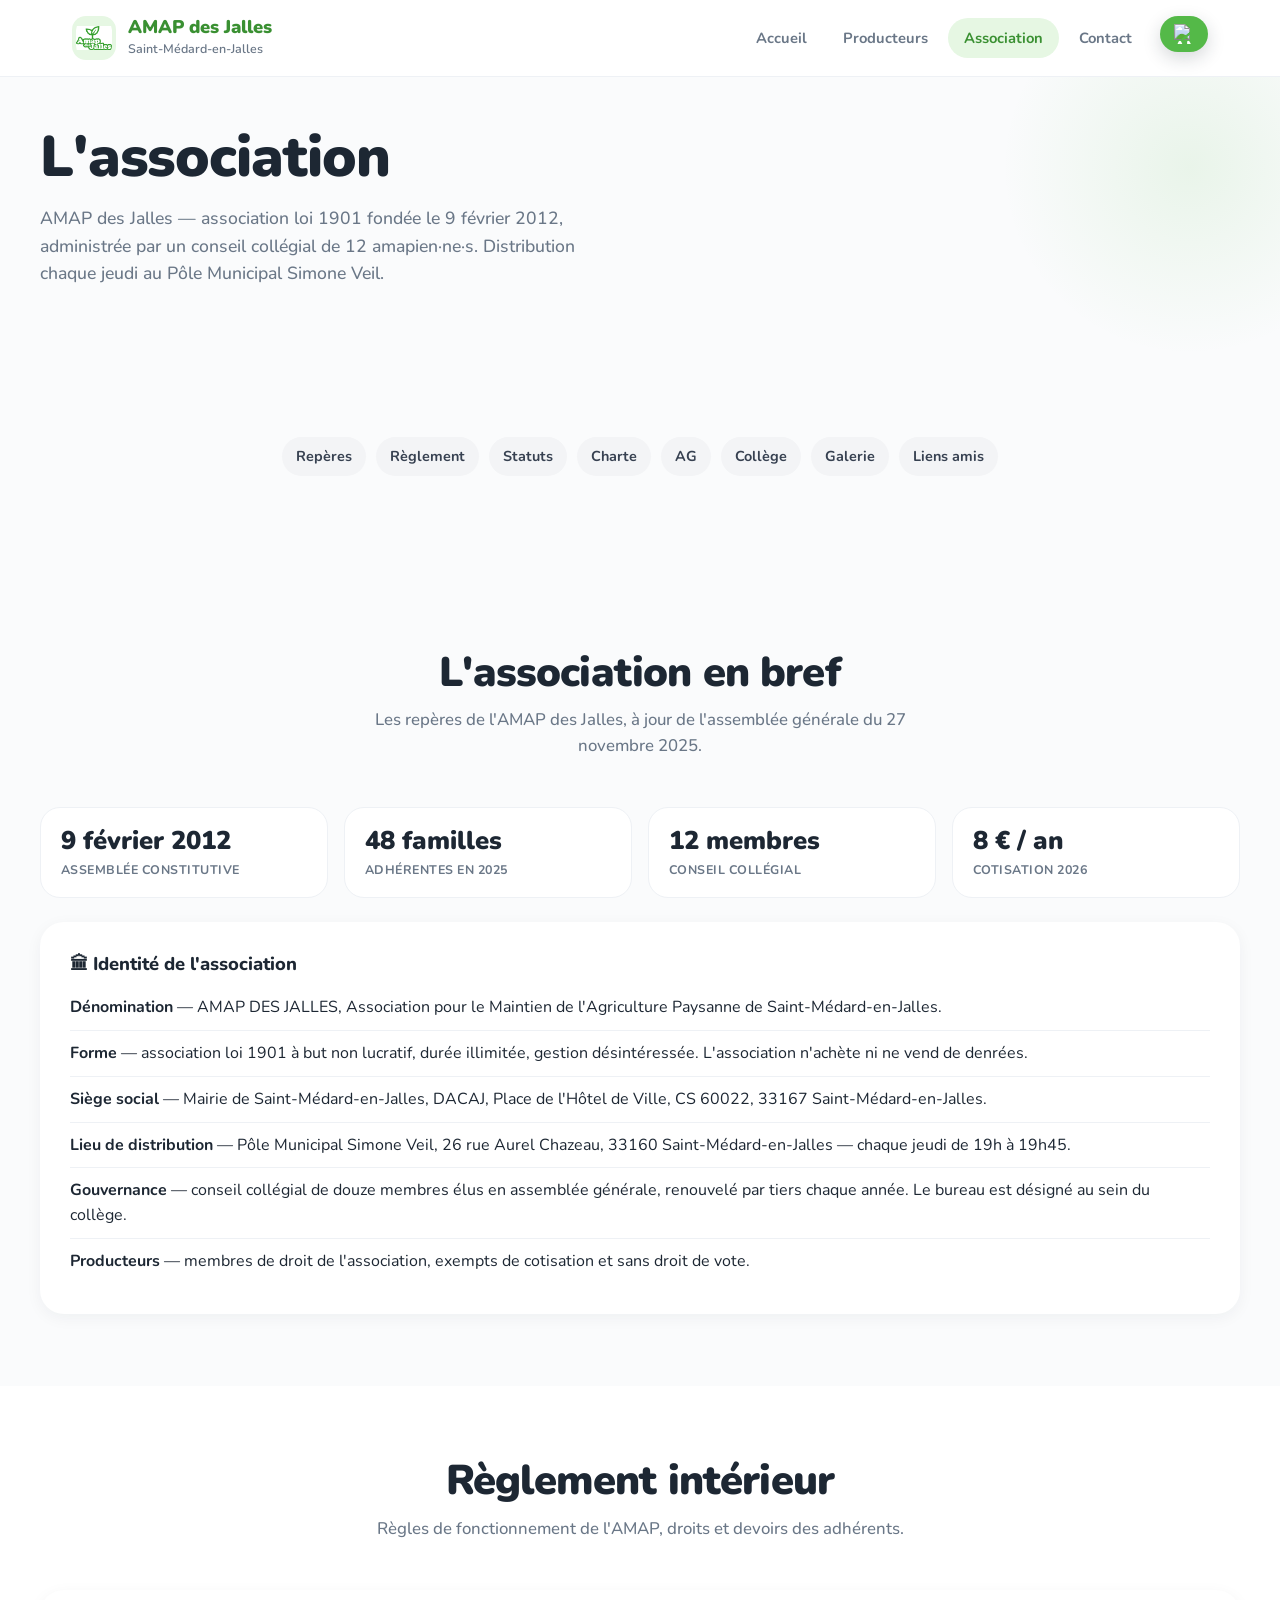
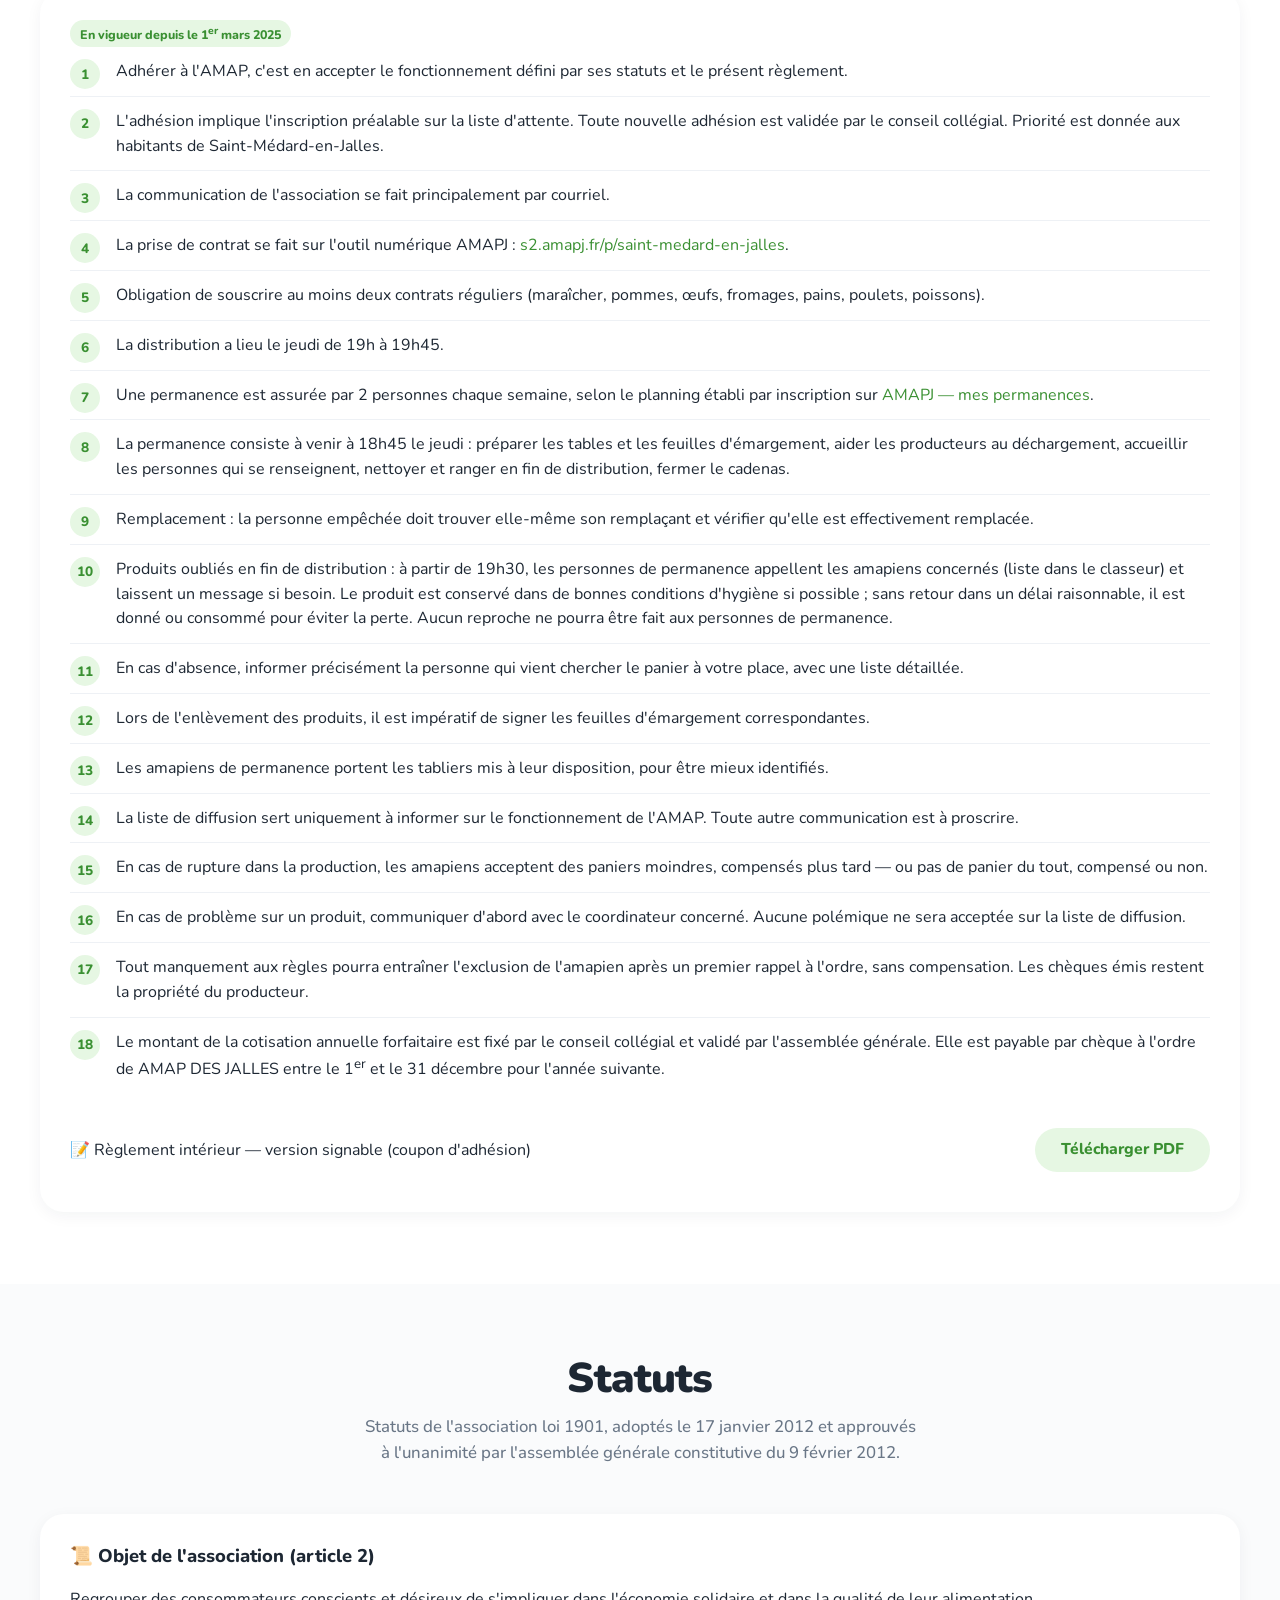
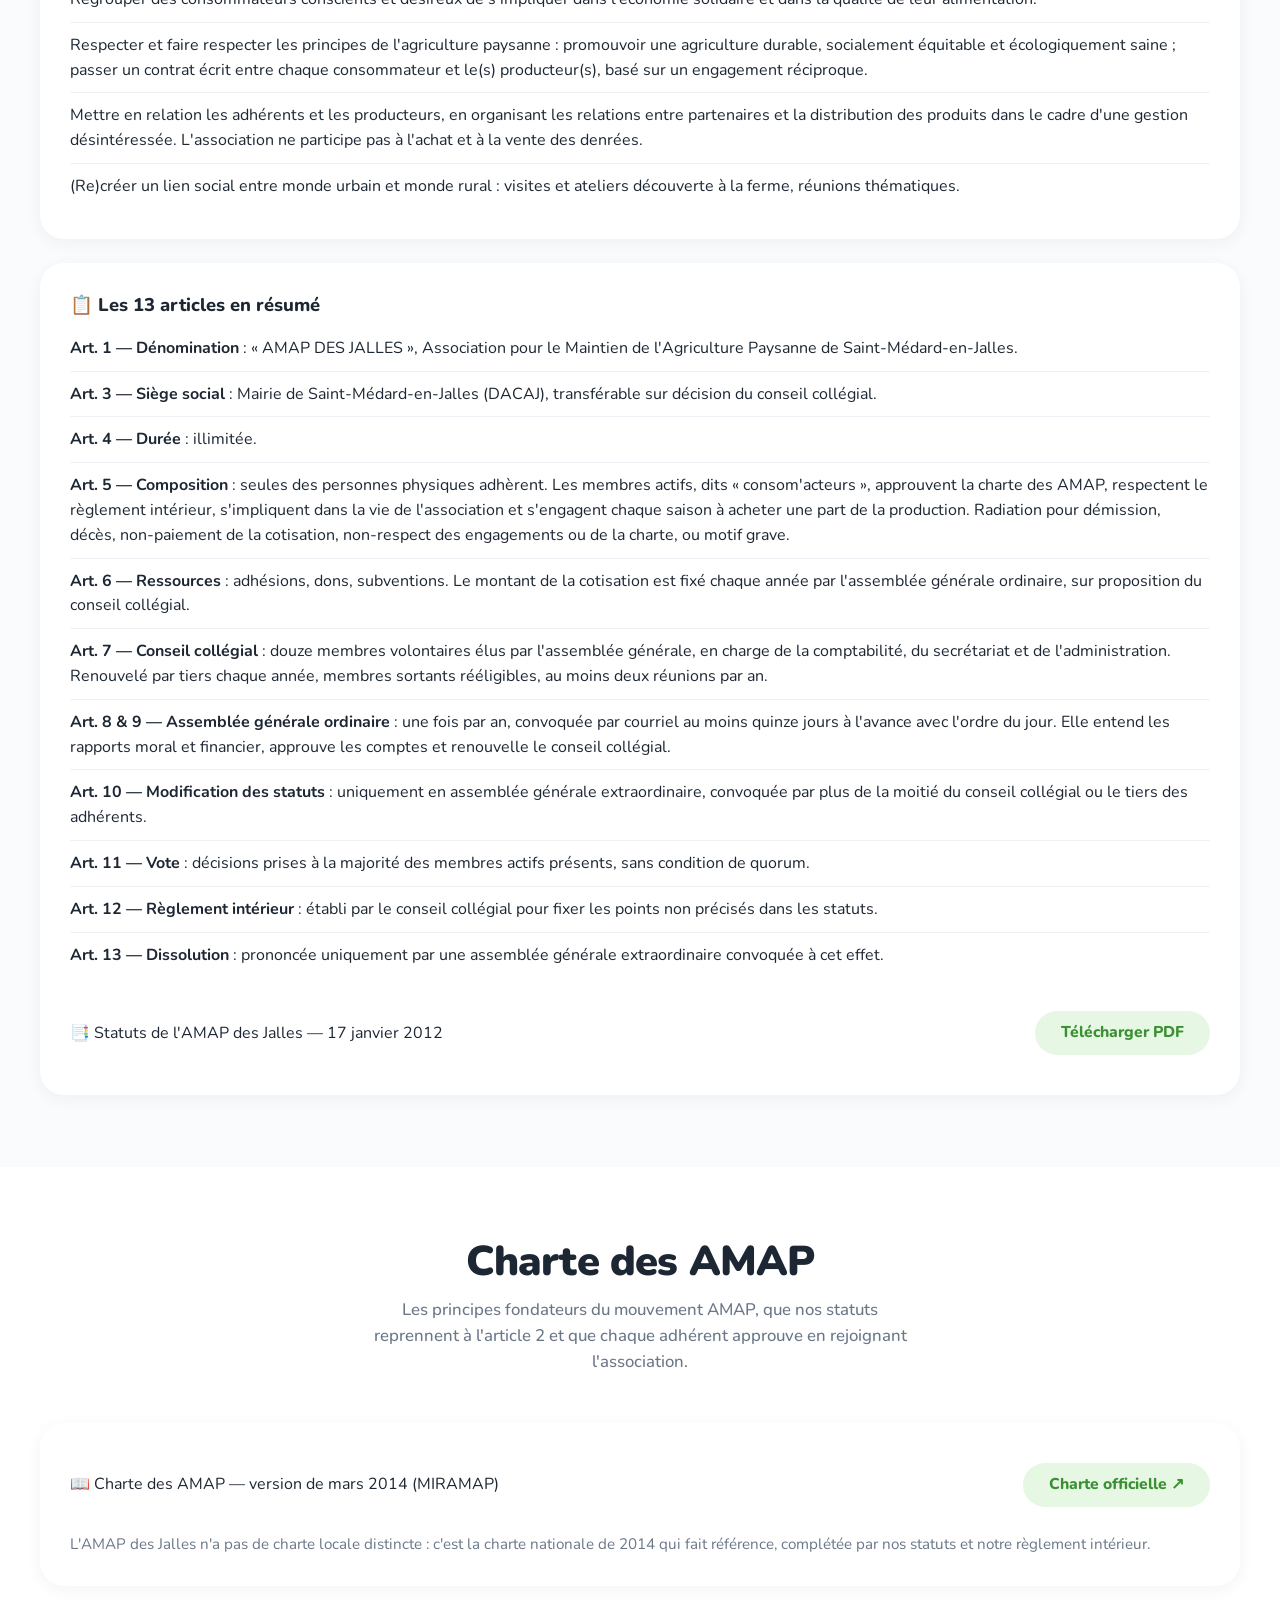
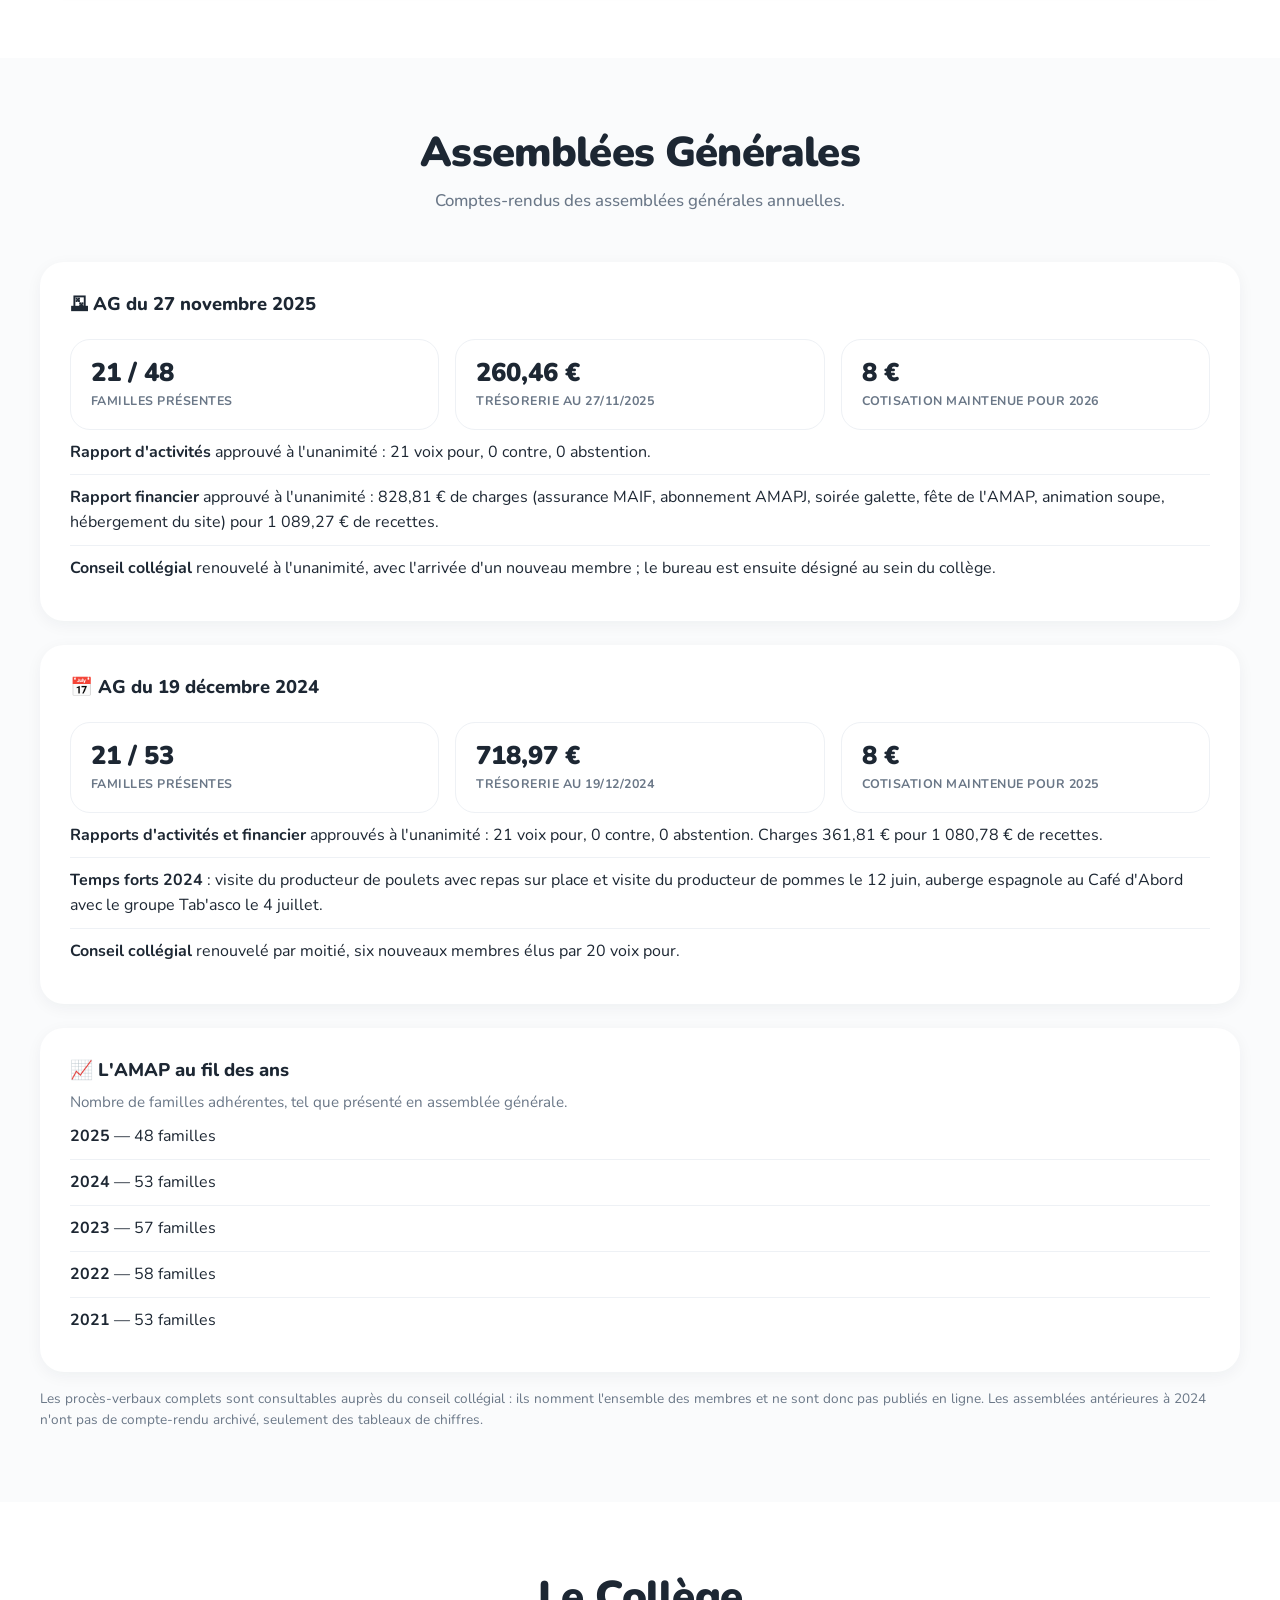
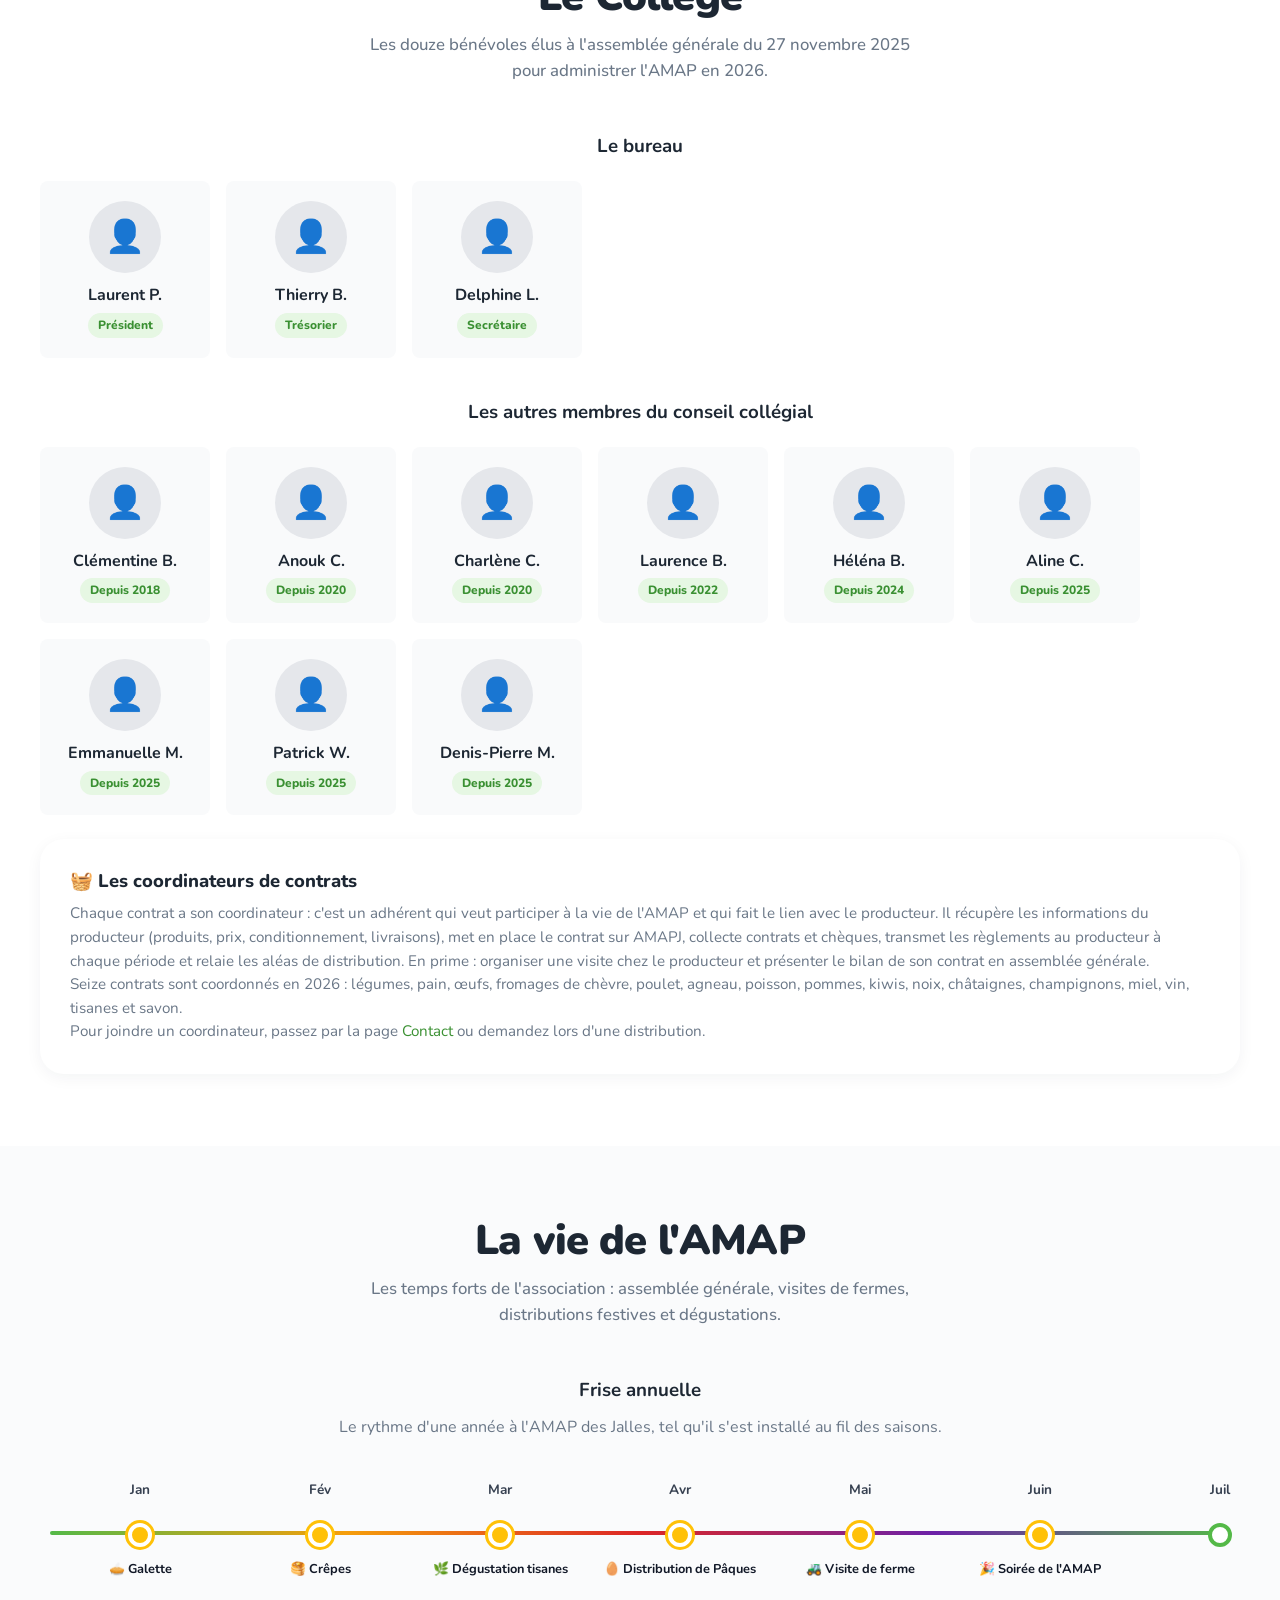
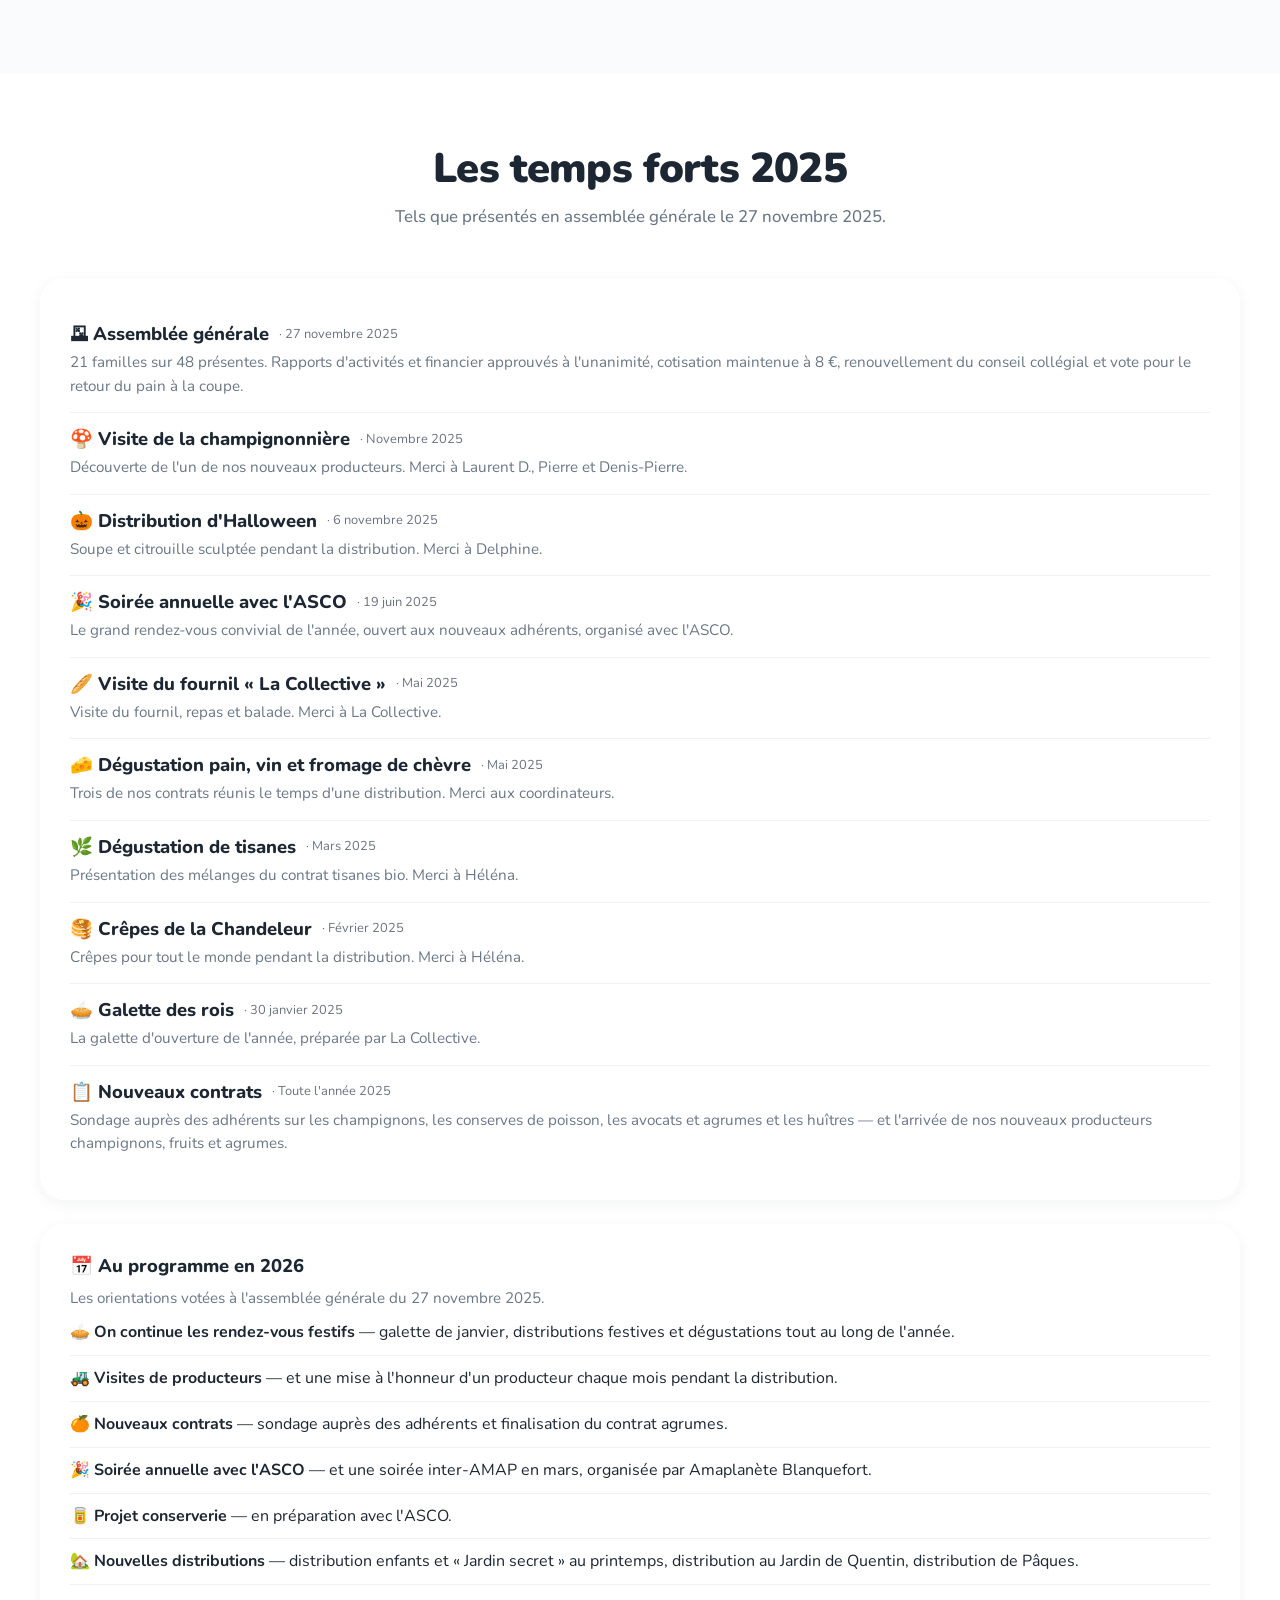
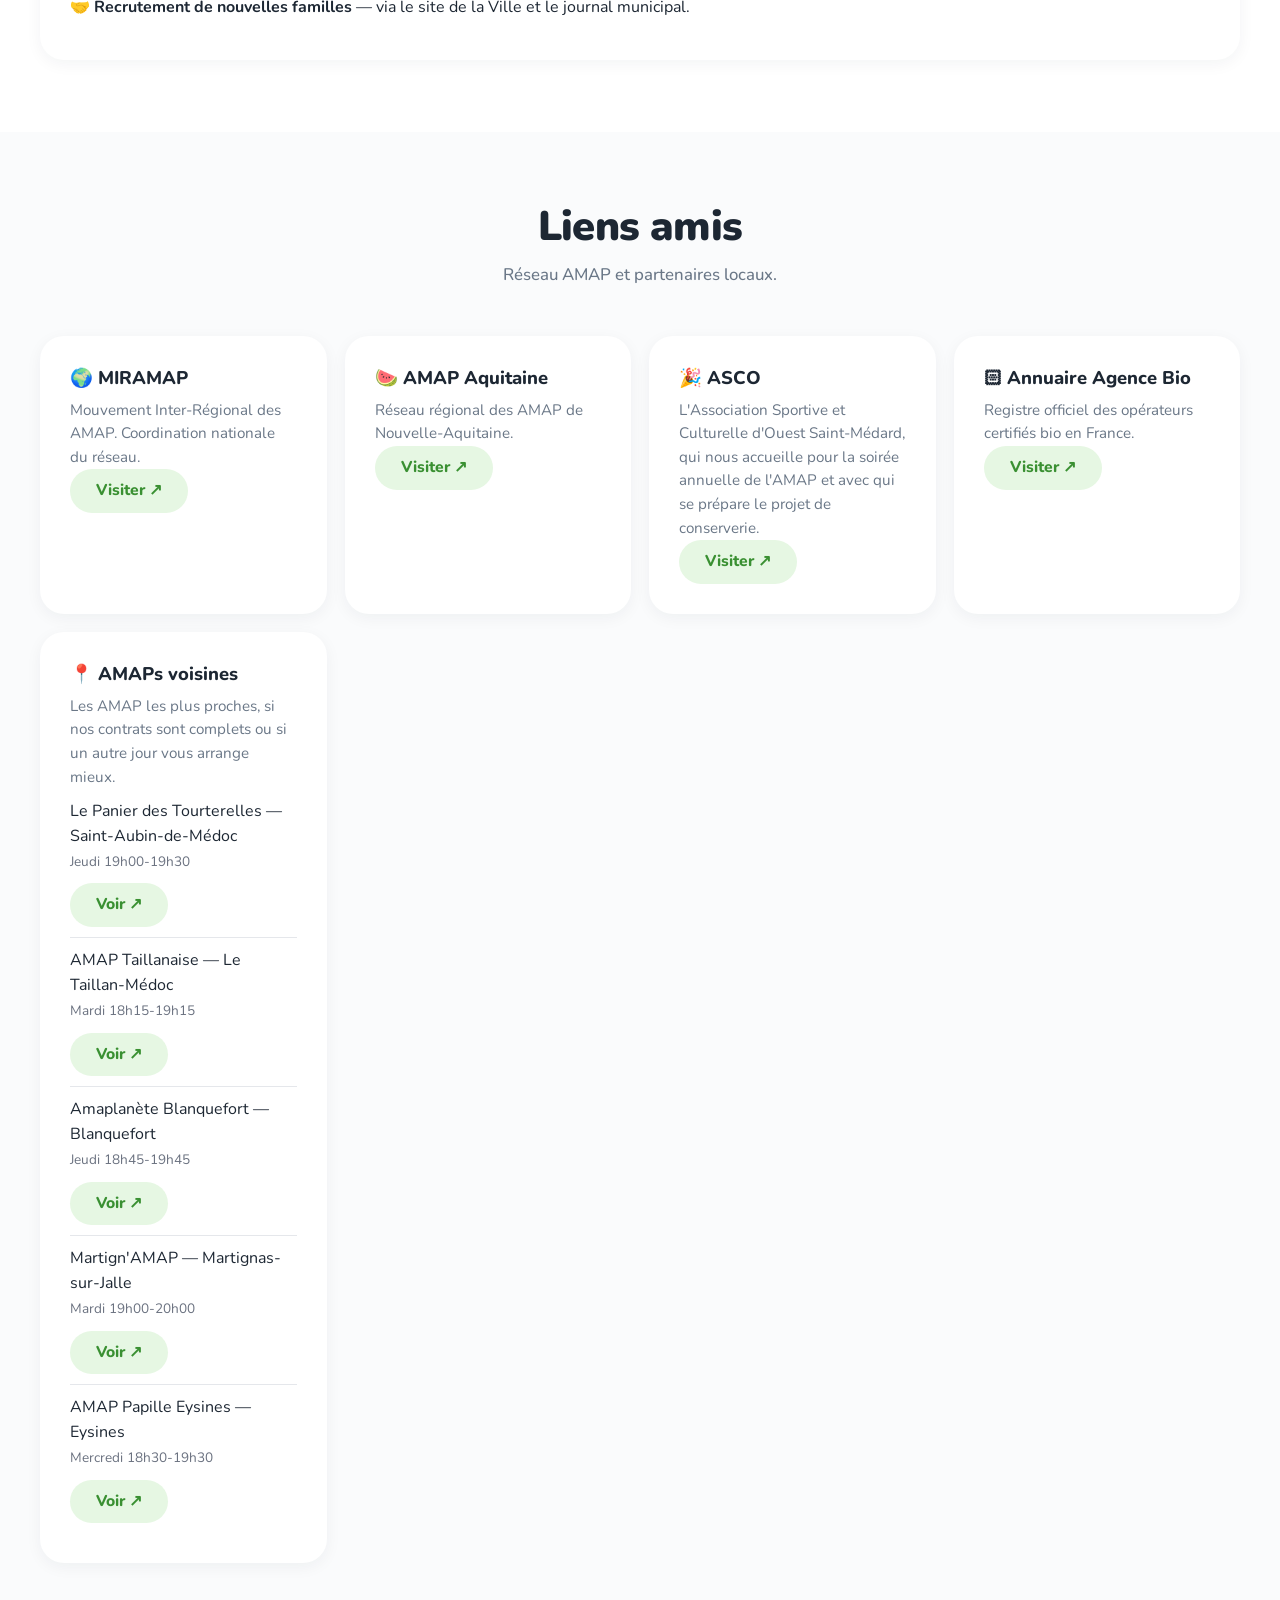
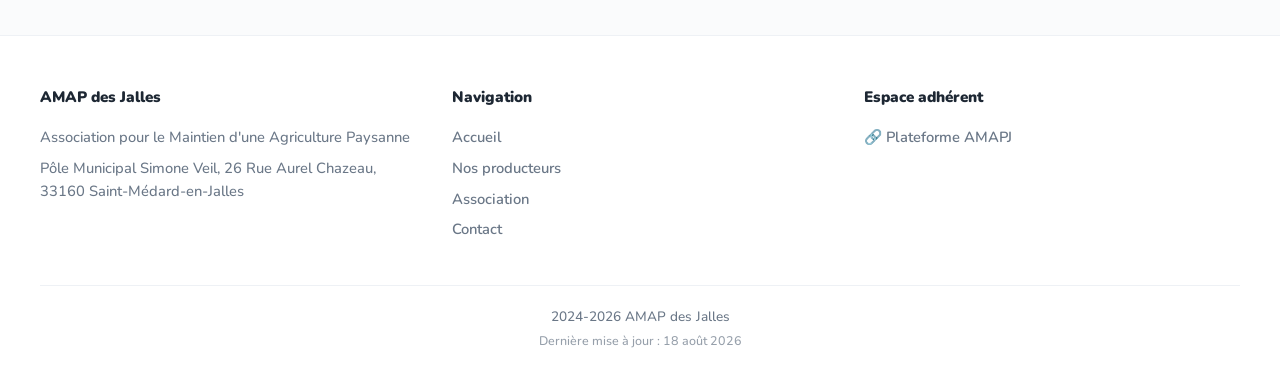
==== commit 54e80191: "Producteurs: retrait chevre et boeuf, La Collective a Begles Retours du conseil collegial apres publ" ====
--- a/asso.html
+++ b/asso.html
@@ -519,8 +519,8 @@
                     contrats et chèques, transmet les règlements au producteur à chaque période et relaie les aléas
                     de distribution. En prime&nbsp;: organiser une visite chez le producteur et présenter le bilan
                     de son contrat en assemblée générale.</p>
-                <p>Dix-sept contrats sont coordonnés en 2026&nbsp;: légumes, pain, œufs, fromages de chèvre,
-                    poulet, bœuf, agneau, poisson, pommes, kiwis, noix, châtaignes, champignons, miel, vin,
+                <p>Seize contrats sont coordonnés en 2026&nbsp;: légumes, pain, œufs, fromages de chèvre,
+                    poulet, agneau, poisson, pommes, kiwis, noix, châtaignes, champignons, miel, vin,
                     tisanes et savon.</p>
                 <p class="doc-meta">Pour joindre un coordinateur, passez par la page
                     <a href="contact.html">Contact</a> ou demandez lors d'une distribution.</p>
